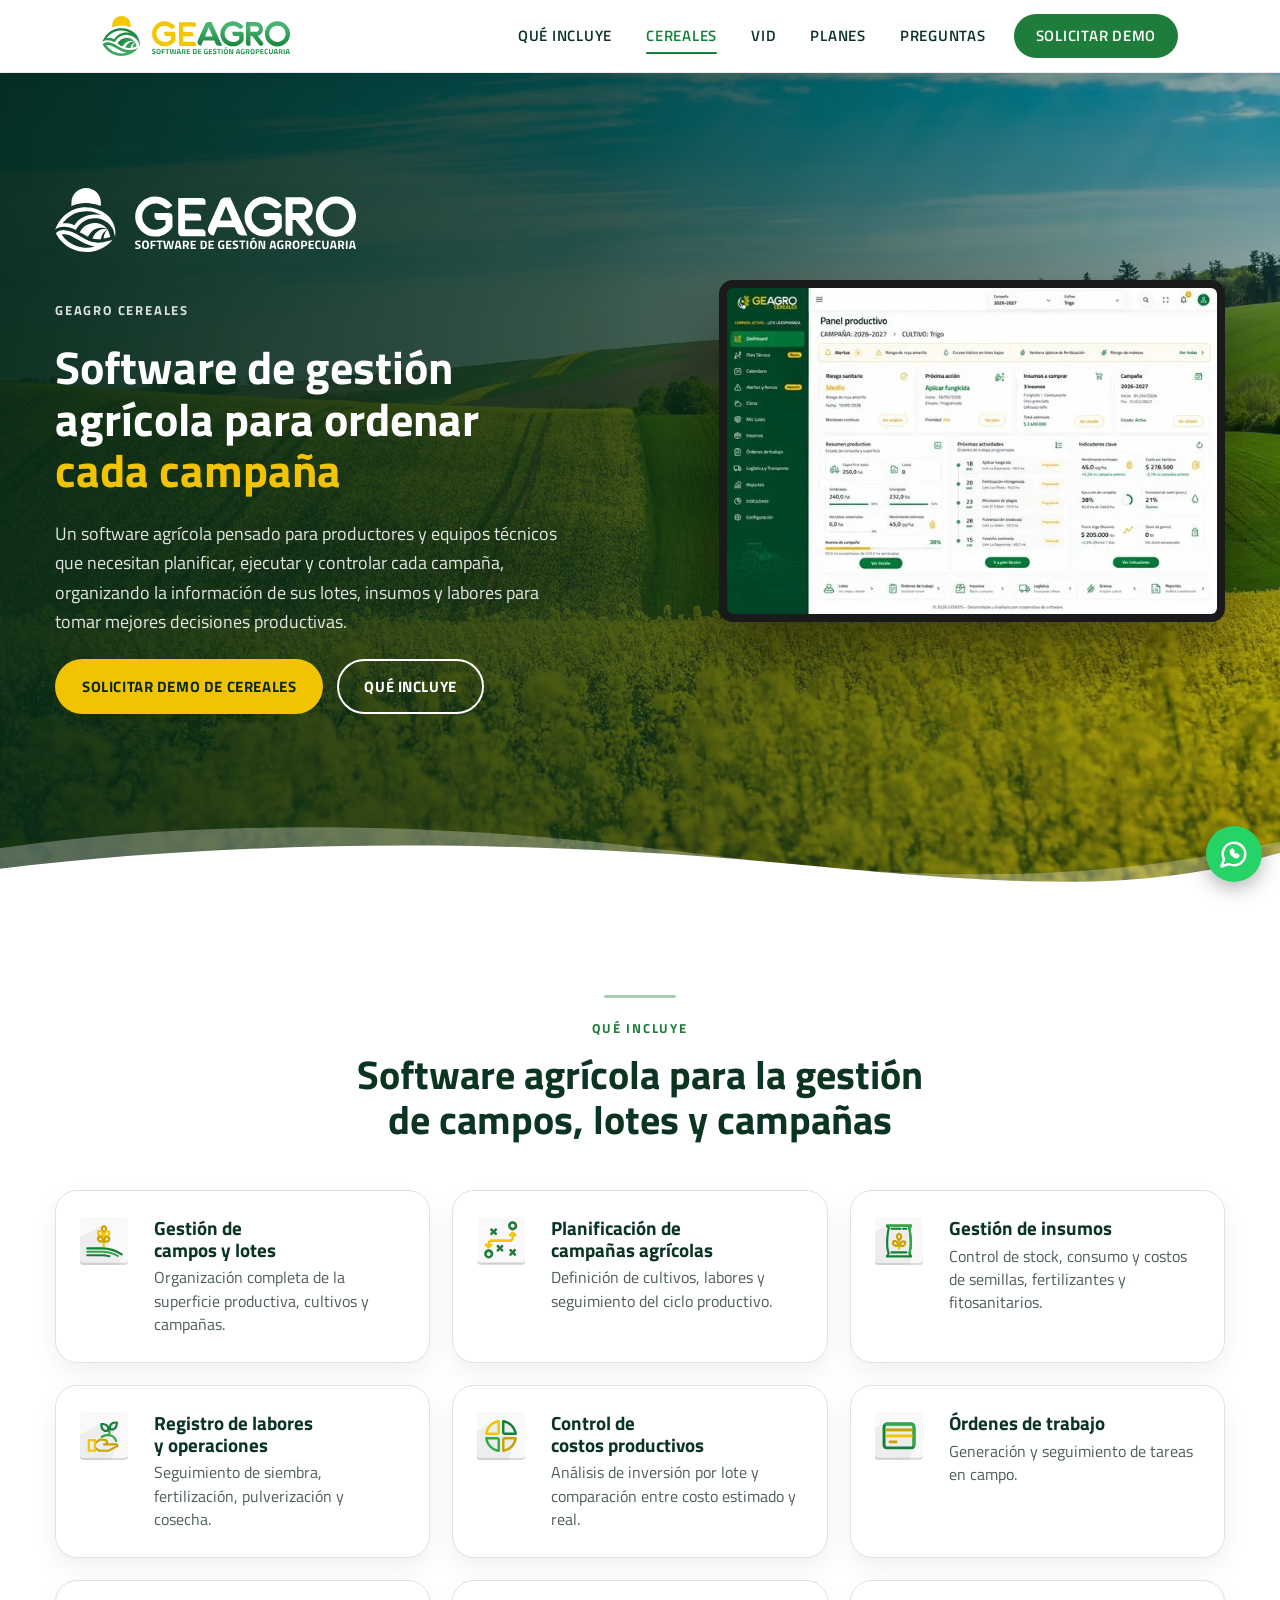
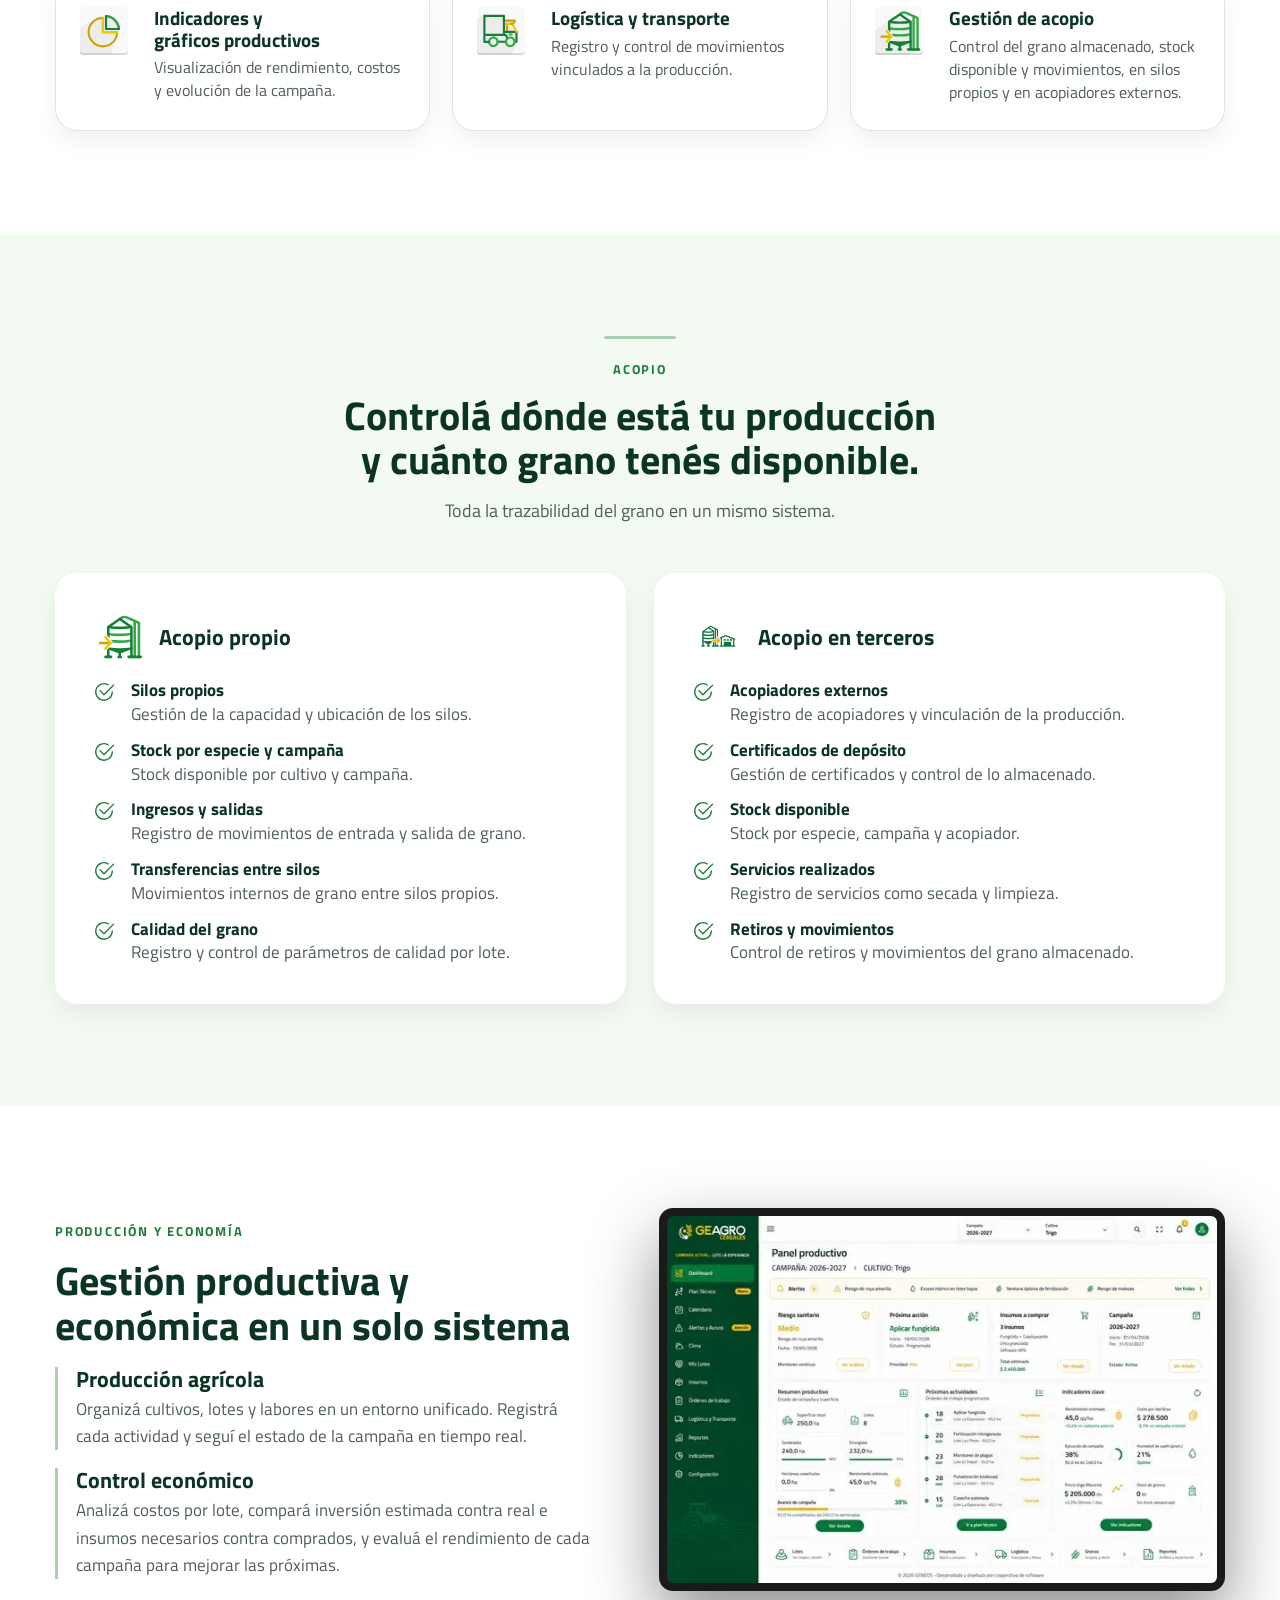
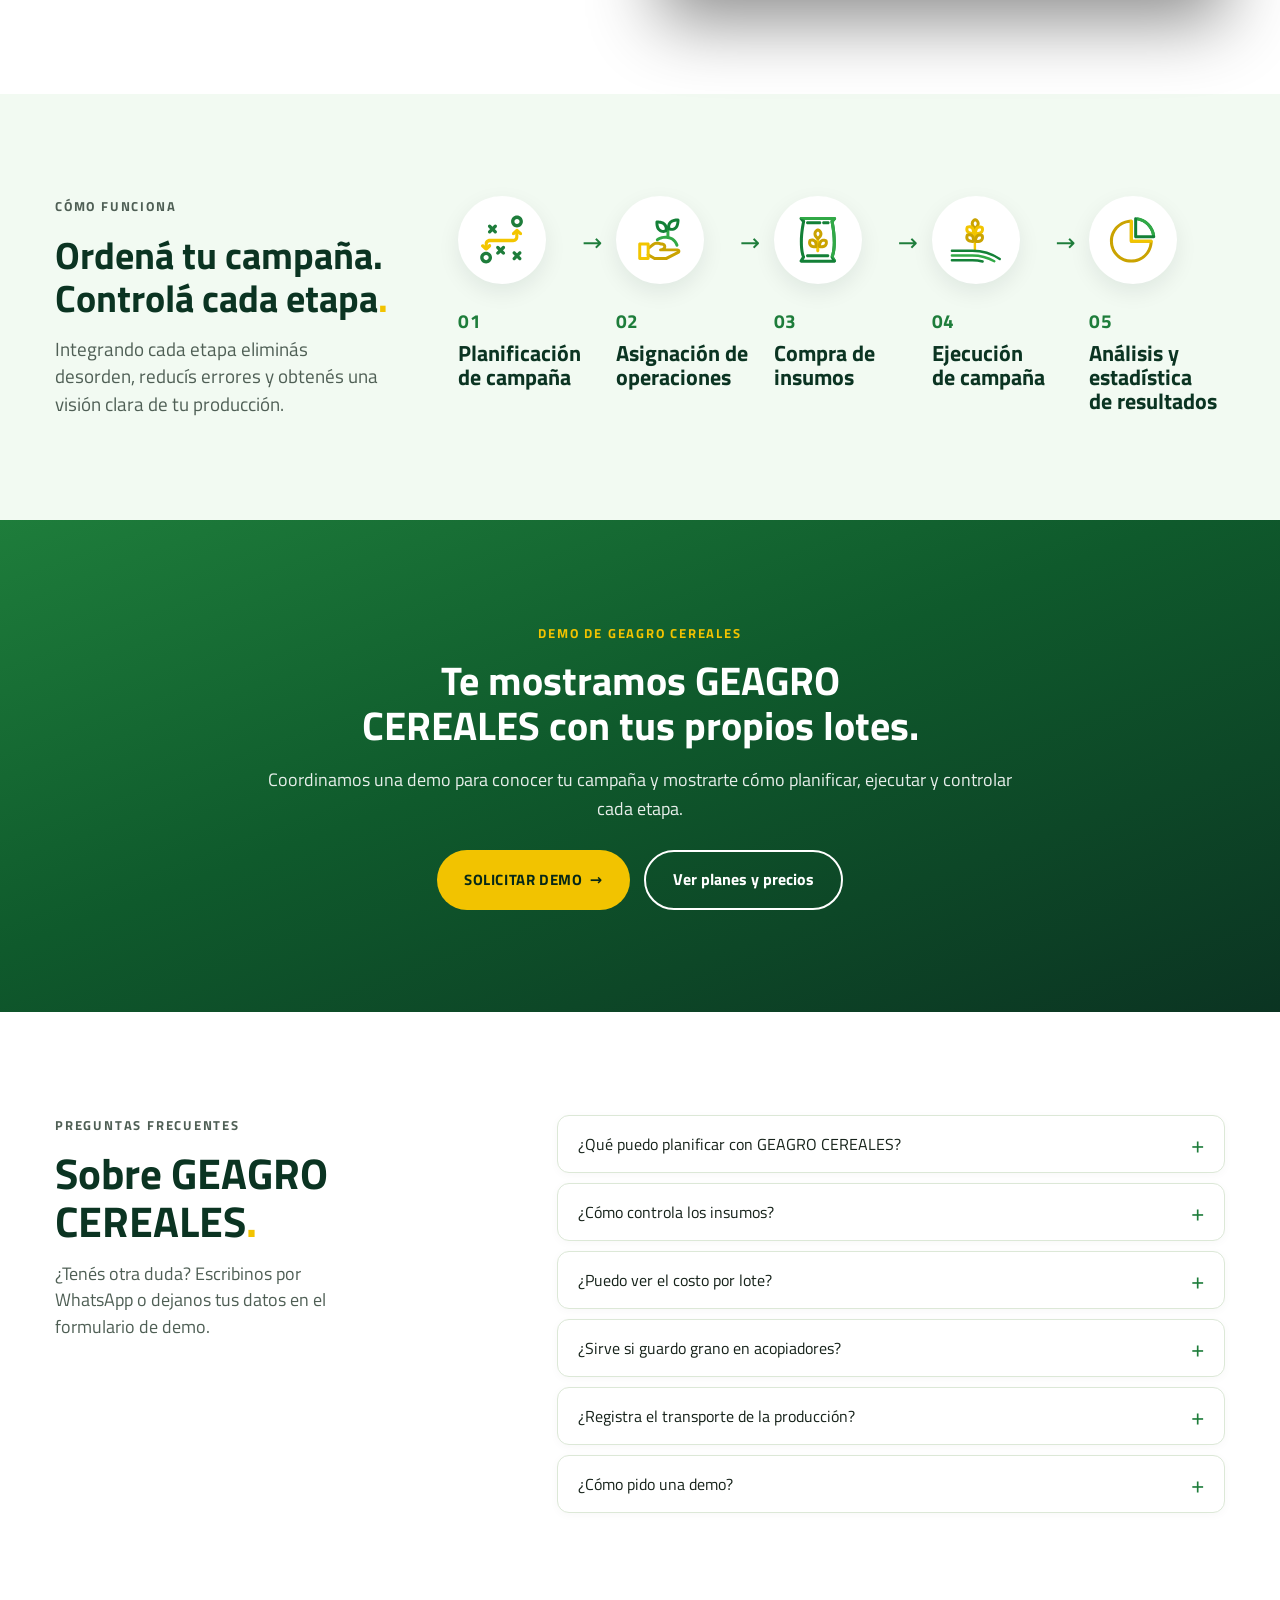
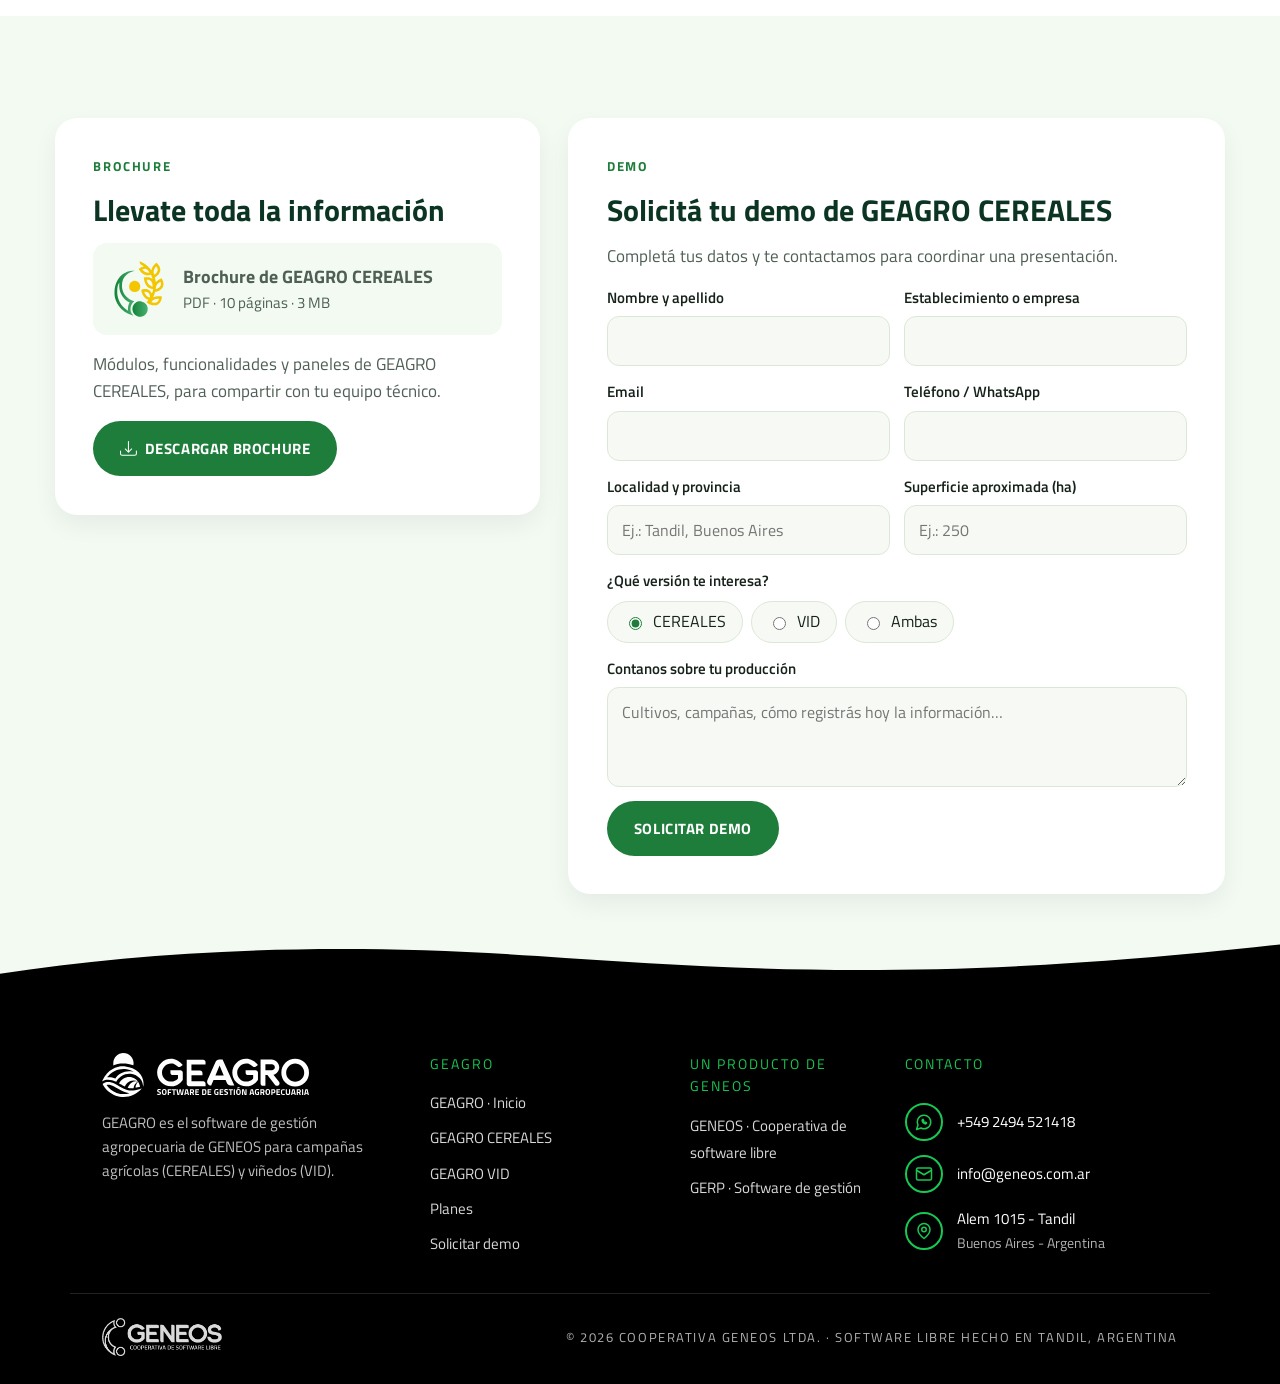
==== cereales/index.html @ 5aa25177 "GEAGRO: páginas /cereales/ y /vid/, URL del sitio publicado, SEO, fuentes locales, AVIF y header bla" ====
<!doctype html>
<html lang="es-AR">
<head>
  <meta charset="utf-8">
  <meta name="viewport" content="width=device-width, initial-scale=1">
  <title>GEAGRO CEREALES | Software de gestión agrícola para cereales</title>
  <meta name="description" content="Software de gestión agrícola para planificar campañas, controlar lotes, labores, insumos y costos, y seguir el acopio de granos. Por la Cooperativa GENEOS.">
  <meta name="robots" content="index, follow, max-image-preview:large">
<link rel="canonical" href="https://geagro.ar/cereales/">  <meta property="og:type" content="website">
  <meta property="og:locale" content="es_AR">
  <meta property="og:site_name" content="GEAGRO">
  <meta property="og:title" content="GEAGRO CEREALES | Software de gestión agrícola para cereales">
  <meta property="og:description" content="Software de gestión agrícola para planificar campañas, controlar lotes, labores, insumos y costos, y seguir el acopio de granos. Por la Cooperativa GENEOS.">
<meta property="og:url" content="https://geagro.ar/cereales/">  <meta property="og:image" content="https://geagro.ar/assets/images/cereales/og-cereales.jpg">
  <meta property="og:image:width" content="1200">
  <meta property="og:image:height" content="630">
<meta property="og:image:alt" content="GEAGRO CEREALES, software de gestión agrícola para campañas, lotes y acopio">  <meta name="twitter:card" content="summary_large_image">
  <meta name="twitter:title" content="GEAGRO CEREALES | Software de gestión agrícola para cereales">
  <meta name="twitter:description" content="Software de gestión agrícola para planificar campañas, controlar lotes, labores, insumos y costos, y seguir el acopio de granos. Por la Cooperativa GENEOS.">
  <meta name="twitter:image" content="https://geagro.ar/assets/images/cereales/og-cereales.jpg">
<meta name="twitter:image:alt" content="GEAGRO CEREALES, software de gestión agrícola para campañas, lotes y acopio">  <meta name="theme-color" content="#ffffff">
  <link rel="icon" href="../favicon.ico" sizes="48x48">
  <link rel="icon" type="image/svg+xml" href="../assets/GEAGRO.svg">
  <link rel="icon" type="image/png" sizes="32x32" href="../assets/icons/favicon/favicon-32x32.png">
  <link rel="apple-touch-icon" sizes="180x180" href="../assets/icons/favicon/apple-touch-icon.png">
  <link rel="manifest" href="../assets/icons/favicon/site.webmanifest">
  <link rel="preload" href="../assets/fonts/titillium-web-latin-400-normal.woff2" as="font" type="font/woff2" crossorigin>
  <link rel="preload" href="../assets/fonts/titillium-web-latin-700-normal.woff2" as="font" type="font/woff2" crossorigin>
  <style>
    @font-face { font-family: "Titillium Web"; font-style: normal; font-weight: 400; font-display: swap; src: url("../assets/fonts/titillium-web-latin-400-normal.woff2") format("woff2"); }
    @font-face { font-family: "Titillium Web"; font-style: normal; font-weight: 600; font-display: swap; src: url("../assets/fonts/titillium-web-latin-600-normal.woff2") format("woff2"); }
    @font-face { font-family: "Titillium Web"; font-style: normal; font-weight: 700; font-display: swap; src: url("../assets/fonts/titillium-web-latin-700-normal.woff2") format("woff2"); }
  </style>
<link rel="preload" as="image" type="image/avif" href="../assets/images/cereales/campo-bg-1600.avif" media="(min-width: 901px)" fetchpriority="high">
<link rel="preload" as="image" type="image/avif" href="../assets/images/cereales/campo-bg-900.avif" media="(max-width: 900px)" fetchpriority="high">
  <link rel="stylesheet" href="../assets/css/styles.css">
  <link rel="stylesheet" href="../assets/css/site.css">
<link rel="stylesheet" href="../assets/css/product.css">  <script type="application/ld+json">{
 "@context": "https://schema.org",
 "@graph": [
  {
   "@type": "Organization",
   "@id": "https://geagro.ar/#organizacion",
   "name": "GENEOS",
   "legalName": "Cooperativa de Trabajo GENEOS Ltda.",
   "url": "https://geneos.coop.ar/",
   "email": "info@geneos.com.ar",
   "telephone": "+54 9 249 452-1418",
   "address": {
    "@type": "PostalAddress",
    "streetAddress": "Alem 1015",
    "addressLocality": "Tandil",
    "addressRegion": "Buenos Aires",
    "postalCode": "B7000",
    "addressCountry": "AR"
   }
  },
  {
   "@type": "WebSite",
   "@id": "https://geagro.ar/#web",
   "url": "https://geagro.ar/",
   "name": "GEAGRO",
   "inLanguage": "es-AR",
   "publisher": {
    "@id": "https://geagro.ar/#organizacion"
   }
  },
  {
   "@type": "WebPage",
   "@id": "https://geagro.ar/cereales/#pagina",
   "url": "https://geagro.ar/cereales/",
   "name": "GEAGRO CEREALES | Software de gestión agrícola para cereales",
   "description": "Software de gestión agrícola para planificar campañas, controlar lotes, labores, insumos y costos, y seguir el acopio de granos. Por la Cooperativa GENEOS.",
   "inLanguage": "es-AR",
   "publisher": {
    "@id": "https://geagro.ar/#organizacion"
   },
   "primaryImageOfPage": "https://geagro.ar/assets/images/cereales/og-cereales.jpg",
   "isPartOf": {
    "@id": "https://geagro.ar/#web"
   }
  }
 ]
}</script>
<script type="application/ld+json">{
 "@context": "https://schema.org",
 "@type": "FAQPage",
 "mainEntity": [
  {
   "@type": "Question",
   "name": "¿Qué puedo planificar con GEAGRO CEREALES?",
   "acceptedAnswer": {
    "@type": "Answer",
    "text": "Cultivos, labores e insumos de cada campaña, por lote. A partir de esa planificación generás órdenes de trabajo y seguís el ciclo productivo hasta la cosecha."
   }
  },
  {
   "@type": "Question",
   "name": "¿Cómo controla los insumos?",
   "acceptedAnswer": {
    "@type": "Answer",
    "text": "Llevás el stock, el consumo y el costo de semillas, fertilizantes y fitosanitarios, y comparás los insumos necesarios con los comprados."
   }
  },
  {
   "@type": "Question",
   "name": "¿Puedo ver el costo por lote?",
   "acceptedAnswer": {
    "@type": "Answer",
    "text": "Sí. Analizás la inversión por lote y comparás el costo estimado con el real, junto con el rendimiento de la campaña."
   }
  },
  {
   "@type": "Question",
   "name": "¿Sirve si guardo grano en acopiadores?",
   "acceptedAnswer": {
    "@type": "Answer",
    "text": "Sí. Además de tus silos propios, registrás acopiadores externos, certificados de depósito, servicios realizados, stock disponible y retiros."
   }
  },
  {
   "@type": "Question",
   "name": "¿Registra el transporte de la producción?",
   "acceptedAnswer": {
    "@type": "Answer",
    "text": "Sí, el módulo de logística y transporte registra y controla los movimientos vinculados a la producción."
   }
  },
  {
   "@type": "Question",
   "name": "¿Cómo pido una demo?",
   "acceptedAnswer": {
    "@type": "Answer",
    "text": "Completá el formulario de esta página o escribinos por WhatsApp. Te contactamos para conocer tu producción y coordinar la presentación. Los planes y precios están en la página principal de GEAGRO."
   }
  }
 ]
}</script>
<script type="application/ld+json">{
 "@context": "https://schema.org",
 "@type": "SoftwareApplication",
 "@id": "https://geagro.ar/cereales/#software",
 "name": "GEAGRO CEREALES",
 "applicationCategory": "BusinessApplication",
 "applicationSubCategory": "Software de gestión agrícola",
 "operatingSystem": "Web",
 "url": "https://geagro.ar/cereales/",
 "description": "Software de gestión agrícola para planificar campañas, controlar lotes, labores, insumos y costos, y seguir el acopio de granos. Por la Cooperativa GENEOS.",
 "inLanguage": "es-AR",
 "image": "https://geagro.ar/assets/images/cereales/og-cereales.jpg",
 "publisher": {
  "@id": "https://geagro.ar/#organizacion"
 },
 "isPartOf": {
  "@id": "https://geagro.ar/#web"
 },
 "featureList": [
  "Gestión de campos y lotes",
  "Planificación de campañas agrícolas",
  "Gestión de insumos",
  "Registro de labores y operaciones",
  "Control de costos productivos",
  "Órdenes de trabajo",
  "Indicadores y gráficos productivos",
  "Logística y transporte",
  "Gestión de acopio"
 ]
}</script>
<script type="application/ld+json">{
 "@context": "https://schema.org",
 "@type": "BreadcrumbList",
 "itemListElement": [
  {
   "@type": "ListItem",
   "position": 1,
   "name": "GEAGRO",
   "item": "https://geagro.ar/"
  },
  {
   "@type": "ListItem",
   "position": 2,
   "name": "GEAGRO CEREALES",
   "item": "https://geagro.ar/cereales/"
  }
 ]
}</script>
</head>
<body class="standalone pp-theme-geagro page-geagro page-cereales page-product">
  <a class="skip-link" href="#contenido">Saltar al contenido</a>
  <header class="site-header">
    <div class="container header-inner">
      <a class="brand" href="../"><img src="../assets/img/geagro/logo-geagro.svg" alt="GEAGRO, ir al inicio" width="414" height="88"></a>
      <button class="nav-toggle" aria-expanded="false" aria-controls="menu" aria-label="Abrir menú"><svg class="icon" aria-hidden="true" focusable="false" viewBox="0 0 24 24" fill="none" stroke="currentColor" stroke-width="2" stroke-linecap="round" stroke-linejoin="round"><path d="M3 6h18M3 12h18M3 18h18"/></svg>
</button>
      <nav class="site-nav" id="menu" aria-label="Navegación principal">
        <ul>
<li><a href="#incluye">Qué incluye</a></li><li><a href="../cereales/" aria-current="page">Cereales</a></li><li><a href="../vid/">Vid</a></li><li><a href="../#planes">Planes</a></li><li><a href="#faq">Preguntas</a></li>          <li class="nav-cta"><a href="#demo">Solicitar demo</a></li>
        </ul>
      </nav>
    </div>
  </header>
  <main id="contenido">
<div class="pp pp-theme-geagro">

<section class="pp-hero pp-wave" style="--pp-hero-img: image-set(url('../images/cereales/campo-bg-1600.avif') type('image/avif'), url('../images/cereales/campo-bg-1600.webp') type('image/webp')); --pp-hero-img-sm: image-set(url('../images/cereales/campo-bg-900.avif') type('image/avif'), url('../images/cereales/campo-bg-900.webp') type('image/webp'));   --pp-wave-next: #fff;">
  <div class="pp-container pp-hero-grid">
    <div class="pp-hero-copy">
<img class="pp-hero-logo" src="../assets/img/geagro/logo-geagro-white.svg" alt="GEAGRO, software de gestión agropecuaria" width="300" height="64"><p class="pp-eyebrow pp-hero-eyebrow">GEAGRO CEREALES</p>      <h1><span>Software de gestión</span> <span>agrícola para ordenar</span> <span class="pp-hl">cada campaña</span></h1>
<p class="pp-hero-lead">Un software agrícola pensado para productores y equipos técnicos que necesitan planificar, ejecutar y controlar cada campaña, organizando la información de sus lotes, insumos y labores para tomar mejores decisiones productivas.</p>      <div class="pp-hero-actions"><a class="pp-btn pp-btn-accent " href="#demo" data-version="campo">Solicitar demo de CEREALES</a><a class="pp-btn pp-btn-outline-light " href="#incluye">Qué incluye</a></div>
    </div>
    <div class="pp-hero-media">
      <div class="pp-monitor"><picture><source srcset="../assets/images/cereales/panel-campo.webp" type="image/webp"><img src="../assets/images/cereales/panel-campo.jpg" alt="Panel productivo de GEAGRO CEREALES con riesgo sanitario, próxima acción, insumos a comprar e indicadores de la campaña" width="615" height="410" fetchpriority="high"></picture></div>
    </div>
  </div>
</section>

<section class="pp-section pp-white" id="incluye">
  <div class="pp-container">
    <header class="pp-head">
<p class="pp-eyebrow">Qué incluye</p>      <h2>Software agrícola para la gestión de campos, lotes y campañas</h2>
    </header>
    <ul class="pp-modules-grid">
      <li>
        <div class="pp-module">
          <span class="pp-module-ico"><img src="../assets/icons/cereales/campo-campo.svg" alt="" loading="lazy" decoding="async"></span>
          <h3>Gestión de campos y lotes</h3>
          <p>Organización completa de la superficie productiva, cultivos y campañas.</p>
        </div>
      </li>
      <li>
        <div class="pp-module">
          <span class="pp-module-ico"><img src="../assets/icons/cereales/campo-plan-tecnico.svg" alt="" loading="lazy" decoding="async"></span>
          <h3>Planificación de campañas agrícolas</h3>
          <p>Definición de cultivos, labores y seguimiento del ciclo productivo.</p>
        </div>
      </li>
      <li>
        <div class="pp-module">
          <span class="pp-module-ico"><img src="../assets/icons/cereales/campo-insumos.svg" alt="" loading="lazy" decoding="async"></span>
          <h3>Gestión de insumos</h3>
          <p>Control de stock, consumo y costos de semillas, fertilizantes y fitosanitarios.</p>
        </div>
      </li>
      <li>
        <div class="pp-module">
          <span class="pp-module-ico"><img src="../assets/icons/cereales/campo-operaciones.svg" alt="" loading="lazy" decoding="async"></span>
          <h3>Registro de labores y operaciones</h3>
          <p>Seguimiento de siembra, fertilización, pulverización y cosecha.</p>
        </div>
      </li>
      <li>
        <div class="pp-module">
          <span class="pp-module-ico"><img src="../assets/icons/cereales/campo-control.svg" alt="" loading="lazy" decoding="async"></span>
          <h3>Control de costos productivos</h3>
          <p>Análisis de inversión por lote y comparación entre costo estimado y real.</p>
        </div>
      </li>
      <li>
        <div class="pp-module">
          <span class="pp-module-ico"><img src="../assets/icons/cereales/campo-compras.svg" alt="" loading="lazy" decoding="async"></span>
          <h3>Órdenes de trabajo</h3>
          <p>Generación y seguimiento de tareas en campo.</p>
        </div>
      </li>
      <li>
        <div class="pp-module">
          <span class="pp-module-ico"><img src="../assets/icons/cereales/campo-graficos.svg" alt="" loading="lazy" decoding="async"></span>
          <h3>Indicadores y gráficos productivos</h3>
          <p>Visualización de rendimiento, costos y evolución de la campaña.</p>
        </div>
      </li>
      <li>
        <div class="pp-module">
          <span class="pp-module-ico"><img src="../assets/icons/cereales/campo-transporte.svg" alt="" loading="lazy" decoding="async"></span>
          <h3>Logística y transporte</h3>
          <p>Registro y control de movimientos vinculados a la producción.</p>
        </div>
      </li>
      <li>
        <div class="pp-module">
          <span class="pp-module-ico"><img src="../assets/icons/cereales/campo-acopio.svg" alt="" loading="lazy" decoding="async"></span>
          <h3>Gestión de acopio</h3>
          <p>Control del grano almacenado, stock disponible y movimientos, en silos propios y en acopiadores externos.</p>
        </div>
      </li>
    </ul>
  </div>
</section>

<section class="pp-section pp-soft" id="acopio">
  <div class="pp-container">
    <header class="pp-head">
      <p class="pp-eyebrow">Acopio</p>
      <h2>Controlá dónde está tu producción y cuánto grano tenés disponible.</h2>
<p>Toda la trazabilidad del grano en un mismo sistema.</p>    </header>
    <div class="pp-cols-grid">
      <div class="pp-card">
        <h3><img src="../assets/icons/proceso/campo-acopio-propio.svg" alt="" width="52" height="52" loading="lazy" decoding="async">Acopio propio</h3>
        <ul class="pp-checks">
<li><svg class="icon bi" aria-hidden="true" focusable="false" xmlns="http://www.w3.org/2000/svg" fill="currentColor" viewBox="0 0 16 16">
  <path d="M2.5 8a5.5 5.5 0 0 1 8.25-4.764.5.5 0 0 0 .5-.866A6.5 6.5 0 1 0 14.5 8a.5.5 0 0 0-1 0 5.5 5.5 0 1 1-11 0"/>
  <path d="M15.354 3.354a.5.5 0 0 0-.708-.708L8 9.293 5.354 6.646a.5.5 0 1 0-.708.708l3 3a.5.5 0 0 0 .708 0z"/>
</svg>
<b>Silos propios</b><span>Gestión de la capacidad y ubicación de los silos.</span></li><li><svg class="icon bi" aria-hidden="true" focusable="false" xmlns="http://www.w3.org/2000/svg" fill="currentColor" viewBox="0 0 16 16">
  <path d="M2.5 8a5.5 5.5 0 0 1 8.25-4.764.5.5 0 0 0 .5-.866A6.5 6.5 0 1 0 14.5 8a.5.5 0 0 0-1 0 5.5 5.5 0 1 1-11 0"/>
  <path d="M15.354 3.354a.5.5 0 0 0-.708-.708L8 9.293 5.354 6.646a.5.5 0 1 0-.708.708l3 3a.5.5 0 0 0 .708 0z"/>
</svg>
<b>Stock por especie y campaña</b><span>Stock disponible por cultivo y campaña.</span></li><li><svg class="icon bi" aria-hidden="true" focusable="false" xmlns="http://www.w3.org/2000/svg" fill="currentColor" viewBox="0 0 16 16">
  <path d="M2.5 8a5.5 5.5 0 0 1 8.25-4.764.5.5 0 0 0 .5-.866A6.5 6.5 0 1 0 14.5 8a.5.5 0 0 0-1 0 5.5 5.5 0 1 1-11 0"/>
  <path d="M15.354 3.354a.5.5 0 0 0-.708-.708L8 9.293 5.354 6.646a.5.5 0 1 0-.708.708l3 3a.5.5 0 0 0 .708 0z"/>
</svg>
<b>Ingresos y salidas</b><span>Registro de movimientos de entrada y salida de grano.</span></li><li><svg class="icon bi" aria-hidden="true" focusable="false" xmlns="http://www.w3.org/2000/svg" fill="currentColor" viewBox="0 0 16 16">
  <path d="M2.5 8a5.5 5.5 0 0 1 8.25-4.764.5.5 0 0 0 .5-.866A6.5 6.5 0 1 0 14.5 8a.5.5 0 0 0-1 0 5.5 5.5 0 1 1-11 0"/>
  <path d="M15.354 3.354a.5.5 0 0 0-.708-.708L8 9.293 5.354 6.646a.5.5 0 1 0-.708.708l3 3a.5.5 0 0 0 .708 0z"/>
</svg>
<b>Transferencias entre silos</b><span>Movimientos internos de grano entre silos propios.</span></li><li><svg class="icon bi" aria-hidden="true" focusable="false" xmlns="http://www.w3.org/2000/svg" fill="currentColor" viewBox="0 0 16 16">
  <path d="M2.5 8a5.5 5.5 0 0 1 8.25-4.764.5.5 0 0 0 .5-.866A6.5 6.5 0 1 0 14.5 8a.5.5 0 0 0-1 0 5.5 5.5 0 1 1-11 0"/>
  <path d="M15.354 3.354a.5.5 0 0 0-.708-.708L8 9.293 5.354 6.646a.5.5 0 1 0-.708.708l3 3a.5.5 0 0 0 .708 0z"/>
</svg>
<b>Calidad del grano</b><span>Registro y control de parámetros de calidad por lote.</span></li>        </ul>
      </div>
      <div class="pp-card">
        <h3><img src="../assets/icons/proceso/campo-acopio-terceros.svg" alt="" width="52" height="52" loading="lazy" decoding="async">Acopio en terceros</h3>
        <ul class="pp-checks">
<li><svg class="icon bi" aria-hidden="true" focusable="false" xmlns="http://www.w3.org/2000/svg" fill="currentColor" viewBox="0 0 16 16">
  <path d="M2.5 8a5.5 5.5 0 0 1 8.25-4.764.5.5 0 0 0 .5-.866A6.5 6.5 0 1 0 14.5 8a.5.5 0 0 0-1 0 5.5 5.5 0 1 1-11 0"/>
  <path d="M15.354 3.354a.5.5 0 0 0-.708-.708L8 9.293 5.354 6.646a.5.5 0 1 0-.708.708l3 3a.5.5 0 0 0 .708 0z"/>
</svg>
<b>Acopiadores externos</b><span>Registro de acopiadores y vinculación de la producción.</span></li><li><svg class="icon bi" aria-hidden="true" focusable="false" xmlns="http://www.w3.org/2000/svg" fill="currentColor" viewBox="0 0 16 16">
  <path d="M2.5 8a5.5 5.5 0 0 1 8.25-4.764.5.5 0 0 0 .5-.866A6.5 6.5 0 1 0 14.5 8a.5.5 0 0 0-1 0 5.5 5.5 0 1 1-11 0"/>
  <path d="M15.354 3.354a.5.5 0 0 0-.708-.708L8 9.293 5.354 6.646a.5.5 0 1 0-.708.708l3 3a.5.5 0 0 0 .708 0z"/>
</svg>
<b>Certificados de depósito</b><span>Gestión de certificados y control de lo almacenado.</span></li><li><svg class="icon bi" aria-hidden="true" focusable="false" xmlns="http://www.w3.org/2000/svg" fill="currentColor" viewBox="0 0 16 16">
  <path d="M2.5 8a5.5 5.5 0 0 1 8.25-4.764.5.5 0 0 0 .5-.866A6.5 6.5 0 1 0 14.5 8a.5.5 0 0 0-1 0 5.5 5.5 0 1 1-11 0"/>
  <path d="M15.354 3.354a.5.5 0 0 0-.708-.708L8 9.293 5.354 6.646a.5.5 0 1 0-.708.708l3 3a.5.5 0 0 0 .708 0z"/>
</svg>
<b>Stock disponible</b><span>Stock por especie, campaña y acopiador.</span></li><li><svg class="icon bi" aria-hidden="true" focusable="false" xmlns="http://www.w3.org/2000/svg" fill="currentColor" viewBox="0 0 16 16">
  <path d="M2.5 8a5.5 5.5 0 0 1 8.25-4.764.5.5 0 0 0 .5-.866A6.5 6.5 0 1 0 14.5 8a.5.5 0 0 0-1 0 5.5 5.5 0 1 1-11 0"/>
  <path d="M15.354 3.354a.5.5 0 0 0-.708-.708L8 9.293 5.354 6.646a.5.5 0 1 0-.708.708l3 3a.5.5 0 0 0 .708 0z"/>
</svg>
<b>Servicios realizados</b><span>Registro de servicios como secada y limpieza.</span></li><li><svg class="icon bi" aria-hidden="true" focusable="false" xmlns="http://www.w3.org/2000/svg" fill="currentColor" viewBox="0 0 16 16">
  <path d="M2.5 8a5.5 5.5 0 0 1 8.25-4.764.5.5 0 0 0 .5-.866A6.5 6.5 0 1 0 14.5 8a.5.5 0 0 0-1 0 5.5 5.5 0 1 1-11 0"/>
  <path d="M15.354 3.354a.5.5 0 0 0-.708-.708L8 9.293 5.354 6.646a.5.5 0 1 0-.708.708l3 3a.5.5 0 0 0 .708 0z"/>
</svg>
<b>Retiros y movimientos</b><span>Control de retiros y movimientos del grano almacenado.</span></li>        </ul>
      </div>
    </div>
  </div>
</section>

<section class="pp-section pp-split pp-white" id="produccion">
  <div class="pp-container pp-split-grid">
    <div class="pp-split-copy">
      <p class="pp-eyebrow">Producción y economía</p>
      <h2>Gestión productiva y económica en un solo sistema</h2>
      <ul class="pp-split-items">
<li><h3>Producción agrícola</h3><p>Organizá cultivos, lotes y labores en un entorno unificado. Registrá cada actividad y seguí el estado de la campaña en tiempo real.</p></li><li><h3>Control económico</h3><p>Analizá costos por lote, compará inversión estimada contra real e insumos necesarios contra comprados, y evaluá el rendimiento de cada campaña para mejorar las próximas.</p></li>      </ul>
    </div>
    <div class="pp-monitor"><picture><source srcset="../assets/images/cereales/panel-campo.webp" type="image/webp"><img src="../assets/images/cereales/panel-campo.jpg" alt="Indicadores de rendimiento, costos y ejecución de campaña en GEAGRO CEREALES" width="615" height="410" loading="lazy" decoding="async"></picture></div>
  </div>
</section>

<section class="pp-section pp-steps" id="como-funciona" style="--pp-steps-pb: clamp(64px, 8vw, 104px); --pp-steps-pb-sm: 64px; --pp-soft-2: #f2faf2;">
  <div class="pp-container pp-steps-grid">
    <div class="pp-steps-head">
      <p class="pp-eyebrow pp-eyebrow-2">Cómo funciona</p>
      <h2>Ordená tu campaña. Controlá cada etapa<span class="pp-dot">.</span></h2>
      <p class="pp-steps-lead">Integrando cada etapa eliminás desorden, reducís errores y obtenés una visión clara de tu producción.</p>
    </div>
    <ol class="pp-steps-list pp-steps-5">
      <li>
        <span class="pp-steps-ico"><img src="../assets/icons/proceso/campo-paso-planifica.svg" alt="" loading="lazy" decoding="async"></span>
        <span class="pp-steps-num">01</span>
        <h3>Planificación de campaña</h3>
      </li>
      <li>
        <span class="pp-steps-ico"><img src="../assets/icons/proceso/campo-paso-asigna.svg" alt="" loading="lazy" decoding="async"></span>
        <span class="pp-steps-num">02</span>
        <h3>Asignación de operaciones</h3>
      </li>
      <li>
        <span class="pp-steps-ico"><img src="../assets/icons/proceso/campo-paso-compra.svg" alt="" loading="lazy" decoding="async"></span>
        <span class="pp-steps-num">03</span>
        <h3>Compra de insumos</h3>
      </li>
      <li>
        <span class="pp-steps-ico"><img src="../assets/icons/proceso/campo-paso-ejecucion.svg" alt="" loading="lazy" decoding="async"></span>
        <span class="pp-steps-num">04</span>
        <h3>Ejecución de campaña</h3>
      </li>
      <li>
        <span class="pp-steps-ico"><img src="../assets/icons/proceso/campo-paso-analisis.svg" alt="" loading="lazy" decoding="async"></span>
        <span class="pp-steps-num">05</span>
        <h3>Análisis y estadística de resultados</h3>
      </li>
    </ol>
  </div>
</section>

<section class="pp-band">
  <div class="pp-container">
    <p class="pp-eyebrow pp-eyebrow-light">Demo de GEAGRO CEREALES</p>
    <h2>Te mostramos GEAGRO CEREALES con tus propios lotes.</h2>
    <p>Coordinamos una demo para conocer tu campaña y mostrarte cómo planificar, ejecutar y controlar cada etapa.</p>
    <div class="pp-cta-actions"><a class="pp-btn pp-btn-accent " href="#demo" data-version="campo">Solicitar demo <span aria-hidden="true">→</span></a><a class="pp-btn-ghost-light " href="../#planes">Ver planes y precios</a></div>
  </div>
</section>

<section class="pp-section pp-faq-section" id="faq">
  <div class="pp-container pp-faq">
    <div class="pp-faq-head">
      <p class="pp-eyebrow pp-eyebrow-2">Preguntas frecuentes</p>
      <h2>Sobre GEAGRO CEREALES<span class="pp-dot">.</span></h2>
<p>¿Tenés otra duda? Escribinos por WhatsApp o dejanos tus datos en el formulario de demo.</p>    </div>
    <div class="pp-faq-list">
      <details name="faq">
        <summary>¿Qué puedo planificar con GEAGRO CEREALES?</summary>
        <div class="pp-faq-answer"><p>Cultivos, labores e insumos de cada campaña, por lote. A partir de esa planificación generás órdenes de trabajo y seguís el ciclo productivo hasta la cosecha.</p></div>
      </details>
      <details name="faq">
        <summary>¿Cómo controla los insumos?</summary>
        <div class="pp-faq-answer"><p>Llevás el stock, el consumo y el costo de semillas, fertilizantes y fitosanitarios, y comparás los insumos necesarios con los comprados.</p></div>
      </details>
      <details name="faq">
        <summary>¿Puedo ver el costo por lote?</summary>
        <div class="pp-faq-answer"><p>Sí. Analizás la inversión por lote y comparás el costo estimado con el real, junto con el rendimiento de la campaña.</p></div>
      </details>
      <details name="faq">
        <summary>¿Sirve si guardo grano en acopiadores?</summary>
        <div class="pp-faq-answer"><p>Sí. Además de tus silos propios, registrás acopiadores externos, certificados de depósito, servicios realizados, stock disponible y retiros.</p></div>
      </details>
      <details name="faq">
        <summary>¿Registra el transporte de la producción?</summary>
        <div class="pp-faq-answer"><p>Sí, el módulo de logística y transporte registra y controla los movimientos vinculados a la producción.</p></div>
      </details>
      <details name="faq">
        <summary>¿Cómo pido una demo?</summary>
        <div class="pp-faq-answer"><p>Completá el formulario de esta página o escribinos por WhatsApp. Te contactamos para conocer tu producción y coordinar la presentación. Los planes y precios están en la <a href="../#planes">página principal de GEAGRO</a>.</p></div>
      </details>
    </div>
  </div>
</section>

<section class="pp-section pp-soft">
  <div class="pp-container pp-convert">
    <div class="pp-convert-side">
      <div class="pp-card" id="brochure">
        <p class="pp-eyebrow">Brochure</p>
        <h2>Llevate toda la información</h2>
        <div class="pp-brochure-file">
          <img src="../assets/icons/brand/isologo-campo.svg" alt="" loading="lazy" decoding="async" width="56" height="56">
          <span><b>Brochure de GEAGRO CEREALES</b>PDF · 10 páginas · 3 MB</span>
        </div>
        <p>Módulos, funcionalidades y paneles de GEAGRO CEREALES, para compartir con tu equipo técnico.</p>
        <a class="pp-btn pp-btn-primary " href="../assets/docs/Brochure-GEAGRO-CEREALES.pdf" download="Brochure-GEAGRO-CEREALES.pdf"><svg class="icon bi" aria-hidden="true" focusable="false" xmlns="http://www.w3.org/2000/svg" fill="currentColor" viewBox="0 0 16 16">
  <path d="M.5 9.9a.5.5 0 0 1 .5.5v2.5a1 1 0 0 0 1 1h12a1 1 0 0 0 1-1v-2.5a.5.5 0 0 1 1 0v2.5a2 2 0 0 1-2 2H2a2 2 0 0 1-2-2v-2.5a.5.5 0 0 1 .5-.5"/>
  <path d="M7.646 11.854a.5.5 0 0 0 .708 0l3-3a.5.5 0 0 0-.708-.708L8.5 10.293V1.5a.5.5 0 0 0-1 0v8.793L5.354 8.146a.5.5 0 1 0-.708.708z"/>
</svg>
 Descargar brochure</a>
      </div>
    </div>

    <div class="pp-card" id="demo">
      <p class="pp-eyebrow">Demo</p>
      <h2>Solicitá tu demo de GEAGRO CEREALES</h2>
      <p>Completá tus datos y te contactamos para coordinar una presentación.</p>
      <form class="pp-form" action="#" novalidate data-product="GEAGRO">
        <div class="pp-row"><label for="f-nombre">Nombre y apellido<input id="f-nombre" name="nombre" required autocomplete="name" data-wa="Nombre"></label><label for="f-empresa">Establecimiento o empresa<input id="f-empresa" name="empresa" autocomplete="organization" data-wa="Establecimiento"></label></div>
        <div class="pp-row"><label for="f-email">Email<input id="f-email" name="email" type="email" required autocomplete="email" data-wa="Email"></label><label for="f-telefono">Teléfono / WhatsApp<input id="f-telefono" name="telefono" type="tel" autocomplete="tel" data-wa="Teléfono"></label></div>
        <div class="pp-row"><label for="f-localidad">Localidad y provincia<input id="f-localidad" name="localidad" placeholder="Ej.: Tandil, Buenos Aires" data-wa="Localidad"></label><label for="f-superficie">Superficie aproximada (ha)<input id="f-superficie" name="superficie" placeholder="Ej.: 250" inputmode="decimal" data-wa="Superficie" data-suffix="ha"></label></div>
        <fieldset class="pp-radios">
          <legend>¿Qué versión te interesa?</legend>
          <label for="v-campo"><input type="radio" id="v-campo" name="version" value="CEREALES" checked> CEREALES</label>
          <label for="v-vid"><input type="radio" id="v-vid" name="version" value="VID"> VID</label>
          <label for="v-ambas"><input type="radio" id="v-ambas" name="version" value="Ambas"> Ambas</label>
        </fieldset>
        <label for="f-msg">Contanos sobre tu producción<textarea id="f-msg" name="mensaje" placeholder="Cultivos, campañas, cómo registrás hoy la información…" data-wa="Mensaje"></textarea></label>
        <div class="pp-form-actions">
          <button type="submit" class="pp-btn pp-btn-primary">Solicitar demo</button>
          <p class="pp-form-status" role="status"></p>
        </div>
      </form>
    </div>
  </div>
</section>

</div>
<script src="../assets/js/product.js" defer></script>
  </main>
  <footer class="site-footer">
    <div class="container footer-cols">
      <div class="footer-about">
        <img src="../assets/img/geagro/logo-geagro-white.svg" alt="GEAGRO" width="300" height="64" loading="lazy" style="height:44px;width:auto">
        <p>GEAGRO es el software de gestión agropecuaria de GENEOS para campañas agrícolas (CEREALES) y viñedos (VID).</p>
      </div>
      <nav aria-label="GEAGRO">
        <p class="footer-title">GEAGRO</p>
        <ul class="footer-links">
<li><a href="../">GEAGRO · Inicio</a></li><li><a href="../cereales/">GEAGRO CEREALES</a></li><li><a href="../vid/">GEAGRO VID</a></li><li><a href="../#planes">Planes</a></li>          <li><a href="#demo">Solicitar demo</a></li>
        </ul>
      </nav>
      <nav aria-label="GENEOS">
        <p class="footer-title">Un producto de GENEOS</p>
        <ul class="footer-links">
          <li><a href="https://geneos.coop.ar/">GENEOS · Cooperativa de software libre</a></li>
<li><a href="https://gerp.ar/">GERP · Software de gestión</a></li>        </ul>
      </nav>
      <address class="footer-contact">
        <p class="footer-title">Contacto</p>
        <a class="footer-item" href="https://wa.me/5492494521418" target="_blank" rel="noopener"><span class="footer-icon"><svg class="icon" aria-hidden="true" focusable="false" viewBox="0 0 24 24" fill="none" stroke="currentColor" stroke-width="2" stroke-linecap="round" stroke-linejoin="round"><path d="M7.9 20A9 9 0 1 0 4 16.1L2 22z"/><path d="M9.5 9.5c0 2.8 2.2 5 5 5l1-1.2-1.6-1-1 .7a3.6 3.6 0 0 1-1.9-1.9l.7-1-1-1.6z"/></svg>
</span><span>+549 2494 521418</span></a>
        <a class="footer-item" href="mailto:info@geneos.com.ar"><span class="footer-icon"><svg class="icon" aria-hidden="true" focusable="false" viewBox="0 0 24 24" fill="none" stroke="currentColor" stroke-width="2" stroke-linecap="round" stroke-linejoin="round"><rect x="2" y="4" width="20" height="16" rx="2"/><path d="m22 7-10 6L2 7"/></svg>
</span><span>info@geneos.com.ar</span></a>
        <a class="footer-item" href="https://maps.app.goo.gl/SG3oBGYpz7ttdvbB8" target="_blank" rel="noopener"><span class="footer-icon"><svg class="icon" aria-hidden="true" focusable="false" viewBox="0 0 24 24" fill="none" stroke="currentColor" stroke-width="2" stroke-linecap="round" stroke-linejoin="round"><path d="M20 10c0 6-8 12-8 12s-8-6-8-12a8 8 0 0 1 16 0Z"/><circle cx="12" cy="10" r="3"/></svg>
</span><span>Alem 1015 - Tandil<br><small>Buenos Aires - Argentina</small></span></a>
      </address>
    </div>
    <div class="container footer-bottom">
      <a class="footer-geneos" href="https://geneos.coop.ar/"><img src="../assets/img/2023/10/Logo-Geneos-white.webp" alt="GENEOS" width="140" height="45" loading="lazy"></a>
      <p class="credit">© 2026 Cooperativa GENEOS Ltda. · Software libre hecho en Tandil, Argentina</p>
    </div>
  </footer>
  <a class="wa-float" href="https://wa.me/5492494521418" target="_blank" rel="noopener" aria-label="Escribinos por WhatsApp"><svg class="icon" aria-hidden="true" focusable="false" viewBox="0 0 24 24" fill="none" stroke="currentColor" stroke-width="2" stroke-linecap="round" stroke-linejoin="round"><path d="M7.9 20A9 9 0 1 0 4 16.1L2 22z"/><path d="M9.5 9.5c0 2.8 2.2 5 5 5l1-1.2-1.6-1-1 .7a3.6 3.6 0 0 1-1.9-1.9l.7-1-1-1.6z"/></svg>
</a>
  <script src="../assets/js/main.js" defer></script>
  <script src="../assets/js/site.js" defer></script>
</body>
</html>
---- assets/css/styles.css ----
/* =========================================================
   GENEOS · Cooperativa de Software Libre
   Hoja de estilos única del sitio estático.
   ========================================================= */

:root {
  --green: #178943;
  --green-accent: #269651;
  --green-bright: #17c854;
  --green-dark: #0b6b33;
  --green-deep: #065223;
  --blue: #294b9b;
  --blue-dark: #081636;
  --purple: #902e76;
  --purple-dark: #340126;
  --orange: #e36f31;
  --orange-dark: #be4302;
  --yellow: #d09407;
  --yellow-light: #f1b936;
  --gray: #e4e4e4;
  --gray-light: #f7f7f7;
  --text: #2c2c2c;
  --black: #000;
  --white: #fff;

  --font: "Titillium Web", system-ui, -apple-system, "Segoe UI", sans-serif;
  --container: 1140px;
  --gutter: clamp(16px, 4vw, 32px);
  --radius: 14px;
  --header-h: 76px;
}

/* ---------- Reset / base ---------- */
*, *::before, *::after { box-sizing: border-box; }
html { scroll-behavior: smooth; scroll-padding-top: calc(var(--header-h) + 8px); -webkit-text-size-adjust: 100%; }
body { margin: 0; font-family: var(--font); font-size: 17px; line-height: 1.6; color: var(--text); background: var(--white); }
img, svg { max-width: 100%; height: auto; display: block; }
a { color: inherit; }
h1, h2, h3, h4 { line-height: 1.2; margin: 0 0 .5em; font-weight: 700; }
p { margin: 0 0 1em; }
ul { margin: 0; padding: 0; }
button { font: inherit; cursor: pointer; }
:focus-visible { outline: 3px solid var(--green-bright); outline-offset: 3px; }
.icon { width: 1em; height: 1em; fill: currentColor; }
.center { text-align: center; }
.hp { position: absolute; left: -9999px; }
.skip-link { position: absolute; left: -9999px; top: 8px; z-index: 100; background: var(--white); color: var(--black); padding: 8px 16px; border-radius: 8px; }
.skip-link:focus { left: 8px; }

.container { width: 100%; max-width: var(--container); margin: 0 auto; padding: 0 var(--gutter); }
.container.narrow { max-width: 820px; }
.section { padding: clamp(56px, 8vw, 96px) 0; position: relative; }

/* ---------- Temas de sección ---------- */
.theme-white { background: var(--white); color: var(--black); }
.theme-black { background: var(--black); color: var(--white); }
.theme-gray { background: var(--gray); color: var(--black); }
.theme-gray-light { background: var(--gray-light); color: var(--black); }
.theme-green-black { background: linear-gradient(180deg, var(--green-dark) 0%, #000 100%); color: var(--white); }
.theme-green-deep { background: linear-gradient(180deg, var(--green) 0%, #000100 100%); color: var(--white); }
.theme-green { background: linear-gradient(180deg, var(--green) 0%, var(--green-deep) 100%); color: var(--white); }
.theme-purple { background: linear-gradient(180deg, var(--purple) 0%, var(--purple-dark) 100%); color: var(--white); }
.theme-blue { background: linear-gradient(180deg, var(--blue) 0%, var(--blue-dark) 100%); color: var(--white); }
.theme-orange { background: linear-gradient(180deg, var(--orange) 0%, var(--orange-dark) 100%); color: var(--white); }
.theme-yellow { background: linear-gradient(180deg, var(--yellow) 0%, var(--yellow-light) 100%); color: var(--white); }
.theme-black-green { background: linear-gradient(180deg, #000 25%, var(--green) 100%); color: var(--white); }
.theme-blue-up { background: linear-gradient(0deg, var(--blue) 0%, #050c1b 100%); color: var(--white); }

/* ---------- Tipografía de secciones ---------- */
.section-head { text-align: center; margin-bottom: clamp(28px, 4vw, 48px); }
.section-title { font-size: clamp(28px, 3.6vw, 40px); text-transform: none; }
.section-title a { text-decoration: none; }
.lead { font-size: clamp(17px, 1.6vw, 20px); max-width: 720px; margin-left: auto; margin-right: auto; opacity: .92; }
.eyebrow { display: flex; align-items: center; gap: 16px; justify-content: center; font-size: 15px; letter-spacing: .18em; font-weight: 600; text-transform: uppercase; margin: 0 0 8px; }
.eyebrow::before, .eyebrow::after { content: ""; height: 2px; width: clamp(32px, 8vw, 90px); background: currentColor; opacity: .55; }
.split-text .eyebrow { justify-content: flex-start; }
.split-text .eyebrow::before { display: none; }

/* ---------- Botones ---------- */
.btn { display: inline-flex; align-items: center; justify-content: center; gap: 8px; padding: 12px 30px; border-radius: 999px; font-weight: 700; font-size: 16px; letter-spacing: .04em; text-decoration: none; border: 2px solid currentColor; background: transparent; color: inherit; transition: background .2s, color .2s, transform .2s; }
.btn:hover { transform: translateY(-1px); }
.btn-outline:hover { background: var(--white); color: var(--black); border-color: var(--white); }
.theme-white .btn-outline:hover, .theme-gray .btn-outline:hover, .theme-gray-light .btn-outline:hover { background: var(--black); color: var(--white); border-color: var(--black); }
.btn-solid { background: var(--green-accent); border-color: var(--green-accent); color: var(--white); }
.btn-solid:hover { background: var(--green-bright); border-color: var(--green-bright); }
.btn-white { background: var(--white); color: var(--black); border-color: var(--white); }
.btn-white:hover { background: transparent; color: var(--white); }
.btn-row { display: flex; flex-wrap: wrap; gap: 14px; }
.center .btn-row, .btn-row.center { justify-content: center; }

/* ---------- Header ---------- */
.site-header { position: sticky; top: 0; z-index: 50; background: #000; color: var(--white); }
.header-inner { display: flex; align-items: center; justify-content: space-between; min-height: var(--header-h); }
.brand img { width: 140px; height: auto; }
.site-nav > ul { display: flex; gap: 6px; list-style: none; align-items: center; }
.site-nav li { position: relative; list-style: none; }
.site-nav a { display: block; padding: 10px 14px; text-decoration: none; font-weight: 600; font-size: 15px; letter-spacing: .05em; text-transform: uppercase; transition: color .2s; }
.site-nav a:hover, .site-nav .is-active > a { color: var(--green-bright); }
.site-nav .has-sub { display: flex; align-items: center; }
.site-nav .has-sub > a { padding-right: 4px; }
.sub-toggle { background: none; border: 0; color: inherit; padding: 6px; display: inline-flex; }
.sub-toggle .icon { width: 16px; height: 16px; transition: transform .2s; }
.site-nav .sub { position: absolute; top: 100%; left: 0; min-width: 270px; background: #0d0d0d; border-top: 3px solid var(--green-bright); padding: 8px 0; list-style: none; opacity: 0; visibility: hidden; transform: translateY(6px); transition: .2s; box-shadow: 0 12px 30px rgba(0,0,0,.35); }
.site-nav .sub a { text-transform: none; letter-spacing: 0; font-weight: 400; font-size: 16px; padding: 9px 20px; }
.site-nav .has-sub:hover > .sub, .site-nav .has-sub:focus-within > .sub, .site-nav .has-sub.open > .sub { opacity: 1; visibility: visible; transform: none; }
.nav-toggle { display: none; background: none; border: 0; color: var(--white); padding: 8px; }
.nav-toggle .icon { width: 30px; height: 30px; }

@media (max-width: 920px) {
  .nav-toggle { display: inline-flex; }
  .site-nav { position: fixed; inset: var(--header-h) 0 0 0; background: #000; overflow-y: auto; padding: 12px var(--gutter) 40px; transform: translateX(100%); transition: transform .25s ease; }
  .site-nav.open { transform: none; }
  .site-nav > ul { flex-direction: column; align-items: stretch; gap: 0; }
  .site-nav > ul > li { border-bottom: 1px solid #222; flex-wrap: wrap; }
  .site-nav a { padding: 16px 4px; font-size: 18px; flex: 1; }
  .site-nav .sub { position: static; opacity: 1; visibility: visible; transform: none; display: none; width: 100%; box-shadow: none; border-top: 0; background: transparent; padding: 0 0 10px 12px; }
  .site-nav .has-sub.open > .sub { display: block; }
  .site-nav .has-sub.open .sub-toggle .icon { transform: rotate(180deg); }
  .sub-toggle { padding: 14px; }
  .sub-toggle .icon { width: 22px; height: 22px; }
  body.nav-open { overflow: hidden; }
}

/* ---------- Footer ---------- */
.site-footer { background: #000; color: var(--white); padding: 56px 0 28px; }
.footer-grid { display: grid; grid-template-columns: repeat(3, 1fr); gap: 24px; padding-bottom: 32px; border-bottom: 1px solid #222; }
.footer-item { display: flex; align-items: center; gap: 14px; text-decoration: none; font-size: 17px; }
.footer-item:hover { color: var(--green-bright); }
.footer-item small { opacity: .7; font-size: 14px; }
.footer-icon { flex: none; width: 46px; height: 46px; border-radius: 50%; border: 2px solid var(--green-bright); display: grid; place-items: center; color: var(--green-bright); }
.footer-icon .icon { width: 22px; height: 22px; fill: none; }
.footer-bottom { display: flex; flex-wrap: wrap; align-items: center; justify-content: space-between; gap: 16px; padding-top: 24px; }
.social { display: flex; gap: 10px; list-style: none; }
.social a { width: 40px; height: 40px; display: grid; place-items: center; border-radius: 50%; background: #1a1a1a; transition: background .2s; }
.social a:hover { background: var(--green-accent); }
.social .icon { width: 18px; height: 18px; fill: none; }
.credit { margin: 0; font-size: 13px; letter-spacing: .12em; text-transform: uppercase; opacity: .7; }
@media (max-width: 760px) { .footer-grid { grid-template-columns: 1fr; } .footer-bottom { flex-direction: column; } }

.wa-float { position: fixed; right: 18px; bottom: 18px; z-index: 40; width: 56px; height: 56px; border-radius: 50%; background: #25d366; color: #fff; display: grid; place-items: center; box-shadow: 0 6px 20px rgba(0,0,0,.3); transition: transform .2s; }
.wa-float:hover { transform: scale(1.06); }
.wa-float .icon { width: 30px; height: 30px; fill: none; }

/* ---------- Home hero ---------- */
.home-hero { position: relative; color: var(--white); text-align: center; padding: clamp(48px, 8vw, 96px) 0 clamp(90px, 10vw, 140px); background: var(--green) url("../img/2024/11/Wallpaper-GENEOS.webp") center / cover no-repeat; overflow: hidden; }
.home-hero::before { content: ""; position: absolute; inset: 0; background: linear-gradient(180deg, #000 19%, rgba(0,0,0,0) 100%); }
.home-hero .container { position: relative; }
.hero-kicker { font-size: 15px; letter-spacing: .2em; text-transform: uppercase; opacity: .85; margin-bottom: 10px; }
.home-hero h1 { font-size: clamp(30px, 5vw, 54px); margin-bottom: 10px; }
.hero-sub { font-size: clamp(17px, 2vw, 24px); letter-spacing: .04em; margin-bottom: clamp(36px, 5vw, 60px); }
.wave { position: absolute; left: 0; bottom: -1px; width: 100%; height: clamp(40px, 6vw, 70px); fill: var(--green-dark); }

.service-cards { display: grid; grid-template-columns: repeat(5, 1fr); gap: 20px; list-style: none; }
.service-cards a { display: flex; flex-direction: column; align-items: center; gap: 10px; text-decoration: none; padding: 8px; border-radius: var(--radius); transition: transform .2s; }
.service-cards a:hover { transform: translateY(-4px); }
.ring { width: 96px; height: 96px; border-radius: 50%; border: 2px solid currentColor; display: grid; place-items: center; transition: background .2s, border-color .2s; }
/* Color de cada segmento al pasar el mouse (como en el sitio original) */
.service-cards li { --seg: var(--green-bright); }
.service-cards .seg-gestion { --seg: #d93daf; }
.service-cards .seg-staff { --seg: #f1b936; }
.service-cards .seg-apps { --seg: #1071ff; }
.service-cards .seg-elearning { --seg: #e36f31; }
.service-cards .seg-diseno { --seg: #17c854; }
.service-cards a .ring, .service-cards a strong, .service-cards a small { transition: color .2s, border-color .2s, background .2s; }
.service-cards a:hover .ring, .service-cards a:focus-visible .ring { border-color: var(--seg); color: var(--seg); background: color-mix(in srgb, var(--seg) 14%, transparent); }
.service-cards a:hover strong, .service-cards a:focus-visible strong { color: var(--seg); }
.service-cards a:hover small, .service-cards a:focus-visible small { color: var(--seg); opacity: 1; }
.ring .icon { width: 56px; height: 56px; }
.service-cards strong { font-size: 20px; line-height: 1.2; }
.service-cards small { font-size: 14px; letter-spacing: .1em; opacity: .75; }
@media (max-width: 900px) { .service-cards { grid-template-columns: repeat(2, 1fr); row-gap: 28px; } .service-cards li:first-child { grid-column: 1 / -1; } }

/* ---------- Split layout ---------- */
.split { display: grid; grid-template-columns: 1fr 1fr; gap: clamp(32px, 5vw, 72px); align-items: center; }
.split-text .section-title { margin-bottom: 18px; }
@media (max-width: 860px) { .split { grid-template-columns: 1fr; } }

/* ---------- Carrusel de fotos ---------- */
.carousel { position: relative; border-radius: var(--radius); overflow: hidden; }
.carousel-track { display: flex; overflow-x: auto; scroll-snap-type: x mandatory; scrollbar-width: none; scroll-behavior: smooth; }
.carousel-track::-webkit-scrollbar { display: none; }
.carousel-slide { flex: 0 0 100%; margin: 0; scroll-snap-align: start; aspect-ratio: 4 / 3; }
.carousel-slide img { width: 100%; height: 100%; object-fit: cover; }
.carousel-btn { position: absolute; top: 50%; transform: translateY(-50%); width: 42px; height: 42px; border-radius: 50%; border: 0; background: rgba(0,0,0,.5); color: #fff; display: grid; place-items: center; }
.carousel-btn .icon { width: 22px; height: 22px; fill: none; }
.carousel-btn.prev { left: 12px; } .carousel-btn.prev .icon { transform: rotate(90deg); }
.carousel-btn.next { right: 12px; } .carousel-btn.next .icon { transform: rotate(-90deg); }

/* ---------- Cooperativas ---------- */
.coop-world { position: relative; text-align: center; }
.coop-world img { margin: 0 auto; width: min(340px, 80%); }
.coop-claim { font-size: clamp(22px, 2.6vw, 30px); line-height: 1.25; margin-top: 18px; }
.facttic { width: min(420px, 100%); margin-bottom: 20px; }
.coop-text a { color: inherit; }

/* ---------- Tecnologías ---------- */
.tech-grid { display: grid; grid-template-columns: repeat(6, 1fr); gap: 18px; list-style: none; }
.tech-grid a { position: relative; display: block; aspect-ratio: 1; border-radius: var(--radius); overflow: hidden; text-decoration: none; background: rgba(255,255,255,.06); }
.tech-grid img { width: 100%; height: 100%; object-fit: contain; padding: 14%; transition: opacity .25s; }
.tech-caption { position: absolute; inset: 0; display: flex; flex-direction: column; justify-content: center; padding: 12px; font-size: 14px; line-height: 1.35; text-align: center; background: rgba(0,0,0,.78); opacity: 0; transition: opacity .25s; }
.tech-caption b { font-size: 17px; margin-bottom: 4px; }
.tech-grid a:hover .tech-caption, .tech-grid a:focus .tech-caption { opacity: 1; }
@media (max-width: 900px) { .tech-grid { grid-template-columns: repeat(3, 1fr); } }
@media (max-width: 480px) { .tech-grid { grid-template-columns: repeat(2, 1fr); } }

/* ---------- Marquesina de logos ---------- */
.marquee { overflow: hidden; padding: 10px 0; -webkit-mask-image: linear-gradient(90deg, transparent, #000 8%, #000 92%, transparent); mask-image: linear-gradient(90deg, transparent, #000 8%, #000 92%, transparent); }
.marquee-track { display: flex; gap: 28px; width: max-content; list-style: none; animation: marquee var(--marquee-duration, 60s) linear infinite; }
.marquee + .marquee .marquee-track { animation-direction: reverse; }
.marquee:hover .marquee-track { animation-play-state: paused; }
.marquee li { flex: none; width: 200px; }
.marquee img { width: 100%; height: auto; aspect-ratio: 16 / 9; object-fit: contain; }
@keyframes marquee { to { transform: translateX(calc(-50% - 14px)); } }
@media (prefers-reduced-motion: reduce) { .marquee-track { animation: none; flex-wrap: wrap; width: auto; justify-content: center; } }

/* ---------- ¿Por qué software libre? ---------- */
.why-box { background: rgba(0,0,0,.25); border-radius: var(--radius); padding: 28px clamp(20px, 4vw, 40px); margin: 28px auto 32px; text-align: left; display: grid; grid-template-columns: 1fr 1.3fr; gap: 24px; align-items: center; }
.why-box h3 { font-size: 24px; margin: 0; }
@media (max-width: 700px) { .why-box { grid-template-columns: 1fr; } }

.check-list { list-style: none; display: grid; gap: 10px; }
.check-list li { display: flex; gap: 12px; align-items: flex-start; }
.check-list .icon { flex: none; width: 22px; height: 22px; fill: none; color: var(--green-bright); margin-top: 3px; }
.check-list a { text-decoration: none; }
.check-list a:hover { text-decoration: underline; }

/* ---------- Formularios ---------- */
.contact-form { display: grid; grid-template-columns: 1fr 1fr; gap: 16px; }
.field { display: flex; flex-direction: column; gap: 6px; }
.field-wide { grid-column: 1 / -1; }
.field label { font-size: 14px; letter-spacing: .04em; opacity: .85; }
.contact-form input, .contact-form textarea, .contact-form select { font: inherit; padding: 12px 16px; border-radius: 10px; border: 1px solid rgba(255,255,255,.45); background: rgba(255,255,255,.08); color: inherit; width: 100%; }
.contact-form select option { color: #000; }
.contact-form input::placeholder, .contact-form textarea::placeholder { color: inherit; opacity: .6; }
.contact-form input:focus, .contact-form textarea:focus, .contact-form select:focus { outline: 2px solid var(--green-bright); border-color: transparent; }
.theme-white .contact-form input, .theme-white .contact-form textarea, .theme-white .contact-form select { border-color: #bbb; background: #fff; }
.form-actions { text-align: center; }
.form-status { text-align: center; font-weight: 600; }
@media (max-width: 600px) { .contact-form { grid-template-columns: 1fr; } }

/* ---------- Hero de páginas de servicio ---------- */
.service-hero { position: relative; padding: clamp(56px, 8vw, 110px) 0 clamp(70px, 9vw, 120px); color: var(--white); overflow: hidden; }
.service-hero-inner { display: grid; grid-template-columns: auto 1fr; gap: clamp(24px, 5vw, 64px); align-items: center; }
.service-hero-icon { width: clamp(120px, 18vw, 220px); }
.service-hero-icon .icon { width: 100%; height: auto; }
.service-hero h1 { font-size: clamp(30px, 4.4vw, 52px); text-transform: uppercase; margin-bottom: 12px; }
.service-hero p { font-size: clamp(20px, 2.6vw, 32px); line-height: 1.3; margin: 0; font-weight: 300; }
.service-hero p strong, .service-hero p b { font-weight: 700; }
.service-hero .btn-row { margin-top: 28px; }
.scroll-down { position: absolute; left: 50%; bottom: 18px; transform: translateX(-50%); color: inherit; animation: bob 2s ease-in-out infinite; }
.scroll-down .icon { width: 38px; height: 38px; fill: none; }
@keyframes bob { 50% { transform: translate(-50%, 6px); } }
@media (max-width: 700px) {
  .service-hero-inner { grid-template-columns: 1fr; text-align: center; justify-items: center; }
  .service-hero .btn-row { justify-content: center; }
}

/* ---------- Tarjetas de características ---------- */
.feature-row { display: grid; grid-template-columns: repeat(3, 1fr); gap: clamp(20px, 3vw, 40px); margin-bottom: 36px; }
.feature { text-align: center; display: flex; flex-direction: column; align-items: center; }
.feature h3 { font-size: 24px; margin: 12px 0 8px; }
.feature h3 a { text-decoration: none; }
.feature p { opacity: .9; }
.feature-icon { width: 84px; height: 84px; display: grid; place-items: center; }
.feature-icon .icon { width: 100%; height: 100%; }
.feature-icon.ring-icon { border-radius: 50%; border: 2px solid currentColor; padding: 16px; }
.feature-img { width: 220px; margin-top: 8px; }
.feature-row.cols-5 { grid-template-columns: repeat(5, 1fr); }
@media (max-width: 860px) { .feature-row, .feature-row.cols-5 { grid-template-columns: repeat(2, 1fr); } }
@media (max-width: 520px) { .feature-row, .feature-row.cols-5 { grid-template-columns: 1fr; } }

.card { background: var(--white); color: var(--text); border-radius: var(--radius); padding: 28px; box-shadow: 0 8px 28px rgba(0,0,0,.08); display: flex; flex-direction: column; align-items: center; text-align: center; gap: 10px; }
.card h3 { font-size: 22px; margin: 6px 0 0; color: var(--black); }
.card p { margin: 0; }
.card img.card-img { width: 140px; height: 140px; object-fit: contain; }
.card .btn { margin-top: auto; }

/* ---------- Tablas de precios ---------- */
.note { font-size: 14px; opacity: .75; text-align: center; margin-top: 24px; }

/* ---------- Acordeón (details) ---------- */
.accordion { display: grid; gap: 10px; }
.accordion details { border-radius: 10px; background: rgba(0,0,0,.04); border: 1px solid rgba(0,0,0,.08); }
.theme-black .accordion details, .theme-blue .accordion details { background: rgba(255,255,255,.06); border-color: rgba(255,255,255,.12); }
.accordion summary { cursor: pointer; list-style: none; padding: 14px 48px 14px 18px; font-weight: 700; position: relative; }
.accordion summary::-webkit-details-marker { display: none; }
.accordion summary::after { content: "+"; position: absolute; right: 18px; top: 50%; transform: translateY(-50%); font-size: 24px; font-weight: 400; transition: transform .2s; }
.accordion details[open] summary::after { transform: translateY(-50%) rotate(45deg); }
.accordion details p { padding: 0 18px 16px; margin: 0; }

/* ---------- Flip boxes ---------- */
.flip-grid { display: grid; grid-template-columns: repeat(3, 1fr); gap: 24px; }
.flip { perspective: 1200px; min-height: 340px; }
.flip-inner { position: relative; width: 100%; height: 100%; min-height: inherit; transition: transform .6s; transform-style: preserve-3d; }
.flip:hover .flip-inner, .flip:focus-within .flip-inner, .flip.flipped .flip-inner { transform: rotateY(180deg); }
.flip-face { position: absolute; inset: 0; backface-visibility: hidden; -webkit-backface-visibility: hidden; border-radius: var(--radius); display: flex; flex-direction: column; align-items: center; justify-content: center; gap: 12px; padding: 28px; text-align: center; }
.flip-front { background: var(--black); color: var(--white); }
.flip-front .icon { width: 110px; height: 110px; }
.flip-front h3 { font-size: 24px; margin: 0; }
.flip-front small { letter-spacing: .1em; opacity: .7; }
.flip-back { transform: rotateY(180deg); background: var(--green); color: var(--white); }
.flip-grid .flip:nth-child(2) .flip-back { background: var(--purple); }
.flip-grid .flip:nth-child(3) .flip-back { background: var(--blue); }
@media (max-width: 860px) { .flip-grid { grid-template-columns: 1fr; max-width: 460px; margin: 0 auto; } }

/* ---------- Quiénes somos ---------- */
.qs-hero { padding-top: clamp(56px, 7vw, 96px); }
.qs-hero-grid { display: grid; grid-template-columns: 1.2fr 1fr; gap: clamp(32px, 5vw, 64px); align-items: center; }
.qs-h1 { font-size: clamp(32px, 3.7vw, 46px); line-height: 1.08; margin: 0 0 18px; }
.qs-hero .hx-lead { margin-bottom: 28px; }
.qs-hero-photo { width: 100%; aspect-ratio: 3 / 2; object-fit: cover; border-radius: 16px; box-shadow: 0 18px 40px rgba(0,0,0,.35); }
.qs-head { display: flex; align-items: flex-end; justify-content: space-between; gap: 24px 40px; margin-bottom: clamp(28px, 4vw, 40px); }
.qs-head > div { max-width: 640px; }
.qs-sub { margin: 0; opacity: .85; }
.qs-head-note { max-width: 380px; font-size: 16px; }
.icon.bi { fill: currentColor; }

/* Carrusel de socios: scroll nativo con snap (táctil) + flechas */
.qs-team { --per: 4; --gap: 24px; }
.qs-arrows { display: flex; gap: 10px; flex: none; }
.qs-arrow { width: 46px; height: 46px; border-radius: 50%; border: 1.5px solid rgba(255,255,255,.7); background: transparent; color: #fff; display: grid; place-items: center; cursor: pointer; transition: background .2s, color .2s, opacity .2s; }
.qs-arrow:hover:not(:disabled), .qs-arrow:focus-visible { background: #fff; color: var(--black); }
.qs-arrow:disabled { opacity: .3; cursor: default; }
.qs-arrow .icon { width: 18px; height: 18px; }
.qs-track { list-style: none; margin: 0; padding: 4px 2px 8px; display: grid; grid-auto-flow: column; grid-auto-columns: calc((100% - (var(--per) - 1) * var(--gap)) / var(--per)); gap: var(--gap); overflow-x: auto; scroll-snap-type: x mandatory; scroll-behavior: smooth; scrollbar-width: none; overscroll-behavior-x: contain; }
.qs-track::-webkit-scrollbar { display: none; }
.qs-slide { scroll-snap-align: start; }
.qs-card { width: 100%; height: 100%; background: none; border: 0; padding: 0; color: inherit; text-align: center; cursor: pointer; display: flex; flex-direction: column; align-items: center; }
.qs-photo { display: block; position: relative; width: 100%; aspect-ratio: 1; border-radius: 50%; overflow: hidden; margin-bottom: 16px; background: rgba(255,255,255,.08); }
.qs-photo img { position: absolute; inset: 0; width: 100%; height: 100%; object-fit: cover; filter: grayscale(1); transition: opacity .35s; }
.qs-photo img + img { opacity: 0; }
.qs-card:hover .qs-photo img + img, .qs-card:focus-visible .qs-photo img + img { opacity: 1; }
.qs-card:focus-visible { outline: 2px solid var(--green-bright); outline-offset: 6px; border-radius: 12px; }
.qs-card strong { font-size: 19px; line-height: 1.25; }
.qs-role { font-size: 15px; line-height: 1.35; opacity: .85; }
.qs-role-2 { opacity: .65; font-size: 14px; }
.qs-more { margin-top: 12px; display: inline-flex; align-items: center; gap: 6px; font-size: 13px; font-weight: 700; letter-spacing: .08em; text-transform: uppercase; color: var(--green-bright); }
.qs-more .icon { width: 14px; height: 14px; fill: none; transition: transform .2s; }
.qs-card:hover .qs-more .icon { transform: translateX(3px); }
@media (max-width: 1024px) { .qs-team { --per: 3; } }
@media (max-width: 720px) { .qs-team { --per: 2; --gap: 16px; } .qs-head { flex-wrap: wrap; align-items: flex-start; } }
@media (max-width: 400px) { .qs-team { --per: 1; } .qs-track { grid-auto-columns: 78%; } }

/* Fichas (modal nativo <dialog>) */
dialog.member { border: 0; border-radius: 18px; padding: 0; max-width: 620px; width: calc(100% - 32px); background: #0d0d0d; color: var(--white); }
dialog.member::backdrop { background: rgba(0,0,0,.72); }
.member-body { display: grid; grid-template-columns: 180px 1fr; gap: 28px; padding: 36px 32px 24px; }
.member-body img { width: 180px; height: 180px; border-radius: 50%; object-fit: cover; filter: grayscale(1); }
.member-body h3 { font-size: 26px; margin: 0; }
.member-body .roles { margin: 4px 0 0; opacity: .85; }
.member-body .roles-2 { opacity: .6; font-size: 15px; }
.member-body h4 { font-size: 13px; letter-spacing: .14em; text-transform: uppercase; color: var(--green-bright); margin: 18px 0 8px; }
.member-body .tags { display: flex; flex-wrap: wrap; gap: 6px; list-style: none; margin: 0 0 18px; padding: 0; }
.member-body .tags li { font-size: 14px; padding: 2px 10px; border: 1px solid rgba(255,255,255,.3); border-radius: 999px; }
.member-links { display: flex; gap: 10px; }
.member-links a { width: 40px; height: 40px; border-radius: 50%; display: grid; place-items: center; background: #1f1f1f; color: #fff; }
.member-links a:hover, .member-links a:focus-visible { background: var(--green-accent); }
.member-links .icon { width: 17px; height: 17px; }
.member-close { position: absolute; top: 10px; right: 10px; background: none; border: 0; color: #fff; padding: 10px; border-radius: 50%; cursor: pointer; }
.member-close:hover, .member-close:focus-visible { background: rgba(255,255,255,.12); }
.member-close .icon { width: 18px; height: 18px; }
.member-nav { display: flex; justify-content: space-between; gap: 12px; padding: 14px 20px; border-top: 1px solid rgba(255,255,255,.1); }
.member-nav button { background: none; border: 0; color: rgba(255,255,255,.75); font: inherit; font-size: 14px; display: inline-flex; align-items: center; gap: 6px; padding: 6px 8px; border-radius: 8px; cursor: pointer; }
.member-nav button:hover, .member-nav button:focus-visible { color: #fff; background: rgba(255,255,255,.08); }
.member-nav .icon { width: 13px; height: 13px; }
@media (max-width: 560px) { .member-body { grid-template-columns: 1fr; text-align: center; justify-items: center; padding: 40px 22px 20px; } .member-body img { width: 150px; height: 150px; } .member-body .tags, .member-links { justify-content: center; } }

/* Forma de trabajar */
.qs-values .qs-sub { color: #4b5563; opacity: 1; }
.qs-values-grid { list-style: none; margin: 0; padding: 0; display: grid; grid-template-columns: repeat(4, minmax(0, 1fr)); gap: clamp(24px, 3vw, 40px); }
.qs-values-grid h3 { font-size: 20px; margin: 18px 0 8px; }
.qs-values-grid p { margin: 0; color: #374151; font-size: 16px; line-height: 1.6; }
.qs-icon { width: 56px; height: 56px; border-radius: 50%; border: 1.5px solid var(--green); color: var(--green); display: grid; place-items: center; flex: none; }
.qs-icon .icon { width: 24px; height: 24px; }
@media (max-width: 960px) { .qs-values-grid { grid-template-columns: repeat(2, minmax(0, 1fr)); } }
@media (max-width: 560px) { .qs-values-grid { grid-template-columns: 1fr; } }

/* Trayectoria */
.qs-split { display: grid; grid-template-columns: 1.15fr 1fr; gap: clamp(32px, 5vw, 64px); align-items: center; }
.qs-split p:not(.hx-eyebrow) { color: #374151; }
.qs-split a { color: var(--green); font-weight: 600; }
.qs-stats { list-style: none; margin: 0; padding: 0; display: grid; grid-template-columns: repeat(2, minmax(0, 1fr)); gap: 16px; }
.qs-stats li { background: #fff; border-radius: 14px; padding: 22px; display: grid; gap: 4px; justify-items: start; }
.qs-stats .qs-icon { width: 44px; height: 44px; margin-bottom: 8px; }
.qs-stats .qs-icon .icon { width: 20px; height: 20px; }
.qs-stats strong { font-size: clamp(30px, 3.4vw, 40px); line-height: 1; color: var(--black); }
.qs-stats span:last-child { color: #4b5563; font-size: 15px; }
.qs-clients-label { margin: clamp(48px, 6vw, 72px) 0 18px; }
@media (max-width: 1000px) { .qs-split { grid-template-columns: 1fr; } }
@media (max-width: 860px) { .qs-hero-grid { grid-template-columns: 1fr; } .qs-hero-photo { max-width: 560px; } }
@media (max-width: 400px) { .qs-stats { grid-template-columns: 1fr 1fr; gap: 12px; } .qs-stats li { padding: 16px; } }

/* ---------- Encabezado de página simple ---------- */
.page-hero { background: #000; color: #fff; padding: clamp(40px, 6vw, 72px) 0; }
.page-hero .container { display: flex; align-items: center; gap: 24px; }
.page-hero .icon { width: 64px; height: 64px; fill: none; color: var(--green-bright); flex: none; }
.page-hero h1 { margin: 0; font-size: clamp(30px, 4vw, 46px); letter-spacing: .04em; }
.page-hero h1 span { display: block; font-weight: 300; }
.page-hero p { margin: 6px 0 0; font-size: 19px; opacity: .85; }

/* ---------- Recursos gráficos ---------- */
.logos-row { display: grid; grid-template-columns: repeat(3, 1fr); gap: 24px; align-items: center; margin-bottom: 32px; }
.logos-row figure { margin: 0; background: #f2f2f2; border-radius: var(--radius); padding: 28px; display: grid; place-items: center; aspect-ratio: 4 / 3; }
.logos-row figure.dark { background: #000; }
.logos-row img { max-height: 100%; width: auto; }
.brand-banner { min-height: clamp(220px, 40vw, 520px); background: #fff url("../img/2024/12/Manual-de-Marca-GENEOS.svg") center / cover no-repeat; }
.gerp-section { background: #000 url("../img/2025/03/background-hero-gerp.webp") center / cover no-repeat; color: #fff; }
@media (max-width: 700px) { .logos-row { grid-template-columns: 1fr; } }

/* ---------- Mapa ---------- */
.map iframe { display: block; width: 100%; height: 420px; border: 0; filter: grayscale(.2); }

/* ---------- Varias ---------- */
.prose { max-width: 820px; margin: 0 auto; text-align: center; font-size: clamp(17px, 1.6vw, 20px); }
.media-text { display: grid; grid-template-columns: 1fr 1fr; gap: clamp(28px, 5vw, 64px); align-items: center; }
.media-text img { border-radius: var(--radius); }
@media (max-width: 860px) { .media-text { grid-template-columns: 1fr; } }
.success-cases { display: grid; grid-template-columns: 1fr 1fr; gap: 28px; }
.success-cases .card img { width: 220px; height: auto; }
@media (max-width: 760px) { .success-cases { grid-template-columns: 1fr; } }
.stack-gap > * + * { margin-top: 24px; }
.mt-0 { margin-top: 0; }

/* ---------- Ajustes por página ---------- */
.pt-0 { padding-top: 0; }
.services-hero { min-height: calc(100vh - var(--header-h)); display: flex; align-items: center; }
.services-gema { margin-top: 40px; }
.btn-orange { background: var(--orange); border-color: var(--orange); }
.btn-orange:hover { background: var(--orange-dark); border-color: var(--orange-dark); }
.check-list.orange .icon { color: var(--orange); }
.check-list.big li { font-size: 19px; }
.theme-white .check-list .icon, .theme-gray-light .check-list .icon:not(.orange .icon) { color: var(--green); }
.green-icon { color: var(--green); }
.role-icon { color: var(--green); width: 110px; height: 110px; }
.roles h3 { font-size: 20px; }
.tech-features .feature-icon { color: var(--blue); }
.tech-features h3 a:hover { color: var(--blue); }
.quote { margin: 0; }
.quote p { font-size: clamp(20px, 2.4vw, 30px); font-weight: 300; }
.quote cite { display: block; margin-top: 10px; font-style: italic; opacity: .85; }
.contact-list { list-style: none; display: grid; gap: 12px; margin-top: 24px; }
.contact-list a { display: inline-flex; align-items: center; gap: 12px; text-decoration: none; font-size: 18px; }
.contact-list a:hover { color: var(--green-bright); }
.contact-list .icon { width: 24px; height: 24px; fill: none; color: var(--green-bright); }
.contact-split { align-items: start; }
.logos-row figure.glass { background: rgba(255,255,255,.08); }
.btn .icon { width: 18px; height: 18px; fill: none; }
.service-hero .gerp-title + p { font-size: clamp(18px, 1.8vw, 22px); }
.wp-icon { color: var(--green-accent); }
.logos-row { align-items: stretch; }
.circle-icon { color: var(--green-accent); --glyph: #fff; }
.circle-icon.on-green { color: #fff; --glyph: var(--green); }
.theme-black .circle-icon { color: var(--green-accent); }
.page-e-learning .circle-icon { color: var(--orange); }

/* ---------- Migas de pan ---------- */
.breadcrumbs { background: #0d0d0d; color: rgba(255,255,255,.75); font-size: 14px; }
.breadcrumbs ol { list-style: none; display: flex; flex-wrap: wrap; gap: 6px; padding-top: 10px; padding-bottom: 10px; }
.breadcrumbs li + li::before { content: "›"; margin-right: 6px; opacity: .6; }
.breadcrumbs a { text-decoration: none; }
.breadcrumbs a:hover { color: var(--green-bright); }
.breadcrumbs [aria-current] { color: #fff; }

/* ---------- Bloques SEO ---------- */
.accordion summary h3 { display: inline; font-size: inherit; margin: 0; font-weight: 700; }
.accordion .answer { padding: 0 18px 16px; }
.accordion .answer p { padding: 0; margin: 0 0 .6em; }
.accordion .answer a { color: var(--green); }
.theme-black .accordion .answer a, .theme-blue .accordion .answer a { color: var(--green-bright); }
.steps { list-style: none; display: grid; grid-template-columns: repeat(auto-fit, minmax(175px, 1fr)); gap: 20px; }
.steps li { position: relative; padding: 24px; border-radius: var(--radius); background: var(--gray-light); }
.theme-black .steps li, .theme-blue .steps li, .theme-purple .steps li, .theme-green .steps li { background: rgba(255,255,255,.07); }
.step-n { display: grid; place-items: center; width: 40px; height: 40px; border-radius: 50%; background: var(--green-accent); color: #fff; font-weight: 700; margin-bottom: 12px; }
.steps h3 { font-size: 20px; margin-bottom: 6px; }
.steps p { margin: 0; font-size: 16px; opacity: .9; }
.related-grid { list-style: none; display: grid; grid-template-columns: repeat(auto-fit, minmax(170px, 1fr)); gap: 16px; }
.related-grid a { display: flex; flex-direction: column; gap: 8px; height: 100%; padding: 22px; border-radius: var(--radius); border: 1px solid #262626; text-decoration: none; transition: border-color .2s, transform .2s; }
.related-grid a:hover { border-color: var(--green-bright); transform: translateY(-3px); }
.related-icon { width: 54px; height: 54px; }
.related-icon .icon { width: 100%; height: 100%; }
.related-grid strong { font-size: 18px; line-height: 1.2; }
.related-grid span:last-child { font-size: 15px; opacity: .75; }
.text-block { max-width: 820px; margin: 0 auto; }
.text-block h2 { font-size: clamp(24px, 2.8vw, 32px); margin-top: 1.4em; }
.text-block h2:first-child { margin-top: 0; }
.text-block h3 { font-size: 21px; margin-top: 1.2em; }
.text-block ul { padding-left: 1.2em; margin-bottom: 1em; }
.text-block li { margin-bottom: .4em; }
.text-block a { color: var(--green); }
.theme-black .text-block a, .theme-blue .text-block a, .theme-purple .text-block a { color: var(--green-bright); }
.two-col { display: grid; grid-template-columns: 1fr 1fr; gap: clamp(24px, 4vw, 56px); }
@media (max-width: 760px) { .two-col { grid-template-columns: 1fr; } }
.services-list { list-style: none; display: grid; grid-template-columns: repeat(auto-fit, minmax(300px, 1fr)); gap: 24px; }
.services-list li { display: flex; flex-direction: column; gap: 10px; padding: 28px; border-radius: var(--radius); background: var(--gray-light); }
.services-list .related-icon { color: var(--green); }
.services-list h3 { font-size: 22px; margin: 0; }
.services-list h3 a { text-decoration: none; }
.services-list p { margin: 0; }
.services-list .more-link { margin-top: auto; font-weight: 700; color: var(--green); text-decoration: none; }
.services-list .more-link:hover { text-decoration: underline; }

/* ---------- Footer con enlaces ---------- */
.footer-cols { display: grid; grid-template-columns: 1.3fr 1fr .8fr 1.2fr; gap: 32px; padding-bottom: 36px; border-bottom: 1px solid #222; }
.footer-about img { width: 140px; margin-bottom: 14px; }
.footer-about p { font-size: 15px; opacity: .75; }
.footer-title { font-size: 14px; letter-spacing: .14em; text-transform: uppercase; color: var(--green-bright); margin-bottom: 14px; }
.footer-links { list-style: none; display: grid; gap: 8px; }
.footer-links a { text-decoration: none; font-size: 15px; opacity: .85; }
.footer-links a:hover { opacity: 1; color: var(--green-bright); }
.footer-contact { font-style: normal; display: grid; gap: 14px; align-content: start; }
.footer-contact .footer-item { font-size: 15px; }
.footer-contact .footer-icon { width: 38px; height: 38px; }
.footer-contact .footer-icon .icon { width: 18px; height: 18px; }
@media (max-width: 960px) { .footer-cols { grid-template-columns: 1fr 1fr; } }
@media (max-width: 560px) { .footer-cols { grid-template-columns: 1fr; } }
.service-hero h1 small { display: block; font-size: .5em; font-weight: 400; text-transform: none; letter-spacing: .02em; margin-top: 6px; opacity: .9; }
.prose + .feature-row, .prose + .flip-grid { margin-top: 36px; }

/* ---------- GEAGRO ---------- */
.theme-geagro { background: #f4f8ee; color: #1c2a12; }
.theme-geagro-dark { background: linear-gradient(180deg, #148238 0%, #0b3f1b 100%); color: #fff; }
.geagro-hero { position: relative; color: #fff; padding: clamp(72px, 10vw, 140px) 0 clamp(90px, 11vw, 150px); background: #0b3f1b url("../img/geagro/geagro-hero.webp") center / cover no-repeat; }
.geagro-hero::before { content: ""; position: absolute; inset: 0; background: linear-gradient(90deg, rgba(0,0,0,.78) 0%, rgba(0,0,0,.45) 60%, rgba(0,0,0,.15) 100%); }
.geagro-hero .container { position: relative; max-width: var(--container); }
.geagro-logo { width: min(300px, 70%); margin-bottom: 28px; }
.geagro-hero h1 { font-size: clamp(32px, 4.8vw, 56px); font-weight: 300; max-width: 720px; }
.geagro-hero h1 strong { font-weight: 700; color: #f3c600; }
.geagro-hero p { font-size: clamp(18px, 2vw, 22px); max-width: 620px; margin-bottom: 28px; }
.btn-geagro { background: #f3c600; border-color: #f3c600; color: #1c2a12; }
.btn-geagro:hover { background: #ffd83a; border-color: #ffd83a; }
.btn-outline-dark { border-color: #1c2a12; color: #1c2a12; }
.btn-outline-dark:hover { background: #1c2a12; color: #fff; }
.geagro-steps .step-n { background: #148238; width: auto; padding: 0 12px; border-radius: 999px; }
.geagro-versions { display: grid; grid-template-columns: 1fr 1fr; gap: 28px; }
.geagro-card { background: #fff; border-radius: var(--radius); overflow: hidden; box-shadow: 0 10px 30px rgba(20,60,20,.1); display: flex; flex-direction: column; }
.geagro-card-photo { width: 100%; aspect-ratio: 16 / 8; object-fit: cover; }
.geagro-card-body { padding: 26px 28px 30px; display: flex; flex-direction: column; gap: 14px; flex: 1; }
.geagro-card-title { display: flex; align-items: center; gap: 14px; }
.geagro-card-title img { width: 52px; height: 52px; }
.geagro-card-title h3 { margin: 0; font-size: 26px; color: #148238; }
.geagro-card p { margin: 0; }
.geagro-tags { list-style: none; display: flex; flex-wrap: wrap; gap: 8px; }
.geagro-tags li { font-size: 14px; padding: 4px 12px; border-radius: 999px; background: #eaf4e2; color: #14532d; }
.geagro-card .btn-row { margin-top: auto; padding-top: 6px; }
.geagro-pricing { max-width: 760px; margin: 0 auto; }
.related-icon img { width: 100%; height: 100%; }
@media (max-width: 860px) { .geagro-versions { grid-template-columns: 1fr; } }
ol.steps { padding: 0; margin: 0; }
.geagro-steps .step-n { width: fit-content; min-width: 48px; }
.media-text .text-block .eyebrow { justify-content: flex-start; }
.media-text .text-block .eyebrow::before { display: none; }
.geagro-card .btn { padding: 11px 22px; font-size: 15px; }

/* ---------- Barra superior de productos ---------- */
.topbar { position: relative; background: #000; }
/* Separador con el menú: dos líneas finas en degradé azul ↔ verde de GENEOS */
.topbar::after { content: ""; position: absolute; left: 0; right: 0; bottom: 0; height: 3px; pointer-events: none;
  background: linear-gradient(90deg, var(--blue), var(--green)) top / 100% 1px no-repeat,
              linear-gradient(90deg, var(--green), var(--blue)) bottom / 100% 1px no-repeat; }
.topbar-inner { display: flex; align-items: center; justify-content: flex-end; min-height: 34px; }
.topbar-products { list-style: none; display: flex; align-items: center; gap: 22px; }
.topbar-products a { display: block; padding: 6px 0; opacity: .75; transition: opacity .2s, transform .2s; }
.topbar-products a:hover, .topbar-products a:focus-visible { opacity: 1; transform: translateY(-1px); }
.topbar-products img { height: 20px; width: auto; filter: brightness(0) invert(1); }
@media (max-width: 760px) { .topbar-inner { justify-content: center; } .topbar-products { gap: 18px; } .topbar-products img { height: 18px; } }

/* ---------- Ondas entre secciones ----------
   Cada sección (salvo la primera) dibuja una onda arriba, del color con el que empieza,
   que se superpone al final de la sección anterior. --top = color de arranque de la sección. */
main > section, .site-footer { position: relative; --top: transparent; }
.theme-white { --top: #fff; }
.theme-black, .page-hero, .gerp-section, .site-footer, .theme-black-green { --top: #000; }
.theme-gray { --top: var(--gray); }
.theme-gray-light { --top: var(--gray-light); }
.theme-green-black { --top: var(--green-dark); }
.theme-green-deep, .theme-green, .dev-banner { --top: var(--green); }
.theme-purple { --top: var(--purple); }
.theme-blue { --top: var(--blue); }
.theme-orange { --top: var(--orange); }
.theme-yellow { --top: var(--yellow); }
.theme-blue-up { --top: #050c1b; }
.theme-geagro { --top: #f4f8ee; }
.theme-geagro-dark { --top: #148238; }
main > section + section::before, main > section + .map::before, .site-footer::before {
  content: ""; position: absolute; left: 0; right: 0; bottom: 100%; z-index: 2;
  height: clamp(28px, 4.5vw, 64px); background: var(--top); pointer-events: none;
  -webkit-mask: url("data:image/svg+xml,%3Csvg xmlns='http://www.w3.org/2000/svg' viewBox='0 0 1000 100' preserveAspectRatio='none'%3E%3Cpath d='M0 100V60c120-40 260-55 420-30s320 45 580-20v90z'/%3E%3C/svg%3E") center bottom / 100% 100% no-repeat;
          mask: url("data:image/svg+xml,%3Csvg xmlns='http://www.w3.org/2000/svg' viewBox='0 0 1000 100' preserveAspectRatio='none'%3E%3Cpath d='M0 100V60c120-40 260-55 420-30s320 45 580-20v90z'/%3E%3C/svg%3E") center bottom / 100% 100% no-repeat;
}
main > section:nth-of-type(even)::before { transform: scaleX(-1); }
.map { --top: transparent; }
/* La portada ya trae su propia onda */
.home-hero + section::before { display: none; }

/* GEAGRO dentro de GENEOS: logo de GEAGRO en el hero */

.site-nav .sub { min-width: 300px; }
.site-nav .sub a { white-space: nowrap; }
@media (max-width: 920px) { .site-nav .sub a { white-space: normal; } }

/* =========================================================
   INICIO · rediseño (prefijo hx-)
   ========================================================= */
.hx-eyebrow { font-size: 13px; font-weight: 700; letter-spacing: .2em; text-transform: uppercase; margin: 0 0 8px; color: var(--green); }
.hx-eyebrow-light { color: var(--green-bright); }
.hx-title { font-size: clamp(28px, 3.4vw, 40px); line-height: 1.15; margin: 0 0 10px; }
.hx-sub { margin: 0; color: #4b5563; }
.hx-lead { font-size: clamp(17px, 1.5vw, 19px); opacity: .92; }
.hx-head { display: flex; align-items: flex-end; justify-content: space-between; gap: 24px; margin-bottom: 36px; }
.hx-head-note { max-width: 380px; font-size: 15px; }
@media (max-width: 760px) { .hx-head { flex-direction: column; align-items: flex-start; } }
.btn .icon { width: 18px; height: 18px; fill: none; }
.btn-ghost { border: 1.5px solid var(--green); color: var(--green); padding: 10px 22px; font-size: 15px; }
.btn-ghost:hover { background: var(--green); color: #fff; }

/* Hero */
.hx-hero { position: relative; overflow: hidden; color: #fff; padding: clamp(64px, 9vw, 120px) 0 clamp(96px, 11vw, 150px); background: #120b1e url("../img/hero/hero-geneos.webp") center / cover no-repeat; }
.hx-hero-video { position: absolute; inset: 0; width: 100%; height: 100%; object-fit: cover; z-index: 0; }
.hx-hero::before { z-index: 1; }
.hx-hero-grid { z-index: 2; }
.hx-hero::before { content: ""; position: absolute; inset: 0; background: linear-gradient(90deg, rgba(8,6,16,.82) 0%, rgba(8,6,16,.5) 55%, rgba(8,6,16,.15) 100%); }
.hx-hero-grid { position: relative; display: grid; grid-template-columns: 1.1fr 1fr; gap: 48px; align-items: end; }
.hx-kicker { font-size: 13px; letter-spacing: .24em; text-transform: uppercase; font-weight: 600; opacity: .85; margin-bottom: 14px; }
.hx-hero h1 { font-size: clamp(36px, 5.2vw, 62px); line-height: 1.05; margin-bottom: 20px; }
.hx-hero h1 .hx-kicker { display: block; font-size: 13px; line-height: 1.6; }
.hx-h1-main { display: block; max-width: 12ch; }
.hx-hero .hx-lead { max-width: 520px; margin-bottom: 30px; }
.hx-benefits { list-style: none; display: grid; grid-template-columns: repeat(4, 1fr); gap: 14px; text-align: center; font-size: 14px; font-weight: 600; line-height: 1.3; }
.hx-benefits li { display: flex; flex-direction: column; align-items: center; gap: 10px; }
.hx-benefit-icon { width: 58px; height: 58px; display: grid; place-items: center; color: #fff; }
.hx-benefit-icon .icon { width: 100%; height: 100%; }
@media (max-width: 900px) { .hx-hero-grid { grid-template-columns: 1fr; } .hx-benefits { grid-template-columns: repeat(2, 1fr); row-gap: 24px; } }

/* Productos */
.hx-product-grid { display: grid; grid-template-columns: repeat(4, 1fr); gap: 20px; }
.hx-product { position: relative; display: flex; flex-direction: column; background: #fff; border-radius: 16px; overflow: hidden; box-shadow: 0 8px 26px rgba(15, 23, 42, .07); border-top: 4px solid var(--acc); transition: transform .2s, box-shadow .2s; }
.hx-product:hover { transform: translateY(-4px); box-shadow: 0 16px 36px rgba(15, 23, 42, .12); }
.hx-product-photo { aspect-ratio: 16 / 10; overflow: hidden; background: #e9edf1; }
.hx-product-photo img { width: 100%; height: 100%; object-fit: cover; }
.hx-badge { width: 60px; height: 60px; margin: -30px 0 0 20px; position: relative; border-radius: 50%; background: #fff; border: 3px solid var(--acc); display: grid; place-items: center; overflow: hidden; box-shadow: 0 6px 16px rgba(0,0,0,.12); }
.hx-badge img { width: 38px; height: 38px; object-fit: contain; }
.hx-badge-icon { color: var(--acc); }
/* Íconos propios de producto (GERP, GEAGRO, GEMA): ya traen su aro de color */
.hx-badge-logo { border: 0; padding: 2px; }
.hx-badge-logo img { width: 100%; height: 100%; }
.hx-badge-icon .icon { width: 32px; height: 32px; }
.hx-badge-icon .icon[fill="none"] { fill: none; }
/* GEMA: se muestra el logo oficial; el contenedor deja ver la llama (no se edita el archivo) */
.hx-badge-gema img { position: absolute; top: 50%; left: 50%; width: auto; height: 34px; max-width: none; object-fit: unset; transform: translate(-15px, -50%); clip-path: inset(0 76% 0 0); }
.hx-about + .coop { padding-top: 0; }
.hx-product h3 { font-size: 22px; margin: 14px 20px 6px; }
.hx-product p { margin: 0 20px 16px; font-size: 15px; color: #4b5563; line-height: 1.5; }
.hx-cta { margin: auto 20px 22px; display: inline-flex; align-items: center; gap: 6px; font-weight: 700; color: var(--acc); text-decoration: none; }
.hx-cta .icon { width: 17px; height: 17px; fill: none; transition: transform .2s; }
.hx-cta:hover .icon { transform: translateX(4px); }
@media (max-width: 1000px) { .hx-product-grid { grid-template-columns: repeat(2, 1fr); } }
@media (max-width: 560px) { .hx-product-grid { grid-template-columns: 1fr; } }

/* Servicios */
.hx-service-grid { list-style: none; margin: 0; padding: 0; display: grid; grid-template-columns: repeat(auto-fit, minmax(190px, 1fr)); gap: 20px; }
.hx-service-grid a { height: 100%; display: flex; flex-direction: column; gap: 8px; padding: 26px 24px; border-radius: 16px; background: #fff; border: 1px solid #e5e7eb; text-decoration: none; transition: border-color .2s, box-shadow .2s, transform .2s; }
.hx-service-grid a:hover { border-color: var(--acc); box-shadow: 0 12px 30px rgba(15,23,42,.08); transform: translateY(-3px); }
.hx-service-icon { width: 54px; height: 54px; color: var(--acc); margin-bottom: 6px; }
.hx-service-icon .icon { width: 100%; height: 100%; }
.hx-service-grid strong { font-size: 18px; color: #111; }
.hx-service-text { font-size: 15px; color: #4b5563; }
.hx-round { margin-top: auto; width: 36px; height: 36px; border-radius: 50%; display: grid; place-items: center; background: var(--acc); color: #fff; }
.hx-round .icon { width: 18px; height: 18px; fill: none; }
@media (max-width: 520px) { .hx-service-grid { grid-template-columns: 1fr; } }

/* Software libre */
/* La onda de la sección siguiente se apoya sobre el borde inferior: compensamos para equilibrar arriba/abajo */
.hx-free { padding-top: clamp(48px, 6vw, 72px); padding-bottom: calc(clamp(48px, 6vw, 72px) + clamp(28px, 4.5vw, 64px)); }
.hx-free-grid { display: grid; grid-template-columns: 1fr 1.1fr; gap: 48px; align-items: center; }
.hx-free .hx-lead { margin-bottom: 26px; }
.hx-free-list { list-style: none; margin: 0; padding: 0; display: grid; grid-template-columns: repeat(3, minmax(0, 1fr)); gap: 40px; text-align: center; }
.hx-free-list li { display: flex; flex-direction: column; align-items: center; }
.hx-free-list strong { font-size: 19px; font-weight: 700; margin: 24px 0 6px; }
.hx-free-list span:last-child { font-size: 15px; line-height: 1.5; color: rgba(255,255,255,.72); }
.hx-ring { width: 84px; height: 84px; flex: none; border-radius: 50%; border: 1.5px solid rgba(255,255,255,.85); display: grid; place-items: center; color: #fff; }
.hx-ring .icon { width: 38px; height: 38px; }
@media (max-width: 860px) { .hx-free-grid { grid-template-columns: 1fr; } }
@media (max-width: 600px) { .hx-free-list { grid-template-columns: 1fr; gap: 44px; } }

/* Nosotros + clientes */
.hx-about-grid { display: grid; grid-template-columns: 1fr 1fr; gap: clamp(28px, 5vw, 64px); align-items: center; margin-bottom: clamp(48px, 7vw, 80px); }
.hx-about-photo { width: 100%; aspect-ratio: 3 / 2; object-fit: cover; border-radius: 16px; box-shadow: 0 12px 30px rgba(0,0,0,.12); }
.hx-about p:not(.hx-eyebrow) { color: #374151; }
.hx-clients-head { margin-bottom: 20px; }
.hx-clients-head .center { text-align: center; }
@media (max-width: 860px) { .hx-about-grid { grid-template-columns: 1fr; } }

/* Contacto */
.hx-contact-grid { display: grid; grid-template-columns: .9fr 1.1fr; gap: 48px; align-items: start; }
@media (max-width: 860px) { .hx-contact-grid { grid-template-columns: 1fr; } }

/* ---------- Recursos de marca ---------- */
.sr-only { position: absolute; width: 1px; height: 1px; padding: 0; margin: -1px; overflow: hidden; clip: rect(0 0 0 0); white-space: nowrap; border: 0; }
.rc-hero { padding: clamp(44px, 6vw, 72px) 0 clamp(56px, 7vw, 88px); }
.rc-hero-grid { display: grid; grid-template-columns: 1.3fr 1fr; gap: clamp(28px, 5vw, 64px); align-items: center; }
.rc-h1 { font-size: clamp(32px, 4vw, 48px); line-height: 1.08; margin: 0 0 14px; }
.rc-hero .hx-lead { margin: 0; max-width: 560px; }
.rc-hero-aside { display: flex; align-items: center; gap: 28px; justify-content: flex-end; }
.rc-hero-icon { color: var(--green-bright); flex: none; }
.rc-hero-icon .icon { width: 76px; height: 76px; }
.rc-checks { list-style: none; margin: 0; padding: 0; display: grid; gap: 10px; }
.rc-checks li { display: flex; align-items: center; gap: 10px; font-size: 16px; }
.rc-checks .icon { width: 18px; height: 18px; color: var(--green-bright); flex: none; }
@media (max-width: 860px) { .rc-hero-grid { grid-template-columns: 1fr; } .rc-hero-aside { justify-content: flex-start; } .rc-hero-icon .icon { width: 56px; height: 56px; } }

.rc-section { padding-top: clamp(44px, 6vw, 72px); padding-bottom: clamp(44px, 6vw, 72px); }
.rc-products { padding-top: 0; }
.rc-head { border-left: 4px solid var(--green); padding-left: 18px; margin-bottom: 24px; }
.rc-head h2 { font-size: clamp(24px, 2.6vw, 30px); margin: 0 0 4px; }
.rc-head p { margin: 0; color: #4b5563; }

/* Botones de descarga (color por producto vía --acc) */
.rc-actions { display: flex; flex-wrap: wrap; gap: 10px; }
.rc-btn { display: inline-flex; align-items: center; justify-content: center; gap: 8px; min-height: 42px; padding: 9px 14px; border-radius: 999px; font-size: 14px; white-space: nowrap; color: var(--acc, var(--green)); font-weight: 700; text-decoration: none; border: 1.5px solid var(--acc); transition: background .2s, color .2s, box-shadow .2s; }
.rc-btn .icon { width: 16px; height: 16px; flex: none; }
.rc-btn-solid { background: var(--acc); color: #fff; }
.rc-btn-solid:hover, .rc-btn-solid:focus-visible { box-shadow: 0 6px 16px color-mix(in srgb, var(--acc) 35%, transparent); filter: brightness(1.06); }
.rc-btn-ghost { background: #fff; color: var(--acc); }
.rc-btn-ghost:hover, .rc-btn-ghost:focus-visible { background: var(--acc); color: #fff; }
.rc-btn-soft { border-color: transparent; background: color-mix(in srgb, var(--acc) 12%, #fff); color: var(--acc); flex: 1; }
.rc-btn-soft:hover, .rc-btn-soft:focus-visible { background: var(--acc); color: #fff; }

/* Identidad GENEOS */
.rc-brand { background: var(--gray-light); border-radius: 16px; padding: clamp(22px, 3.5vw, 40px); }
.rc-brand-main { display: grid; grid-template-columns: 1fr 1.05fr; gap: clamp(20px, 4vw, 48px); align-items: center; }
.rc-brand-main > * { min-width: 0; }
.rc-brand-logo { width: 100%; max-width: 440px; height: auto; margin: 0 auto; }
.rc-brand-main h3 { font-size: 21px; margin: 0 0 6px; }
.rc-brand-main p { color: #4b5563; margin: 0 0 18px; }
.rc-versions-label { margin: 28px 0 16px; text-align: center; font-size: 14px; font-weight: 600; color: #4b5563; display: flex; align-items: center; gap: 14px; }
.rc-versions-label::before, .rc-versions-label::after { content: ""; flex: 1; height: 1px; background: #d9dde3; }
.rc-versions { list-style: none; margin: 0; padding: 0; display: grid; grid-template-columns: repeat(3, minmax(0, 1fr)); gap: 16px; text-align: center; font-size: 14px; color: #4b5563; }
.rc-swatch { display: grid; place-items: center; height: 92px; border-radius: 12px; background: #fff; margin-bottom: 8px; padding: 12px; }
.rc-swatch img { max-height: 64px; width: auto; }
.rc-versions li:last-child .rc-swatch img { max-height: 70px; }
.rc-swatch-dark { background: #000; }
@media (max-width: 760px) { .rc-brand-main { grid-template-columns: 1fr; } .rc-versions { grid-template-columns: 1fr 1fr; } .rc-versions li:last-child { grid-column: 1 / -1; } }

/* Tarjetas de producto */
.rc-grid { display: grid; grid-template-columns: repeat(3, minmax(0, 1fr)); gap: 20px; align-items: stretch; }
.rc-card { --acc: var(--green); --tint: #f3f4f6; background: var(--tint); border-radius: 16px; padding: 24px; display: flex; flex-direction: column; gap: 18px; }
.rc-card-head p { margin: 0; color: #374151; font-size: 15px; line-height: 1.5; }
.rc-card-head a { color: var(--acc); font-weight: 700; white-space: nowrap; }
.rc-card-logo { margin: 0 0 14px; height: 64px; display: flex; align-items: center; }
.rc-card-logo img { max-height: 64px; max-width: 100%; width: auto; height: auto; }
.rc-cover { display: grid; place-items: center; }
.rc-cover a { display: block; width: min(64%, 220px); transition: transform .25s; }
.rc-cover a:hover { transform: translateY(-3px); }
.rc-cover img { width: 100%; height: auto; border-radius: 6px; box-shadow: 0 14px 30px rgba(0,0,0,.16), 0 2px 6px rgba(0,0,0,.08); }
.rc-cover-empty { width: min(64%, 220px); aspect-ratio: 600 / 849; border: 1.5px dashed color-mix(in srgb, var(--acc) 45%, transparent); border-radius: 8px; background: rgba(255,255,255,.6); display: flex; flex-direction: column; align-items: center; justify-content: center; gap: 10px; text-align: center; padding: 16px; font-size: 14px; color: #4b5563; }
.rc-cover-empty p { margin: 0; }
.rc-cover-empty img { width: 64px; height: 64px; }
.rc-cover-empty a { color: var(--acc); font-weight: 700; }
.rc-card > .rc-actions .rc-btn { flex: 1; }
.rc-logos { margin-top: auto; border-top: 1px solid color-mix(in srgb, var(--acc) 18%, transparent); padding-top: 16px; }
.rc-logos h4 { display: flex; align-items: center; gap: 8px; font-size: 15px; margin: 0 0 12px; }
.rc-logos h4 img { width: 28px; height: 28px; }
.rc-extra { display: inline-flex; align-items: center; gap: 6px; margin-top: 12px; font-size: 14px; font-weight: 600; color: var(--acc); }
.rc-extra .icon { width: 15px; height: 15px; }
@media (max-width: 980px) { .rc-grid { grid-template-columns: 1fr; max-width: 520px; margin: 0 auto; } }

/* Condiciones de uso */
.rc-terms { margin-top: clamp(28px, 4vw, 44px); display: flex; gap: 18px; align-items: flex-start; background: #eef2f8; border-radius: 16px; padding: 22px 26px; }
.rc-terms-icon { color: var(--blue); flex: none; }
.rc-terms-icon .icon { width: 34px; height: 34px; }
.rc-terms h2 { font-size: 19px; margin: 2px 0 6px; }
.rc-terms p { margin: 0; color: #374151; font-size: 15px; }
.rc-terms a { color: var(--blue); font-weight: 600; }
---- assets/css/site.css ----
/* Ajustes del sitio comercial independiente: header blanco con el logo a color, footer del producto
   y componentes propios de las páginas de versión (GEAGRO CEREALES / VID). */

/* ---------- Colores del header por producto (identidad existente) ----------
   --hd-link: enlaces · --hd-hover: hover y página actual · --hd-line: subrayado · --hd-btn: botón "Solicitar demo" */
.pp-theme-gerp   { --hd-link: #3b485a; --hd-hover: #99146a; --hd-line: #99146a; --hd-btn: #0b6b33; --hd-btn-hover: #065223; }
.pp-theme-geagro { --hd-link: #0b3422; --hd-hover: #148238; --hd-line: #148238; --hd-btn: #1e7d3b; --hd-btn-hover: #0b3422; }
.pp-theme-gema   { --hd-link: #0e2646; --hd-hover: #1455a0; --hd-line: #ec6c05; --hd-btn: #1455a0; --hd-btn-hover: #0e2646; }

:root { --header-h: 72px; }

/* ---------- Header blanco ---------- */
.standalone .site-header { position: sticky; top: 0; z-index: 50; background: #fff; color: var(--hd-link);
  border-bottom: 1px solid rgba(15, 23, 42, .08); box-shadow: 0 2px 14px rgba(15, 23, 42, .06); }
.standalone .header-inner { min-height: var(--header-h); gap: 20px; }
.standalone .brand { display: flex; align-items: center; flex: none; }
.standalone .brand img { height: 40px; width: auto; }
.standalone .site-nav a { color: var(--hd-link); }
.standalone .site-nav > ul > li:not(.nav-cta) > a { position: relative; }
.standalone .site-nav > ul > li:not(.nav-cta) > a::after { content: ""; position: absolute; left: 14px; right: 14px; bottom: 4px; height: 2px; border-radius: 2px;
  background: var(--hd-line); transform: scaleX(0); transform-origin: left; transition: transform .2s; }
.standalone .site-nav a:hover, .standalone .site-nav a[aria-current="page"] { color: var(--hd-hover); }
.standalone .site-nav > ul > li:not(.nav-cta) > a:hover::after,
.standalone .site-nav > ul > li:not(.nav-cta) > a[aria-current="page"]::after { transform: scaleX(1); }
.standalone .site-nav .nav-cta a { margin-left: 8px; padding: 10px 22px; border-radius: 32px; background: var(--hd-btn); color: #fff; }
.standalone .site-nav .nav-cta a:hover { background: var(--hd-btn-hover); color: #fff; }
.standalone .site-nav a:focus-visible, .standalone .nav-toggle:focus-visible, .standalone .brand:focus-visible { outline: 3px solid var(--hd-line); outline-offset: 2px; border-radius: 6px; }
.standalone .nav-toggle { color: var(--hd-link); }
@media (max-width: 1180px) and (min-width: 921px) {
  .standalone .site-nav > ul { gap: 2px; }
  .standalone .site-nav a { padding-inline: 10px; font-size: 14px; letter-spacing: .03em; }
  .standalone .site-nav > ul > li:not(.nav-cta) > a::after { left: 10px; right: 10px; }
  .standalone .site-nav .nav-cta a { padding-inline: 18px; }
}
@media (max-width: 920px) {
  .standalone .site-nav { background: #fff; border-top: 1px solid rgba(15, 23, 42, .08); }
  .standalone .site-nav > ul > li { border-bottom-color: #e8ebef; }
  .standalone .site-nav > ul > li:not(.nav-cta) > a::after { display: none; }
  .standalone .site-nav a[aria-current="page"] { box-shadow: inset 3px 0 0 var(--hd-line); padding-left: 14px; }
  .standalone .site-nav > ul > li.nav-cta { border-bottom: 0; padding-top: 20px; }
  .standalone .site-nav .nav-cta a { margin: 0; text-align: center; padding: 14px 20px; }
}
@media (max-width: 420px) { .standalone .brand img { height: 34px; } }

/* ---------- Footer ---------- */
.standalone .footer-geneos img { width: 120px; height: auto; opacity: .85; }
.standalone .footer-geneos:hover img { opacity: 1; }

/* ---------- Componentes de las páginas de versión ---------- */
.pp-module-ico img { width: var(--pp-ico-size, 48px); height: var(--pp-ico-size, 48px); }
.pp-steps-ico img { width: 56px; height: 56px; }
.pp-theme-geagro { --pp-band-bg: linear-gradient(160deg, #1e7d3b 0%, #0f5a2c 45%, #0b3422 100%); }

/* Pasos: lista de problemas que resuelve (columna izquierda) */
.pp-solves { display: grid; gap: 12px; margin-top: 6px !important; }
.pp-solves li { display: grid; grid-template-columns: 28px 1fr; gap: 0 12px; align-items: start; line-height: 1.35; }
.pp-solves .icon { width: 24px; height: 24px; color: var(--pp-accent); margin-top: 1px; grid-row: span 2; }
.pp-solves b { color: var(--pp-heading); font-size: 1.02rem; }
.pp-solves span { color: var(--pp-muted); font-size: .97rem; }
.pp-steps-head .pp-solves-title { font-size: .8rem; font-weight: 700; letter-spacing: .14em; text-transform: uppercase; color: var(--pp-accent); margin-top: 10px; }
/* Pasos de 5 columnas y pasos sin texto */
.pp-steps-list.pp-steps-5 { grid-template-columns: repeat(5, minmax(0, 1fr)); gap: 22px; }
.pp-steps-5 li:not(:last-child)::after { left: calc(50% + 40px); }
.pp-steps-5 .pp-steps-ico { width: 88px; height: 88px; }
@media (max-width: 1080px) and (min-width: 721px) { .pp-steps-list.pp-steps-5 { grid-template-columns: repeat(3, minmax(0, 1fr)); row-gap: 36px; } .pp-steps-5 li:nth-child(3)::after { display: none; } }
@media (max-width: 720px) { .pp-steps-list.pp-steps-5 { grid-template-columns: 1fr 1fr; } }
@media (max-width: 420px) { .pp-steps-list.pp-steps-5 { grid-template-columns: 1fr; } .pp-steps-5 .pp-steps-ico { width: 72px; height: 72px; } .pp-steps-ico img { width: 44px; height: 44px; } .pp-steps-list li { align-items: center; } }

/* Texto + captura del sistema */
.pp-split-grid { display: grid; grid-template-columns: 1fr 1.05fr; gap: clamp(32px, 5vw, 64px); align-items: center; }
.pp-split-copy { display: grid; gap: 18px; min-width: 0; }
.pp-split-copy > p:not(.pp-eyebrow) { color: var(--pp-muted); font-size: 1.08rem; }
.pp-split-items { display: grid; gap: 18px; }
.pp-split-items li { padding-left: 18px; border-left: 3px solid var(--pp-line); display: grid; gap: 4px; }
.pp-split-items h3 { font-size: 1.2rem; color: var(--pp-heading); }
.pp-split-items p { color: var(--pp-muted); }
.pp-checks { display: grid; gap: 12px; }
.pp-checks li { display: grid; grid-template-columns: 26px 1fr; gap: 0 12px; line-height: 1.4; }
.pp-checks .icon { width: 22px; height: 22px; color: var(--pp-accent); margin-top: 2px; grid-row: span 2; }
.pp-checks b { color: var(--pp-heading); }
.pp-checks span { color: var(--pp-muted); }
.pp-split-note { background: #fff; border-left: 4px solid var(--pp-highlight); border-radius: 0 var(--radius-sm) var(--radius-sm) 0; padding: 16px 20px; color: var(--pp-text) !important; }
.pp-split .pp-monitor { width: 100%; }
@media (max-width: 900px) { .pp-split-grid { grid-template-columns: 1fr; } .pp-split .pp-monitor { max-width: 560px; margin-inline: auto; } }

/* Dos columnas de tarjetas con lista (acopio propio / en terceros) */
.pp-cols-grid { display: grid; grid-template-columns: 1fr 1fr; gap: 28px; }
.pp-cols-grid .pp-card h3 { display: flex; align-items: center; gap: 14px; font-size: 1.4rem; color: var(--pp-heading); }
.pp-cols-grid .pp-card h3 img { width: 52px; height: 52px; flex: none; }
@media (max-width: 860px) { .pp-cols-grid { grid-template-columns: 1fr; } }

/* Banda de cierre con dos acciones */
.pp-band .pp-btn-accent:hover { background: #fff; color: var(--pp-heading); }
---- assets/css/product.css ----
/* =========================================================
   Páginas de producto (GEAGRO, GERP, GEMA…)
   Componentes compartidos: cada página solo define su tema (.pp-theme-*) y su contenido
   (ver templates/partials/product.html). Un cambio acá impacta en todos los productos.
   ========================================================= */

/* ---------- Temas por producto ----------
   --pp-deep-rgb   color oscuro de superposición (hero, banner) en formato "r, g, b"
   --pp-heading    color de títulos          --pp-accent     color principal (eyebrows, números, enlaces)
   --pp-highlight  color destacado (hero)    --pp-soft       fondo suave de secciones
   --pp-btn*       botón principal           --pp-btn2*      botón sobre fondos oscuros y planes */
.pp-theme-geagro {
  --pp-deep-rgb: 6, 40, 23;
  --pp-heading: #0b3422; --pp-text: #16221a; --pp-muted: #4f5f55; --pp-bg: #f7faf4; --pp-border: #dce8d7;
  --pp-accent: #1e7d3b; --pp-highlight: #f2c300;
  --pp-soft: #f2faf2; --pp-soft-2: #f1f8f1; --pp-icon-bg: #e3f1e3; --pp-line: #a9cfae; --pp-line-2: #b9d3bd; --pp-line-3: #cfe0cf;
  --pp-btn: #1e7d3b; --pp-btn-hover: #118237; --pp-btn-text: #fff;
  --pp-btn2: #f2c300; --pp-btn2-text: #062817;
  --pp-quote-bg: #113f2a; --pp-on-dark-muted: #cfe3d5;
}
.pp-theme-gerp {
  --pp-deep-rgb: 52, 10, 50;
  --pp-heading: #22102a; --pp-text: #1e1824; --pp-muted: #5a5162; --pp-bg: #fbf8fb; --pp-border: #ecdfeb;
  --pp-accent: #99146a; --pp-highlight: #e04aaa;
  --pp-soft: #f8f1f7; --pp-soft-2: #f6eef6; --pp-icon-bg: #f4e7f1; --pp-line: #d8b3cf; --pp-line-2: #dcc1d6; --pp-line-3: #e6d4e2;
  --pp-btn: #178943; --pp-btn-hover: #0f7438; --pp-btn-text: #fff;
  --pp-btn2: #178943; --pp-btn2-text: #fff;
  --pp-quote-bg: #4a1046; --pp-on-dark-muted: #ead2e6;
  --pp-eyebrow-2: #99146a; --pp-steps-ico: #99146a;
}
.pp-theme-gema {
  --pp-deep-rgb: 150, 50, 6;
  --pp-heading: #0f2f5c; --pp-text: #1d2230; --pp-muted: #545b6b; --pp-bg: #fbf8f5; --pp-border: #eee1d6;
  --pp-accent: #f36b21; --pp-highlight: #ffd2b5;
  --pp-soft: #fdf3ec; --pp-soft-2: #fcefe6; --pp-icon-bg: #fde7d9; --pp-line: #f6b48c; --pp-line-2: #f4c3a3; --pp-line-3: #f2dccd;
  --pp-btn: #f36b21; --pp-btn-hover: #d9560f; --pp-btn-text: #fff;
  --pp-btn2: #1455a0; --pp-btn2-text: #fff;
  --pp-quote-bg: #1455a0; --pp-on-dark-muted: #d6e2f3;
  --pp-eyebrow-2: #f36b21; --pp-steps-ico: #f36b21;
  --pp-ico-size: 32px; --pp-steps-ico-size: 32px;
  --pp-hero-mid: .86; --pp-hero-mid-at: 48%; --pp-hero-fade-at: 72%;
}

.pp-theme-staff {
  --pp-deep-rgb: 120, 80, 0;
  --pp-heading: #1b1b1b; --pp-text: #23252b; --pp-muted: #555b66; --pp-bg: #fff; --pp-border: #eceef1;
  --pp-accent: #178943; --pp-highlight: #fff;
  --pp-soft: #f6f7f8; --pp-soft-2: #f6f7f8; --pp-icon-bg: #e7f4ec; --pp-line: #9fd2b2; --pp-line-2: #b9dcc6; --pp-line-3: #e3e6ea;
  --pp-btn: #178943; --pp-btn-hover: #0f7438; --pp-btn-text: #fff;
  --pp-btn2: #fff; --pp-btn2-text: #1b1b1b;
  --pp-quote-bg: #902e76; --pp-on-dark-muted: #f3dcec;
  --pp-eyebrow-2: #178943; --pp-steps-ico: #178943;
  --pp-ico-size: 32px; --pp-steps-ico-size: 32px;
  --pp-hero-bg: linear-gradient(160deg, #f6c445 0%, #f1b936 45%, #e3a514 100%); --pp-hero-text: #1d1a12;
  --pp-tech-bg: linear-gradient(160deg, #7d1f63 0%, #902e76 50%, #5b1d5f 100%);
  --pp-band-bg: linear-gradient(160deg, #1e9a4d 0%, #178943 45%, #0b6b33 100%);
}

/* ---------- Base ---------- */
.pp { --radius-sm: 14px; --radius-md: 22px; --radius-lg: 28px; --pill: 999px;
  --shadow-sm: 0 10px 24px rgba(15, 23, 42, .06); --shadow-md: 0 18px 50px rgba(15, 23, 42, .16);
  font-size: 17px; line-height: 1.6; color: var(--pp-text); background: var(--pp-bg); overflow-x: hidden; }
.pp a { text-decoration: none; }
.pp h1, .pp h2, .pp h3 { margin: 0; line-height: 1.12; text-wrap: balance; font-weight: 700; }
.pp h1 { font-size: clamp(2.1rem, 4.4vw, 3.3rem); }
.pp h2 { font-size: clamp(1.8rem, 3.4vw, 2.5rem); color: var(--pp-heading); }
.pp h3 { font-size: 1.4rem; }
.pp p { margin: 0; }
.pp ul, .pp ol { margin: 0; padding: 0; list-style: none; }
.pp :focus-visible { outline: 3px solid var(--pp-highlight); outline-offset: 3px; border-radius: 6px; }
.pp .bi { fill: currentColor; }
.pp-container { width: min(1170px, calc(100% - 40px)); margin: 0 auto; position: relative; z-index: 2; }
.pp-section { padding-block: clamp(64px, 8vw, 104px); position: relative; }
.pp-soft { background: var(--pp-soft); }
.pp-white { background: #fff; }
.pp-eyebrow { font-size: .8rem; font-weight: 700; letter-spacing: .14em; text-transform: uppercase; color: var(--pp-accent); }
.pp-eyebrow-2 { color: var(--pp-eyebrow-2, var(--pp-muted)); }
.pp-eyebrow-light { color: var(--pp-highlight); }
.pp-dot { color: var(--pp-highlight); }
.pp-head { display: grid; gap: 14px; justify-items: center; text-align: center; max-width: 760px; margin: 0 auto 48px; }
.pp-head::before { content: ""; width: 72px; height: 3px; border-radius: 2px; background: var(--pp-line); margin-bottom: 6px; }
.pp-head p:not(.pp-eyebrow) { color: var(--pp-muted); font-size: 1.15rem; line-height: 1.5; max-width: 60ch; }
.pp-note { color: var(--pp-muted); font-size: .9rem; text-align: center; margin-top: 28px !important; }
.pp-note a { color: var(--pp-accent); font-weight: 600; }

/* ---------- Botones ---------- */
.pp-btn { display: inline-flex; align-items: center; justify-content: center; gap: .5em; font: 700 .92rem var(--font); letter-spacing: .04em; text-transform: uppercase; padding: .95em 1.7em; border-radius: var(--pill); border: 2px solid transparent; cursor: pointer; transition: transform .15s, background-color .15s, color .15s; }
.pp-btn:hover { transform: translateY(-2px); }
.pp-btn .icon, .pp-btn-ghost-light .icon { width: 1.15em; height: 1.15em; flex: none; }
.pp-btn-primary { background: var(--pp-btn); color: var(--pp-btn-text); }
.pp-btn-primary:hover { background: var(--pp-btn-hover); }
.pp-btn-accent { background: var(--pp-btn2); color: var(--pp-btn2-text); }
.pp-btn-outline-light { border-color: #fff; color: #fff; }
.pp-btn-outline-light:hover { background: #fff; color: var(--pp-heading); }
.pp-btn-ghost-light { display: inline-flex; align-items: center; gap: 14px; padding: .95em 1.7em; border: 2px solid #fff; border-radius: var(--pill); color: #fff; font-weight: 700; font-size: 1rem; transition: background-color .15s, color .15s; }
.pp-btn-ghost-light:hover { background: #fff; color: var(--pp-heading); }
.pp-btn-ghost-light .icon { width: 1.1em; height: 1.1em; }
.pp-more { display: inline-flex; align-items: center; gap: 12px; font-weight: 700; font-size: 1.1rem; color: var(--pp-accent); }
.pp-more .icon { width: 1em; height: 1em; transition: transform .15s; }
.pp-more:hover .icon { transform: translateX(4px); }

/* ---------- Ondas al pie de una sección (atrás translúcida, adelante del color de la siguiente) ---------- */
.pp-wave { overflow: hidden; }
.pp-wave::before, .pp-wave::after { content: ""; position: absolute; left: 0; right: 0; bottom: -1px; pointer-events: none; z-index: 1;
  -webkit-mask-size: 100% 100%; mask-size: 100% 100%; -webkit-mask-repeat: no-repeat; mask-repeat: no-repeat; }
.pp-wave::before { height: clamp(48px, 6.5vw, 104px); background: rgba(255,255,255,var(--pp-wave-back, .28));
  -webkit-mask-image: url("data:image/svg+xml,%3Csvg xmlns='http://www.w3.org/2000/svg' viewBox='0 0 1440 120' preserveAspectRatio='none'%3E%3Cpath d='M0 120V54C240 8 520 18 760 58S1210 112 1440 44V120Z'/%3E%3C/svg%3E");
          mask-image: url("data:image/svg+xml,%3Csvg xmlns='http://www.w3.org/2000/svg' viewBox='0 0 1440 120' preserveAspectRatio='none'%3E%3Cpath d='M0 120V54C240 8 520 18 760 58S1210 112 1440 44V120Z'/%3E%3C/svg%3E"); }
.pp-wave::after { height: clamp(40px, 5.2vw, 84px); background: var(--pp-wave-next, #fff);
  -webkit-mask-image: url("data:image/svg+xml,%3Csvg xmlns='http://www.w3.org/2000/svg' viewBox='0 0 1440 100' preserveAspectRatio='none'%3E%3Cpath d='M0 100V62C300 14 620 20 900 56S1300 92 1440 38V100Z'/%3E%3C/svg%3E");
          mask-image: url("data:image/svg+xml,%3Csvg xmlns='http://www.w3.org/2000/svg' viewBox='0 0 1440 100' preserveAspectRatio='none'%3E%3Cpath d='M0 100V62C300 14 620 20 900 56S1300 92 1440 38V100Z'/%3E%3C/svg%3E"); }

/* ---------- Hero ---------- */
.pp-hero { position: relative; color: #fff; padding-block: clamp(64px, 9vw, 120px) calc(clamp(64px, 9vw, 120px) + clamp(36px, 5vw, 80px));
  background: linear-gradient(90deg, rgba(var(--pp-deep-rgb), .92) 0%, rgba(var(--pp-deep-rgb), var(--pp-hero-mid, .72)) var(--pp-hero-mid-at, 45%), rgba(var(--pp-deep-rgb), var(--pp-hero-fade, .25)) var(--pp-hero-fade-at, 100%)), var(--pp-hero-img) var(--pp-hero-pos, center) / cover no-repeat; }
.pp-hero-grid { display: grid; grid-template-columns: 1fr 1.05fr; gap: 48px; align-items: center; }
.pp-hero-copy { display: grid; gap: 22px; min-width: 0; container-type: inline-size; }
.pp-hero-logo { height: clamp(46px, 5vw, 66px); width: auto; margin-bottom: 26px; }
.pp-hero h1 { color: #fff; font-size: min(3.3rem, 8.4cqi); }
.pp-hero h1 > span { display: block; white-space: nowrap; width: fit-content; }
.pp-hl { color: var(--pp-highlight); }
.pp-hero-lead { font-size: 1.15rem; max-width: 52ch; color: rgba(255,255,255,.88); }
.pp-hero-lead strong { color: #fff; }
.pp-hero-actions { display: flex; flex-wrap: wrap; gap: 14px; }
.pp-hero-media { position: relative; min-width: 0; }
.pp-hero-solo { grid-template-columns: minmax(0, 600px); }
@media (max-width: 900px) { .pp-hero-solo { grid-template-columns: minmax(0, 1fr); } }
@media (max-width: 600px) { .pp-hero h1 { font-size: clamp(1.8rem, 8.4cqi, 2.4rem); } .pp-hero h1 > span { white-space: normal; } }
.pp-hero-media.has-sm { padding-bottom: 16%; }
.pp-monitor { background: #111; border: 8px solid #1a1a1a; border-radius: 14px; box-shadow: 0 30px 70px rgba(0,0,0,.45); overflow: hidden; width: 88%; margin-left: auto; }
.pp-monitor img { height: auto; }
.pp-monitor-sm { position: absolute; left: 0; bottom: 0; width: 58%; border-width: 6px; }
.pp-shot { width: 100%; height: auto; filter: drop-shadow(0 30px 50px rgba(0,0,0,.35)); }
@media (max-width: 900px) {
  .pp-hero-grid { grid-template-columns: 1fr; }
  .pp-hero { background: linear-gradient(180deg, rgba(var(--pp-deep-rgb), .9), rgba(var(--pp-deep-rgb), .7)), var(--pp-hero-img-sm, var(--pp-hero-img)) center / cover no-repeat; }
}

/* ---------- Pasos (cómo funciona) ---------- */
.pp-steps { background: var(--pp-soft-2) var(--pp-steps-img, none) center bottom / cover no-repeat; padding-bottom: var(--pp-steps-pb, clamp(140px, 16vw, 240px)); }
.pp-steps-grid { display: grid; grid-template-columns: minmax(300px, .95fr) 2.05fr; gap: 48px; align-items: start; }
.pp-steps-head { display: grid; gap: 16px; align-content: start; }
.pp-steps-head h2 { font-size: clamp(2rem, 3vw, 2.6rem); }
.pp-steps-lead { color: var(--pp-muted); font-size: 1.2rem; line-height: 1.45; max-width: 30ch; }
.pp-steps-head .pp-more { margin-top: 8px; }
.pp-steps-list { display: grid; grid-template-columns: repeat(4, 1fr); gap: 32px; }
.pp-steps-list li { position: relative; display: grid; gap: 4px; align-content: start; min-width: 0; }
.pp-steps-ico { width: 96px; height: 96px; border-radius: 50%; background: #fff; box-shadow: 0 8px 22px rgba(15,23,42,.08); display: grid; place-items: center; margin-bottom: 18px; color: var(--pp-steps-ico, var(--pp-heading)); }
.pp-steps-ico .icon { width: var(--pp-steps-ico-size, 46px); height: var(--pp-steps-ico-size, 46px); }
.pp-steps-num { font-weight: 700; font-size: 1.2rem; color: var(--pp-accent); letter-spacing: .02em; }
.pp-steps-list h3 { font-size: 1.35rem; color: var(--pp-heading); }
.pp-steps-list p { color: var(--pp-muted); line-height: 1.4; }
.pp-steps-list li:not(:last-child)::after { content: "→"; position: absolute; top: 34px; left: calc(50% + 56px); font-size: 1.5rem; line-height: 1; color: var(--pp-accent); }
@media (max-width: 1080px) { .pp-steps-grid { grid-template-columns: 1fr; gap: 40px; } }
@media (max-width: 720px) {
  .pp-steps { background-size: auto 100%; background-position: 30% bottom; padding-bottom: var(--pp-steps-pb-sm, 120px); }
  .pp-steps-list { grid-template-columns: 1fr 1fr; row-gap: 36px; }
  .pp-steps-list li::after { display: none; }
}
@media (max-width: 420px) {
  .pp-steps-list { grid-template-columns: 1fr; }
  .pp-steps-list li { grid-template-columns: 80px 1fr; column-gap: 16px; }
  .pp-steps-ico { width: 72px; height: 72px; grid-row: span 3; margin: 0; }
  .pp-steps-ico .icon { width: 34px; height: 34px; }
}

/* ---------- Módulos (tarjetas con ícono, título, texto y flecha) ---------- */
.pp-modules-grid { display: grid; grid-template-columns: repeat(3, minmax(0, 1fr)); gap: 22px; }
.pp-modules-grid > li { display: flex; }
.pp-module { flex: 1; position: relative; display: grid; grid-template-columns: 56px 1fr; gap: 6px 18px; align-content: start; background: #fff; border: 1px solid var(--pp-border); border-radius: var(--radius-md); box-shadow: var(--shadow-sm); padding: 26px 26px 26px 24px; color: inherit; transition: transform .2s, box-shadow .2s, border-color .2s; }
a.pp-module:hover { transform: translateY(-3px); box-shadow: var(--shadow-md); border-color: var(--pp-ico, var(--pp-accent)); }
.pp-module-ico { grid-row: span 2; color: var(--pp-ico, var(--pp-accent)); }
.pp-module-ico .icon { width: var(--pp-ico-size, 48px); height: var(--pp-ico-size, 48px); }
.pp-module h3 { font-size: 1.2rem; color: var(--pp-heading); padding-right: 44px; }
.pp-module p { color: var(--pp-muted); font-size: .97rem; line-height: 1.5; }
.pp-arrow { position: absolute; top: 22px; right: 22px; width: 34px; height: 34px; border-radius: 50%; background: var(--pp-ico, var(--pp-accent)); color: #fff; display: grid; place-items: center; transition: transform .2s; }
.pp-arrow .icon { width: 16px; height: 16px; }
a.pp-module:hover .pp-arrow { transform: translateX(3px); }
@media (max-width: 980px) { .pp-modules-grid { grid-template-columns: 1fr 1fr; } }
@media (max-width: 620px) { .pp-modules-grid { grid-template-columns: 1fr; } }

/* ---------- Versiones (producto con variantes, p. ej. GEAGRO CEREALES / VID) ---------- */
.pp-versions-head { display: grid; gap: 12px; margin-bottom: 40px; max-width: 720px; }
.pp-versions-grid { display: grid; grid-template-columns: 1fr 1fr; gap: 28px; }
.pp-version { background: #fff; border-radius: var(--radius-lg); overflow: hidden; box-shadow: var(--shadow-sm); display: flex; flex-direction: column; scroll-margin-top: 100px; border-top: 5px solid var(--pp-v-color); }
.pp-version-cover { height: 190px; background: var(--pp-v-img) center / cover no-repeat; position: relative; }
.pp-version-iso { position: absolute; left: 28px; bottom: -40px; width: 92px; height: 92px; background: #fff; border-radius: 50%; padding: 12px; box-shadow: var(--shadow-sm); }
.pp-version-body { padding: 56px 32px 32px; display: flex; flex-direction: column; gap: 18px; flex: 1; }
.pp-version-body > p { color: var(--pp-muted); }
.pp-version-body > p strong { color: var(--pp-text); }
.pp-version-feats { display: grid; grid-template-columns: 1fr 1fr; gap: 10px 16px; }
.pp-version-feats li { display: flex; align-items: center; gap: 10px; font-weight: 600; font-size: .95rem; line-height: 1.25; }
.pp-version-feats img { width: 40px; height: auto; flex: none; }
.pp-version-actions { margin-top: auto; display: flex; flex-wrap: wrap; align-items: center; gap: 18px; }
.pp-version-actions .pp-btn { background: var(--pp-v-btn); color: #fff; }
.pp-version-demo { font-weight: 700; color: var(--pp-v-link); }
/* Wordmark de texto de una versión: <h3 class="pp-wm">GE<em>AGRO</em> <b>VID</b></h3> */
.pp-wm { display: inline-flex; align-items: center; gap: 8px; font-weight: 700; font-size: 2.2rem !important; letter-spacing: .01em; line-height: 1 !important; color: var(--pp-wm, #b58f00); align-self: flex-start; }
.pp-wm em { font-style: normal; color: var(--pp-accent); margin-left: -8px; }
.pp-wm b { font-weight: 700; letter-spacing: .12em; font-size: .7em; color: var(--pp-wm-b, var(--pp-accent)); }
@media (max-width: 900px) { .pp-versions-grid { grid-template-columns: 1fr; } }
@media (max-width: 460px) { .pp-version-feats { grid-template-columns: 1fr; } .pp-version-body { padding-inline: 22px; } }

/* ---------- Planes y precios (2 o 3 planes) ---------- */
.pp-plans-grid { display: grid; grid-template-columns: repeat(2, minmax(0, 1fr)); gap: 32px; max-width: 900px; margin: 0 auto; align-items: stretch; }
.pp-plans-3 { grid-template-columns: repeat(3, minmax(0, 1fr)); max-width: none; }
.pp-plans-1 { grid-template-columns: minmax(0, 1fr); max-width: 460px; }
.pp-plan { background: #fff; border: 1px solid var(--pp-border); border-radius: var(--radius-md); box-shadow: var(--shadow-sm); overflow: hidden; display: grid; grid-row: span 2; grid-template-rows: subgrid; row-gap: 0; }
/* subgrid: los encabezados de los planes quedan de la misma altura aunque el subtítulo ocupe más líneas */
.pp-plan.is-featured { box-shadow: var(--shadow-md); }
.pp-plan-head { padding: 26px 32px 24px; color: #fff; background: var(--pp-plan-color); }
.pp-plan-brand { font-weight: 600; font-size: 1rem; letter-spacing: .08em; text-transform: uppercase; opacity: .95; }
.pp-plan-name { font-size: clamp(2.2rem, 4vw, 2.8rem) !important; line-height: 1.05 !important; color: #fff; }
.pp-plan-sub { font-size: .98rem; opacity: .92; margin-top: 4px !important; line-height: 1.35; }
.pp-plan-body { padding: 28px 32px 32px; display: flex; flex-direction: column; flex: 1; }
.pp-plan-label { font-size: .95rem; color: var(--pp-muted); }
.pp-plan-price { font-weight: 700; font-size: clamp(2.4rem, 6vw, 3.4rem); line-height: 1.05; color: var(--pp-heading); white-space: nowrap; margin-top: 4px !important; }
.pp-plan-tax { color: var(--pp-muted); font-size: 1.05rem; margin-top: 4px !important; }
.pp-plan-sep { border: 0; border-top: 1px solid var(--pp-border); margin: 26px 0 22px; }
.pp-plan-feats { display: grid; gap: 10px; }
.pp-plan-feats li { display: flex; gap: 10px; align-items: flex-start; line-height: 1.35; }
.pp-plan-feats .icon { width: 20px; height: 20px; flex: none; color: var(--pp-btn); margin-top: 1px; }
.pp-plan-impl { display: flex; align-items: baseline; flex-wrap: wrap; gap: 6px; margin-top: 2px !important; }
.pp-plan-impl-amount { font-weight: 700; font-size: clamp(1.4rem, 3.2vw, 1.8rem); color: var(--pp-heading); white-space: nowrap; line-height: 1.15; }
.pp-plan-impl-tax { color: var(--pp-muted); font-size: .95rem; }
.pp-plan-once { font-style: italic; font-size: .92rem; color: var(--pp-muted); margin: 2px 0 0 !important; }
.pp-plan-body > :nth-last-child(2) { margin-bottom: 28px !important; }
.pp-plan-cta { margin-top: auto; align-self: stretch; }
.pp-plan-cta .icon { width: 1.1em; height: 1.1em; }
.pp-plans-3 .pp-plan-price { font-size: clamp(2.2rem, 4.4vw, 2.9rem); }
@media (max-width: 1020px) { .pp-plans-3 { grid-template-columns: 1fr; max-width: 460px; gap: 24px; } }
@media (max-width: 760px) {
  .pp-plans-grid { grid-template-columns: 1fr; max-width: 460px; gap: 24px; }
  .pp-plan-head, .pp-plan-body { padding-inline: 24px; }
}

/* ---------- Banner de llamada a la acción con foto ---------- */
.pp-cta { position: relative; color: #fff; padding-block: clamp(64px, 8vw, 104px);
  background: linear-gradient(90deg, rgba(var(--pp-deep-rgb), .97) 0%, rgba(var(--pp-deep-rgb), .9) 30%, rgba(var(--pp-deep-rgb), .35) 58%, rgba(var(--pp-deep-rgb), 0) 78%) 0 0 / cover no-repeat, var(--pp-cta-img) var(--pp-cta-pos, right 18%) / cover no-repeat; }
.pp-cta-copy { display: grid; gap: 18px; max-width: 640px; }
.pp-cta h2 { color: #fff; font-size: clamp(2rem, 3.6vw, 2.9rem); line-height: 1.1; }
.pp-cta h2 span { display: block; }
.pp-cta p:not(.pp-eyebrow) { color: rgba(255,255,255,.88); font-size: 1.15rem; max-width: 44ch; }
.pp-cta-actions { display: flex; flex-wrap: wrap; gap: 14px; margin-top: 10px; }
@media (min-width: 861px) { .pp-cta h2 span { white-space: nowrap; } }
@media (max-width: 860px) { .pp-cta { background: linear-gradient(180deg, rgba(var(--pp-deep-rgb), .93) 0%, rgba(var(--pp-deep-rgb), .82) 60%, rgba(var(--pp-deep-rgb), .6) 100%), var(--pp-cta-img-sm, var(--pp-cta-img)) 70% center / cover no-repeat; } }

/* ---------- Sobre GENEOS ---------- */
.pp-about { background: var(--pp-about-color, var(--pp-soft-2)) var(--pp-about-img, none) left bottom / cover no-repeat; }
.pp-about-grid { display: grid; grid-template-columns: 1fr 1.15fr; gap: 64px; align-items: start; }
.pp-about-head { display: grid; gap: 14px; }
.pp-about-head h2 { font-size: clamp(2rem, 3.6vw, 3rem); line-height: 1.1; }
.pp-about-copy { display: grid; gap: 14px; color: var(--pp-muted); font-size: 1.05rem; min-width: 0; }
.pp-about-copy strong { color: var(--pp-text); }
.pp-about-stats { margin: 22px 0 8px !important; display: grid; grid-template-columns: repeat(3, 1fr); }
.pp-about-stats li { display: grid; gap: 2px; align-content: start; padding: 0 28px; border-left: 1px solid var(--pp-line-3); }
.pp-about-stats li:first-child { padding-left: 0; border-left: 0; }
.pp-about-ico { width: 80px; height: 80px; border-radius: 50%; background: var(--pp-icon-bg); display: grid; place-items: center; margin-bottom: 14px; color: var(--pp-accent); }
.pp-about-ico img { width: 42px; height: 42px; object-fit: contain; }
.pp-about-ico .icon { width: 34px; height: 34px; }
.pp-about-stats h3 { font-size: 1.2rem; color: var(--pp-heading); line-height: 1.2; }
.pp-about-stats p { font-size: 1rem; line-height: 1.4; color: var(--pp-muted); }
.pp-about-close { margin-top: 12px !important; padding-top: 22px; position: relative; }
.pp-about-close::before { content: ""; position: absolute; top: 0; left: 0; width: 72px; height: 2px; background: var(--pp-line); }
@media (max-width: 960px) { .pp-about-grid { grid-template-columns: 1fr; gap: 28px; } }
@media (max-width: 620px) {
  .pp-about-stats { grid-template-columns: 1fr; gap: 22px; }
  .pp-about-stats li { padding: 0; border-left: 0; grid-template-columns: 64px 1fr; column-gap: 16px; }
  .pp-about-ico { width: 64px; height: 64px; margin: 0; grid-row: span 2; }
  .pp-about-ico img { width: 34px; height: 34px; }
  .pp-about-ico .icon { width: 28px; height: 28px; }
}

/* ---------- Logos de clientes ---------- */
.pp-clients { padding-block: clamp(48px, 6vw, 72px); background: #fff; }
.pp-clients h2 { font-size: 1rem !important; letter-spacing: .14em; text-transform: uppercase; text-align: center; color: var(--pp-heading); margin-bottom: 24px !important; }

/* ---------- Preguntas frecuentes (acordeón, una abierta a la vez) ---------- */
.pp-faq-section { background: #fff; }
.pp-faq { display: grid; grid-template-columns: .8fr 1.2fr; gap: 56px; align-items: start; }
.pp-faq-head { display: grid; gap: 14px; align-content: start; }
.pp-faq-head h2 { font-size: clamp(2rem, 3.4vw, 2.7rem); }
.pp-faq-head > p:not(.pp-eyebrow) { font-size: 1.15rem; line-height: 1.45; max-width: 30ch; color: var(--pp-muted); }
.pp-faq-list { display: grid; gap: 10px; min-width: 0; }
.pp-faq-list details { background: #fff; border: 1px solid var(--pp-border); border-radius: 12px; padding: 0 20px; box-shadow: 0 2px 10px rgba(15,23,42,.03); transition: border-color .15s; }
.pp-faq-list details[open] { border-color: var(--pp-line-2); }
.pp-faq-list summary { list-style: none; cursor: pointer; padding: 15px 0; font-weight: 400; font-size: 1.02rem; color: var(--pp-text); display: flex; justify-content: space-between; align-items: center; gap: 16px; }
.pp-faq-list details[open] summary { font-weight: 600; }
.pp-faq-list summary::-webkit-details-marker { display: none; }
.pp-faq-list summary::after { content: "+"; font-size: 1.5rem; line-height: 1; font-weight: 400; color: var(--pp-accent); transition: transform .2s; flex: none; }
.pp-faq-list details[open] summary::after { transform: rotate(45deg); }
.pp-faq-answer { padding-bottom: 18px; margin-top: -4px; color: var(--pp-muted); }
.pp-faq-answer p + p { margin-top: .6em; }
.pp-faq-answer a { color: var(--pp-accent); font-weight: 600; }
@media (max-width: 860px) { .pp-faq { grid-template-columns: 1fr; gap: 28px; } }

/* ---------- Brochure + formulario de demo ---------- */
.pp-convert { display: grid; grid-template-columns: .85fr 1.15fr; gap: 28px; align-items: start; }
.pp-convert-side { display: grid; gap: 56px; min-width: 0; }
.pp-card { background: #fff; border-radius: var(--radius-md); box-shadow: var(--shadow-sm); padding: clamp(24px, 3vw, 40px); display: grid; gap: 16px; min-width: 0; scroll-margin-top: 100px; }
.pp-card h2 { font-size: 1.9rem; }
.pp-card > p:not(.pp-eyebrow) { color: var(--pp-muted); }
.pp-card .pp-btn { justify-self: start; }
.pp-brochure-file { display: flex; align-items: center; gap: 16px; background: var(--pp-soft); border-radius: var(--radius-sm); padding: 18px; }
.pp-brochure-file img { width: 56px; height: 56px; }
.pp-brochure-file b { display: block; font-size: 1.1rem; }
.pp-brochure-file span { color: var(--pp-muted); font-size: .92rem; }
.pp-brochure-cover { display: grid; grid-template-columns: 1fr auto; grid-template-areas: "text img" "btn img"; gap: 16px 18px; align-items: center; }
.pp-brochure-cover > p { grid-area: text; color: var(--pp-muted); align-self: end; }
.pp-brochure-cover > .pp-btn { grid-area: btn; justify-self: start; align-self: start; white-space: nowrap; }
.pp-brochure-cover img { grid-area: img; width: clamp(130px, 13vw, 190px); height: auto; filter: drop-shadow(0 16px 24px rgba(0,0,0,.18)); }
@media (max-width: 1100px) and (min-width: 861px) { .pp-brochure-cover { grid-template-areas: "text img" "btn btn"; } }
.pp-quote { margin: 10px 0 0; background: var(--pp-quote-bg); color: #fff; border-radius: 36px 36px 36px 8px; padding: 40px 30px 28px; position: relative; display: grid; gap: 24px; }
.pp-quote::before { content: "\201C"; position: absolute; top: -30px; left: 30px; font: 700 7rem/1 var(--font); color: var(--pp-highlight); }
.pp-quote blockquote { margin: 0; display: grid; gap: 10px; font-size: 1.05rem; line-height: 1.55; }
.pp-quote figcaption { display: flex; align-items: center; gap: 14px; }
.pp-quote figcaption img { width: 64px; height: 64px; border-radius: 50%; object-fit: cover; border: 3px solid #fff; }
.pp-quote figcaption b { display: block; font-size: 1.05rem; }
.pp-quote figcaption span { font-size: .78rem; letter-spacing: .08em; text-transform: uppercase; color: var(--pp-on-dark-muted); }
.pp-form { display: grid; gap: 14px; }
.pp-row { display: grid; grid-template-columns: 1fr 1fr; gap: 14px; }
.pp-form label { display: grid; gap: 6px; font-weight: 600; font-size: .95rem; }
.pp-form input, .pp-form textarea { font: 400 1rem var(--font); color: var(--pp-text); background: var(--pp-bg); border: 1px solid var(--pp-border); border-radius: 12px; padding: .75em .9em; width: 100%; }
.pp-form textarea { min-height: 100px; resize: vertical; }
.pp-form input:focus, .pp-form textarea:focus { outline: 2px solid var(--pp-accent); outline-offset: 1px; }
.pp-radios { border: 0; margin: 0; padding: 0; display: flex; flex-wrap: wrap; gap: 8px; }
.pp-radios legend { font-weight: 600; font-size: .95rem; margin-bottom: 8px; padding: 0; }
.pp-form .pp-radios label { display: flex; align-items: center; gap: 8px; border: 1px solid var(--pp-border); border-radius: var(--pill); padding: 7px 16px; cursor: pointer; background: var(--pp-bg); font-weight: 400; font-size: 1rem; }
.pp-radios input { width: auto; accent-color: var(--pp-accent); }
.pp-form-actions { display: flex; flex-wrap: wrap; align-items: center; gap: 14px; }
.pp-form-status { font-size: .95rem; }
.pp-form-status.is-ok { color: var(--pp-accent); }
.pp-form-status.is-err { color: #b3261e; }
@media (max-width: 860px) { .pp-convert { grid-template-columns: 1fr; } }
@media (max-width: 720px) { .pp-convert-side.is-optional-mobile { display: none; } }
@media (max-width: 540px) { .pp-row { grid-template-columns: 1fr; } .pp-brochure-cover { grid-template-areas: "img" "text" "btn"; grid-template-columns: 1fr; } .pp-brochure-cover img { justify-self: center; } }

/* =========================================================
   Variantes y componentes para páginas de servicio (Staff Augmentation…)
   ========================================================= */
/* Hero de color liso con el ícono original del servicio a la izquierda */
.pp-hero-plain { background: var(--pp-hero-bg); color: var(--pp-hero-text, #fff); padding-block: clamp(48px, 7vw, 88px) calc(clamp(48px, 7vw, 88px) + clamp(30px, 4vw, 60px)); }
.pp-hero-plain h1 { color: inherit; }
.pp-hero-with-icon { grid-template-columns: auto minmax(0, 1fr); gap: clamp(28px, 5vw, 64px); }
.pp-hero-icon { color: #fff; width: clamp(120px, 15vw, 190px); }
.pp-hero-icon .icon { width: 100%; height: auto; }
.pp-hero-with-icon h1 { font-size: clamp(2rem, 3.6vw, 2.9rem); }
.pp-hero-eyebrow { color: inherit; opacity: .85; }
.pp-hero-sub { font-size: clamp(1.15rem, 1.8vw, 1.45rem); font-weight: 700; line-height: 1.3; }
.pp-hero-plain .pp-hero-lead { color: inherit; opacity: .9; }
.pp-hero-plain .pp-hero-lead strong { color: inherit; }
.pp-hero-plain .pp-btn-accent:hover { background: var(--pp-heading); color: #fff; }
@media (max-width: 700px) { .pp-hero-with-icon { grid-template-columns: 1fr; } .pp-hero-icon { width: 110px; } }

/* Módulos en 5 columnas (ícono arriba) */
.pp-modules-5 { grid-template-columns: repeat(5, minmax(0, 1fr)); gap: 18px; }
.pp-modules-5 .pp-module { grid-template-columns: 1fr; padding: 24px 20px; }
.pp-modules-5 .pp-module-ico { grid-row: auto; margin-bottom: 8px; }
@media (max-width: 1080px) { .pp-modules-5 { grid-template-columns: repeat(3, minmax(0, 1fr)); } }
@media (max-width: 720px) { .pp-modules-5 { grid-template-columns: 1fr 1fr; } }
@media (max-width: 460px) { .pp-modules-5 { grid-template-columns: 1fr; } .pp-modules-5 .pp-module { grid-template-columns: 48px 1fr; } .pp-modules-5 .pp-module-ico { grid-row: span 2; } }

/* Datos de "Sobre…" con 4 ítems */
@media (min-width: 961px) { .pp-about-grid:has(.pp-about-stats-4) { grid-template-columns: .7fr 1.6fr; gap: 48px; } }
.pp-about-stats-4 { grid-template-columns: repeat(4, 1fr); }
.pp-about-stats-4 li { padding: 0 18px; }
@media (max-width: 620px) { .pp-about-stats-4 { grid-template-columns: 1fr; } .pp-about-stats-4 li { padding: 0; } }
@media (max-width: 1100px) and (min-width: 621px) { .pp-about-stats-4 { grid-template-columns: repeat(2, 1fr); row-gap: 28px; } .pp-about-stats-4 li:nth-child(3) { padding-left: 0; border-left: 0; } }

/* Pasos numerados (sin ícono) */
.pp-steps-n { font-weight: 700; font-size: 1.4rem; color: #fff !important; background: var(--pp-steps-ico, var(--pp-accent)); box-shadow: none; }

/* Introducción */
.pp-intro-grid { display: grid; grid-template-columns: 1.2fr 1px .9fr; gap: clamp(28px, 5vw, 64px); align-items: center; }
.pp-intro-grid::before { content: ""; grid-column: 2; grid-row: 1; align-self: stretch; background: var(--pp-line-3); }
.pp-intro-grid > div { grid-column: 1; grid-row: 1; display: grid; gap: 14px; min-width: 0; }
.pp-intro-grid > div p { color: var(--pp-muted); font-size: 1.08rem; }
.pp-intro-list { grid-column: 3; grid-row: 1; display: grid; gap: 14px; }
.pp-intro-list li { display: flex; align-items: center; gap: 14px; font-weight: 600; }
.pp-intro-ico { color: var(--pp-accent); flex: none; }
.pp-intro-ico .icon { width: 28px; height: 28px; }
@media (max-width: 800px) { .pp-intro-grid { grid-template-columns: 1fr; } .pp-intro-grid::before { display: none; } .pp-intro-list { grid-column: 1; grid-row: 2; } }

/* Tecnologías sobre banda de color, tarjetas semitransparentes */
.pp-tech { background: var(--pp-tech-bg); color: #fff; padding-bottom: calc(clamp(64px, 8vw, 104px) + clamp(30px, 4vw, 56px)); }
.pp-head-light h2 { color: #fff; }
.pp-head-light .pp-eyebrow { color: rgba(255,255,255,.85); }
.pp-head-light::before { background: rgba(255,255,255,.5); }
.pp-tech-grid { display: grid; grid-template-columns: repeat(6, minmax(0, 1fr)); gap: 16px; }
.pp-tech-grid a { display: grid; justify-items: center; gap: 10px; padding: 22px 12px 16px; border-radius: var(--radius-sm); background: rgba(255,255,255,.1); border: 1px solid rgba(255,255,255,.18); color: #fff; font-weight: 600; font-size: .95rem; transition: background .2s, transform .2s; }
.pp-tech-grid a:hover, .pp-tech-grid a:focus-visible { background: rgba(255,255,255,.18); transform: translateY(-3px); }
.pp-tech-grid img { width: 64px; height: 64px; object-fit: contain; }
@media (max-width: 900px) { .pp-tech-grid { grid-template-columns: repeat(3, minmax(0, 1fr)); } }
@media (max-width: 460px) { .pp-tech-grid { grid-template-columns: repeat(2, minmax(0, 1fr)); } }

/* Casos de éxito */
.pp-cases { display: grid; grid-template-columns: 1fr 1fr; gap: 24px; }
.pp-case { display: grid; grid-template-columns: 150px 1fr; gap: 24px; align-items: center; background: #fff; border: 1px solid var(--pp-border); border-radius: var(--radius-md); box-shadow: var(--shadow-sm); padding: 28px; }
.pp-case > img { width: 150px; height: auto; }
.pp-case > div { display: grid; gap: 8px; }
.pp-case h3 { font-size: 1.2rem; color: var(--pp-heading); }
.pp-case p { color: var(--pp-muted); font-size: .97rem; line-height: 1.5; }
.pp-case .pp-more { font-size: 1rem; }
@media (max-width: 900px) { .pp-cases { grid-template-columns: 1fr; } }
@media (max-width: 520px) { .pp-case { grid-template-columns: 1fr; } .pp-case > img { width: 140px; } }

/* Banda de cierre */
.pp-band { background: var(--pp-band-bg); color: #fff; text-align: center; padding-block: clamp(64px, 8vw, 104px); }
.pp-band .pp-container { display: grid; gap: 16px; justify-items: center; max-width: 760px; }
.pp-band h2 { color: #fff; }
.pp-band p:not(.pp-eyebrow) { color: rgba(255,255,255,.9); font-size: 1.15rem; }
.pp-band .pp-cta-actions { justify-content: center; }

/* Variantes de grilla y formulario solo (páginas institucionales de producto) */
.pp-modules-2 { grid-template-columns: repeat(2, minmax(0, 1fr)); max-width: 900px; margin: 0 auto; }
.pp-modules-4 { grid-template-columns: repeat(4, minmax(0, 1fr)); gap: 18px; }
.pp-modules-4 .pp-module { grid-template-columns: 1fr; padding: 24px 22px; }
.pp-modules-4 .pp-module-ico { grid-row: auto; margin-bottom: 8px; }
@media (max-width: 1000px) { .pp-modules-4 { grid-template-columns: 1fr 1fr; } }
@media (max-width: 620px) { .pp-modules-2, .pp-modules-4 { grid-template-columns: 1fr; } .pp-modules-4 .pp-module { grid-template-columns: 48px 1fr; } .pp-modules-4 .pp-module-ico { grid-row: span 2; } }
.pp-convert-solo { grid-template-columns: minmax(0, 760px); justify-content: center; }
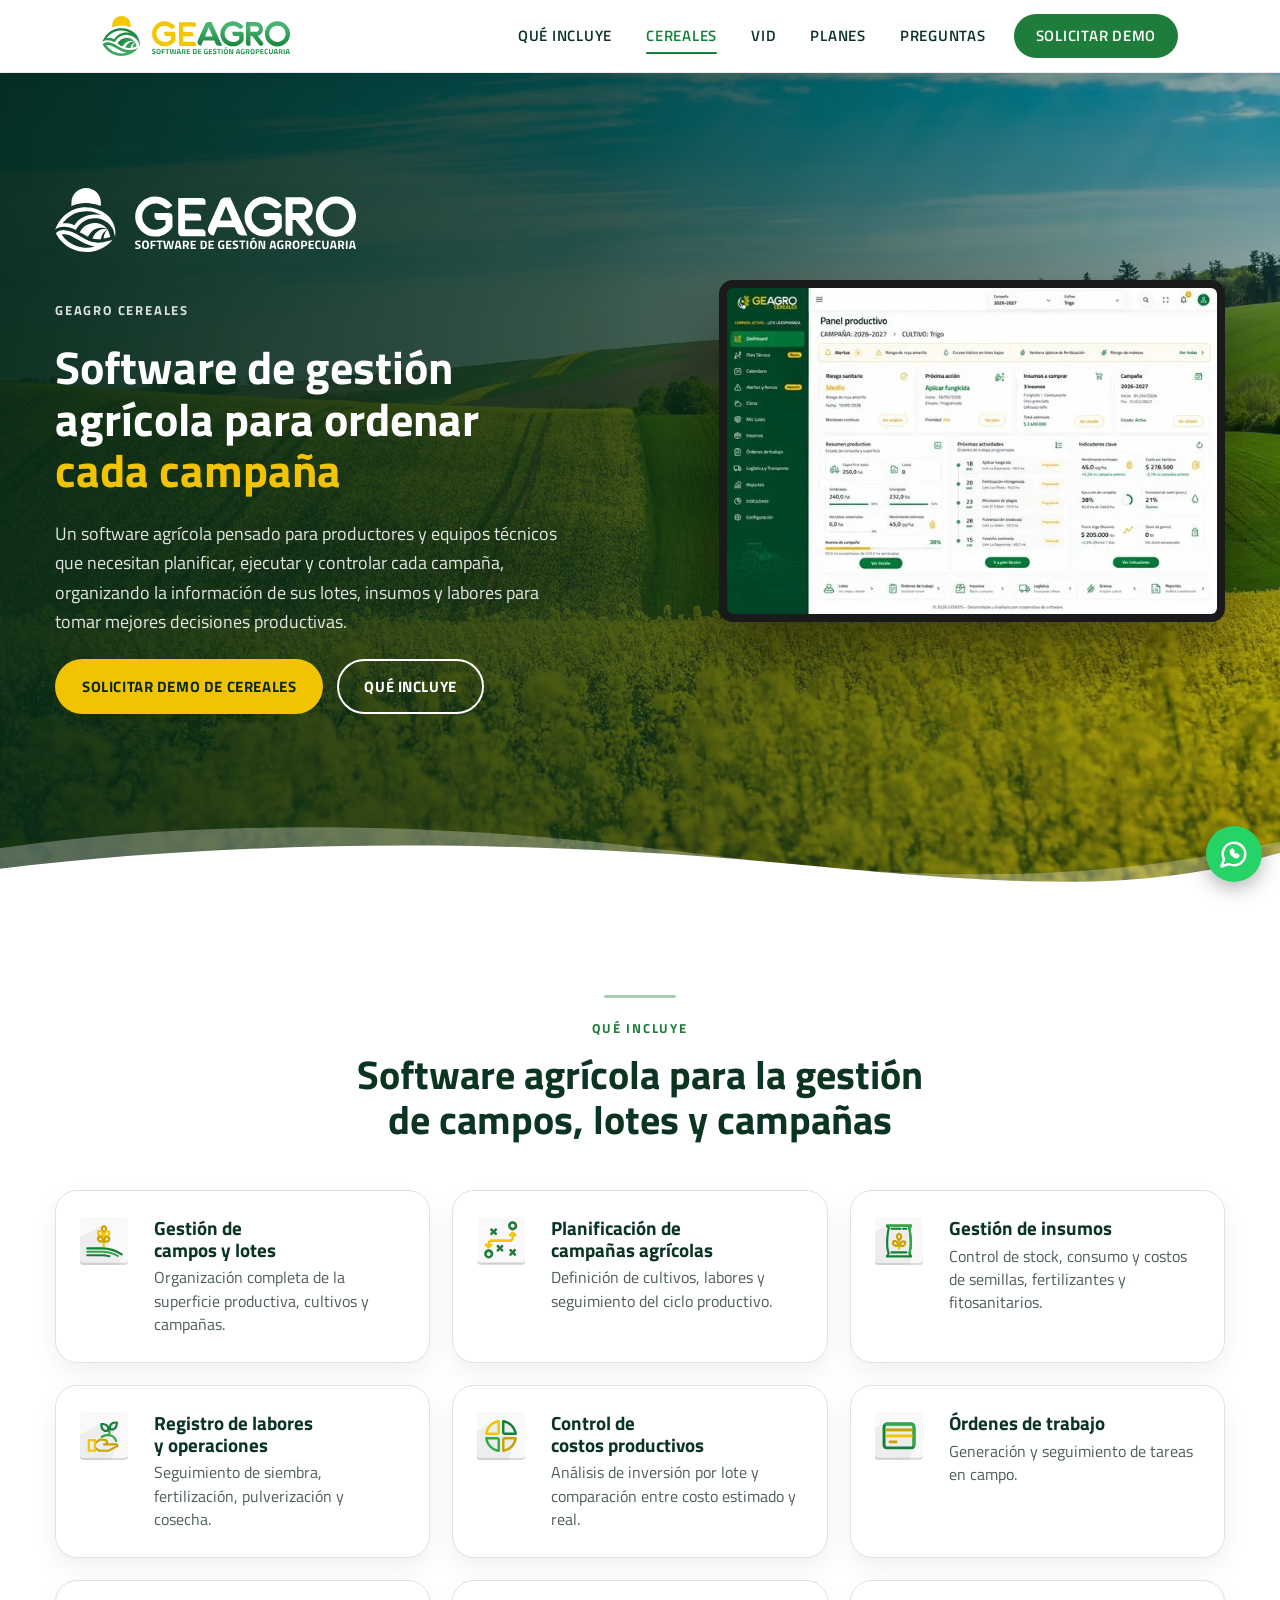
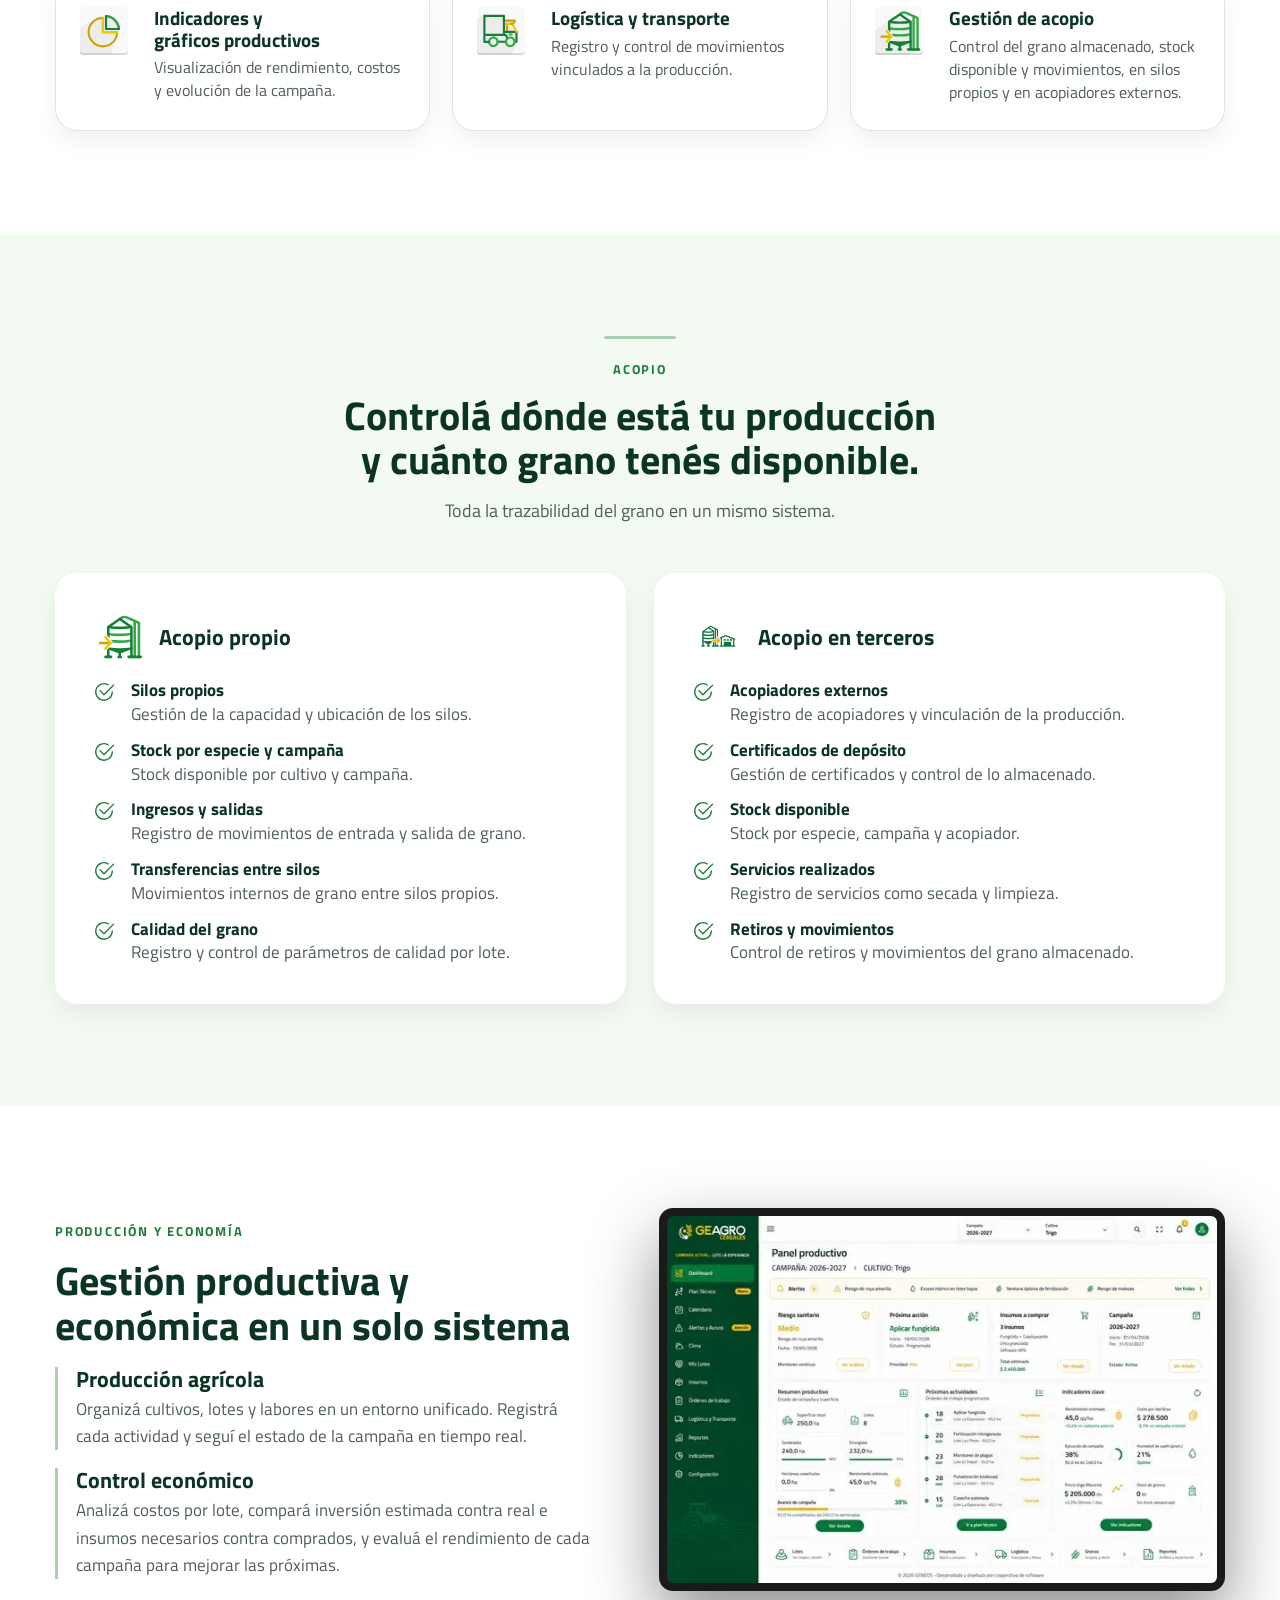
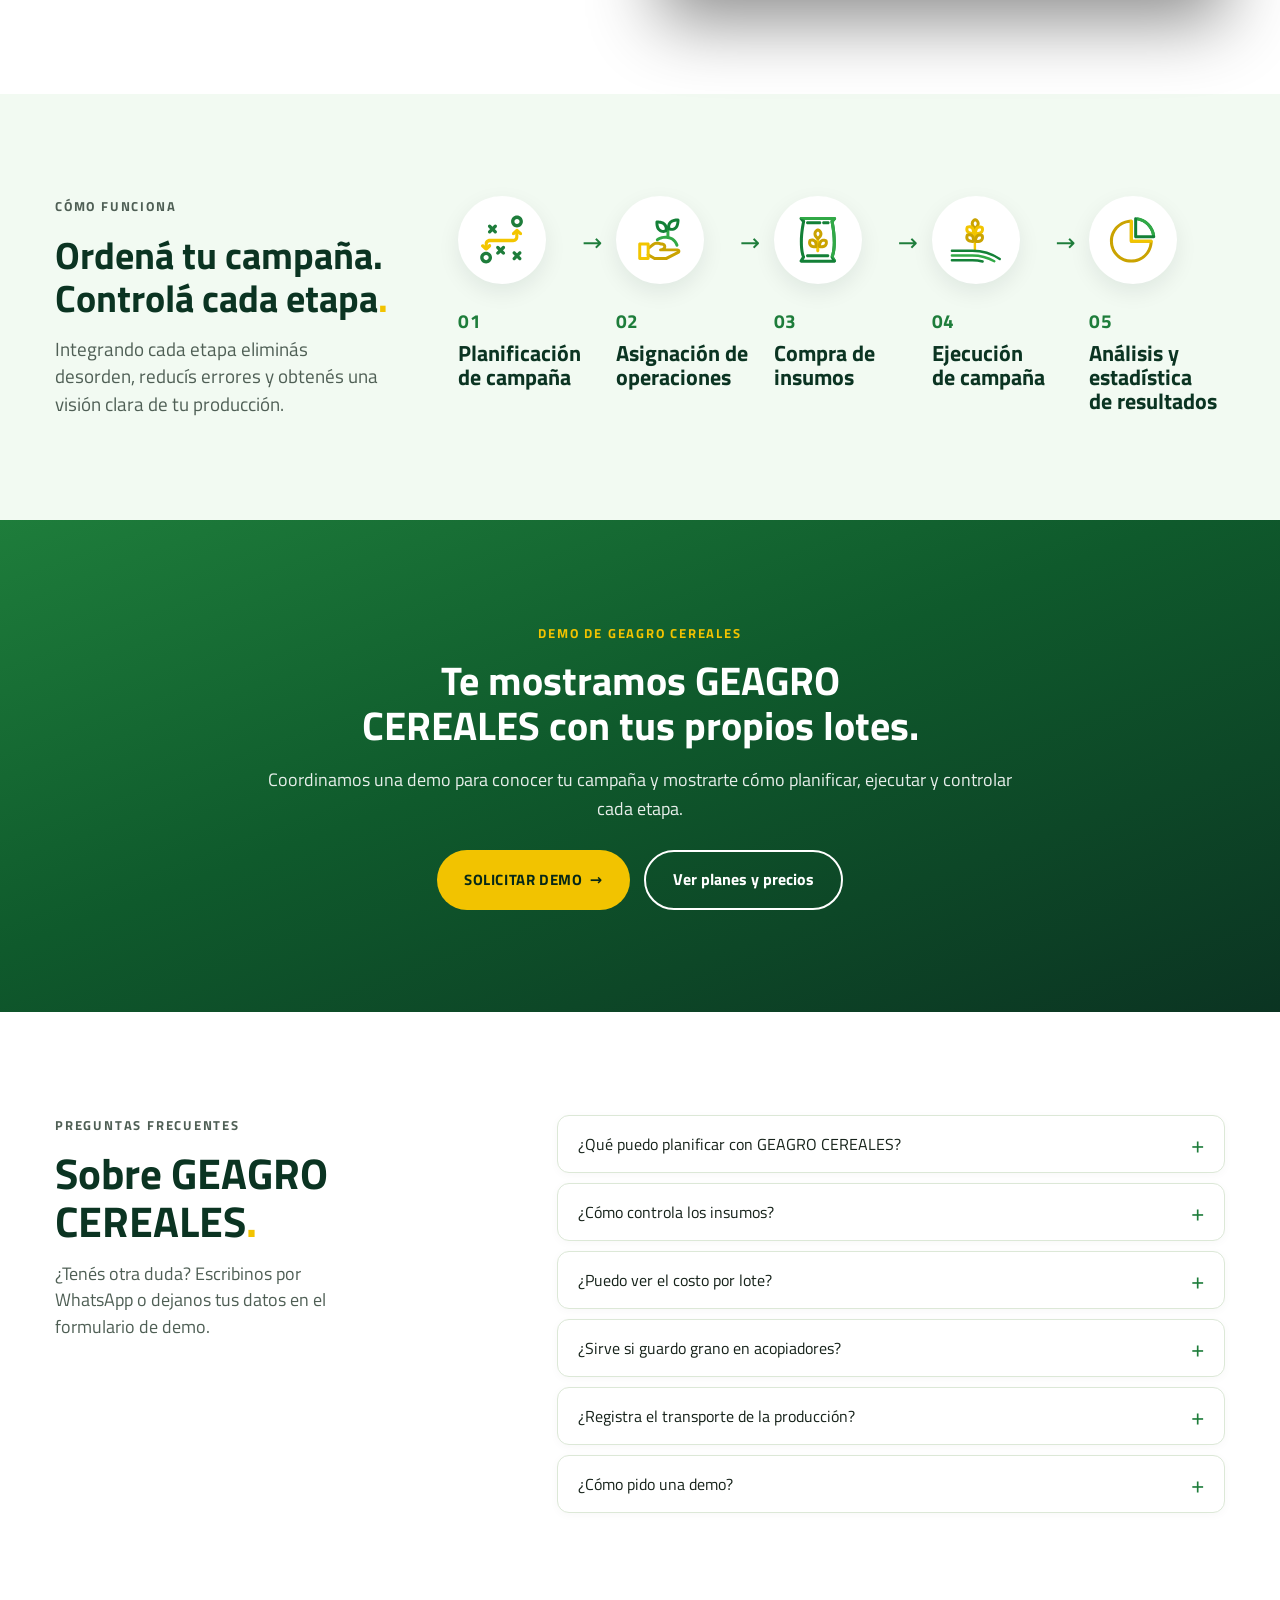
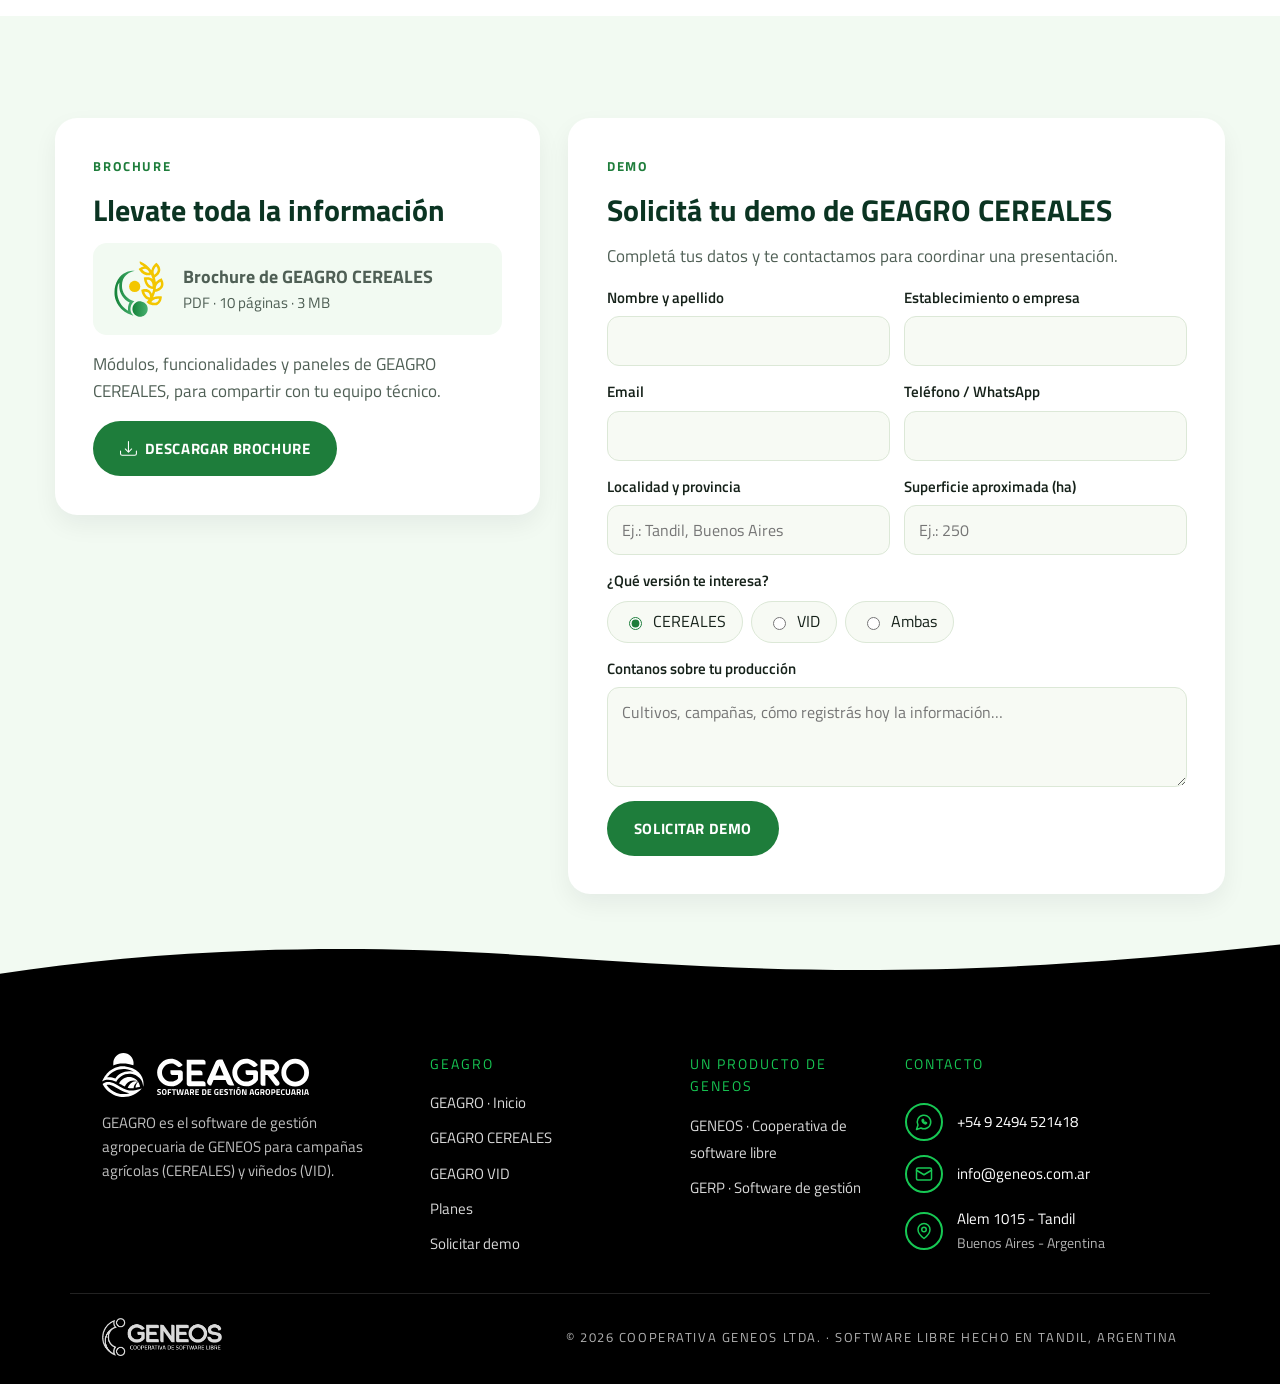
==== commit 43bfb7cd: "Contacto desde la configuración compartida y estilos comunes actualizados Co-Authored-By: Claude Opu" ====
--- a/cereales/index.html
+++ b/cereales/index.html
@@ -20,8 +20,8 @@
   <meta name="twitter:image" content="https://geagro.ar/assets/images/cereales/og-cereales.jpg">
 <meta name="twitter:image:alt" content="GEAGRO CEREALES, software de gestión agrícola para campañas, lotes y acopio">  <meta name="theme-color" content="#ffffff">
   <link rel="icon" href="../favicon.ico" sizes="48x48">
-  <link rel="icon" type="image/svg+xml" href="../assets/GEAGRO.svg">
   <link rel="icon" type="image/png" sizes="32x32" href="../assets/icons/favicon/favicon-32x32.png">
+  <link rel="icon" type="image/png" sizes="16x16" href="../assets/icons/favicon/favicon-16x16.png">
   <link rel="apple-touch-icon" sizes="180x180" href="../assets/icons/favicon/apple-touch-icon.png">
   <link rel="manifest" href="../assets/icons/favicon/site.webmanifest">
   <link rel="preload" href="../assets/fonts/titillium-web-latin-400-normal.woff2" as="font" type="font/woff2" crossorigin>
@@ -295,7 +295,7 @@
 <p>Toda la trazabilidad del grano en un mismo sistema.</p>    </header>
     <div class="pp-cols-grid">
       <div class="pp-card">
-        <h3><img src="../assets/icons/proceso/campo-acopio-propio.svg" alt="" width="52" height="52" loading="lazy" decoding="async">Acopio propio</h3>
+        <h3><img src="../assets/icons/proceso/campo-acopio-propio.svg" alt="" loading="lazy" decoding="async" width="52" height="52">Acopio propio</h3>
         <ul class="pp-checks">
 <li><svg class="icon bi" aria-hidden="true" focusable="false" xmlns="http://www.w3.org/2000/svg" fill="currentColor" viewBox="0 0 16 16">
   <path d="M2.5 8a5.5 5.5 0 0 1 8.25-4.764.5.5 0 0 0 .5-.866A6.5 6.5 0 1 0 14.5 8a.5.5 0 0 0-1 0 5.5 5.5 0 1 1-11 0"/>
@@ -320,7 +320,7 @@
 <b>Calidad del grano</b><span>Registro y control de parámetros de calidad por lote.</span></li>        </ul>
       </div>
       <div class="pp-card">
-        <h3><img src="../assets/icons/proceso/campo-acopio-terceros.svg" alt="" width="52" height="52" loading="lazy" decoding="async">Acopio en terceros</h3>
+        <h3><img src="../assets/icons/proceso/campo-acopio-terceros.svg" alt="" loading="lazy" decoding="async" width="52" height="52">Acopio en terceros</h3>
         <ul class="pp-checks">
 <li><svg class="icon bi" aria-hidden="true" focusable="false" xmlns="http://www.w3.org/2000/svg" fill="currentColor" viewBox="0 0 16 16">
   <path d="M2.5 8a5.5 5.5 0 0 1 8.25-4.764.5.5 0 0 0 .5-.866A6.5 6.5 0 1 0 14.5 8a.5.5 0 0 0-1 0 5.5 5.5 0 1 1-11 0"/>
@@ -508,7 +508,7 @@
       <address class="footer-contact">
         <p class="footer-title">Contacto</p>
         <a class="footer-item" href="https://wa.me/5492494521418" target="_blank" rel="noopener"><span class="footer-icon"><svg class="icon" aria-hidden="true" focusable="false" viewBox="0 0 24 24" fill="none" stroke="currentColor" stroke-width="2" stroke-linecap="round" stroke-linejoin="round"><path d="M7.9 20A9 9 0 1 0 4 16.1L2 22z"/><path d="M9.5 9.5c0 2.8 2.2 5 5 5l1-1.2-1.6-1-1 .7a3.6 3.6 0 0 1-1.9-1.9l.7-1-1-1.6z"/></svg>
-</span><span>+549 2494 521418</span></a>
+</span><span>+54 9 2494 521418</span></a>
         <a class="footer-item" href="mailto:info@geneos.com.ar"><span class="footer-icon"><svg class="icon" aria-hidden="true" focusable="false" viewBox="0 0 24 24" fill="none" stroke="currentColor" stroke-width="2" stroke-linecap="round" stroke-linejoin="round"><rect x="2" y="4" width="20" height="16" rx="2"/><path d="m22 7-10 6L2 7"/></svg>
 </span><span>info@geneos.com.ar</span></a>
         <a class="footer-item" href="https://maps.app.goo.gl/SG3oBGYpz7ttdvbB8" target="_blank" rel="noopener"><span class="footer-icon"><svg class="icon" aria-hidden="true" focusable="false" viewBox="0 0 24 24" fill="none" stroke="currentColor" stroke-width="2" stroke-linecap="round" stroke-linejoin="round"><path d="M20 10c0 6-8 12-8 12s-8-6-8-12a8 8 0 0 1 16 0Z"/><circle cx="12" cy="10" r="3"/></svg>
--- a/assets/css/site.css
+++ b/assets/css/site.css
@@ -91,3 +91,85 @@
 
 /* Banda de cierre con dos acciones */
 .pp-band .pp-btn-accent:hover { background: #fff; color: var(--pp-heading); }
+
+/* Tarjetas con ícono a la izquierda en el título */
+.pp-cols-grid .pp-card h3 .icon { width: 34px; height: 34px; color: var(--pp-accent); flex: none; }
+
+/* =========================================================
+   GERP: tarjetas de planes con ícono, comparador y landings de plan
+   ========================================================= */
+.pp-plan-x .pp-plan-head { display: flex; align-items: center; gap: 18px; }
+.pp-plan-icon { flex: none; width: 68px; height: 68px; border-radius: 50%; background: #fff; display: grid; place-items: center; box-shadow: 0 6px 16px rgba(0,0,0,.18); }
+.pp-plan-icon img { width: 44px; height: auto; }
+.pp-plan-x .pp-plan-sub { font-size: .95rem; }
+.pp-plan-x .pp-plan-feats .icon { color: var(--pp-plan-color); }
+.pp-plan-x .pp-plan-impl-tax { font-size: .9rem; }
+.pp-plan-actions { margin-top: auto; display: grid; gap: 14px; justify-items: center; }
+.pp-plan-actions .pp-plan-cta { width: 100%; }
+.pp-plan-more { font-weight: 700; color: var(--pp-plan-color); }
+.pp-plan-more:hover { text-decoration: underline; text-underline-offset: 3px; }
+.pp-plan-x .pp-plan-body > :nth-last-child(2) { margin-bottom: 28px !important; }
+@media (max-width: 400px) { .pp-plan-icon { width: 56px; height: 56px; } .pp-plan-icon img { width: 36px; } }
+
+/* Comparador */
+.pp-cmp-section { background: #fff; padding-top: 0; }
+.pp-cmp { max-width: 980px; margin: 0 auto; }
+.pp-cmp-table { width: 100%; border-collapse: separate; border-spacing: 0; font-size: 1rem; }
+.pp-cmp-table th, .pp-cmp-table td { padding: 13px 14px; border-bottom: 1px solid var(--pp-border); text-align: center; vertical-align: middle; }
+.pp-cmp-table tbody th[scope="row"] { text-align: left; font-weight: 600; color: var(--pp-text); width: 40%; }
+.pp-cmp-table thead th { position: sticky; top: var(--header-h); z-index: 3; background: #fff; border-bottom: 3px solid var(--pp-plan-color, var(--pp-border)); color: var(--pp-plan-color); font-weight: 700; letter-spacing: .08em; }
+.pp-cmp-table thead th img { display: block; margin: 0 auto 6px; width: 34px; height: auto; }
+.pp-cmp-table th.is-current, .pp-cmp-table td.is-current { background: var(--pp-soft); }
+.pp-cmp-group th { text-align: left !important; font-size: .78rem; font-weight: 700; letter-spacing: .14em; text-transform: uppercase; color: var(--pp-muted); background: var(--pp-bg); padding-top: 18px !important; }
+.pp-cmp-yes { display: inline-flex; color: var(--pp-plan-color, var(--pp-accent)); }
+.pp-cmp-yes .icon { width: 24px; height: 24px; }
+.pp-cmp-no { color: #9aa0a8; font-weight: 700; font-size: 1.1rem; }
+.pp-cmp-text { font-size: .93rem; font-weight: 600; color: var(--pp-heading); line-height: 1.3; }
+.pp-cmp-pending { display: inline-block; font-size: .78rem; font-weight: 600; color: #8a5a00; background: #fff4d6; border-radius: 999px; padding: 3px 10px; white-space: nowrap; }
+.pp-cmp-table tfoot td { border-bottom: 0; padding-top: 22px; }
+.pp-cmp-btn { padding: .8em 1.2em; font-size: .82rem; white-space: nowrap; }
+.pp-cmp-more { display: flex; align-items: center; gap: 8px; margin: 22px auto 0; background: none; border: 2px solid var(--pp-border); border-radius: 999px; padding: 10px 22px; font: 700 .95rem var(--font); color: var(--pp-heading); cursor: pointer; }
+.pp-cmp-more:hover { border-color: var(--pp-accent); color: var(--pp-accent); }
+.pp-cmp-more .icon { width: 1em; height: 1em; transform: rotate(90deg); transition: transform .2s; }
+.pp-cmp-more[aria-expanded="true"] .icon { transform: rotate(-90deg); }
+.pp-cmp-more-close, .pp-cmp-more[aria-expanded="true"] .pp-cmp-more-open { display: none; }
+.pp-cmp-more[aria-expanded="true"] .pp-cmp-more-close { display: inline; }
+.pp-cmp.is-collapsed .pp-cmp-advanced { display: none; }
+.pp-cmp-legend { text-align: center; color: var(--pp-muted); font-size: .9rem; margin-top: 18px !important; display: flex; flex-wrap: wrap; gap: 6px; justify-content: center; align-items: center; }
+.pp-cmp-legend .pp-cmp-yes .icon { width: 18px; height: 18px; }
+.pp-cmp-tabs { display: none; }
+@media (max-width: 760px) {
+  .pp-cmp-tabs { display: grid; grid-template-columns: repeat(3, 1fr); gap: 8px; margin-bottom: 14px; position: sticky; top: var(--header-h); z-index: 4; background: #fff; padding: 8px 0; }
+  .pp-cmp-tabs button { display: flex; align-items: center; justify-content: center; gap: 6px; border: 2px solid var(--pp-border); background: #fff; border-radius: 999px; padding: 10px 6px; font: 700 .92rem var(--font); letter-spacing: .06em; color: var(--pp-plan-color); cursor: pointer; }
+  .pp-cmp-tabs button[aria-pressed="true"] { background: var(--pp-plan-color); border-color: var(--pp-plan-color); color: #fff; }
+  .pp-cmp-tabs button[aria-pressed="true"] img { background: #fff; border-radius: 50%; padding: 2px; }
+  .pp-cmp-tabs img { width: 22px; height: auto; }
+  .pp-cmp.has-tabs [data-col] { display: none; }
+  .pp-cmp.has-tabs[data-show="lite"] [data-col="lite"], .pp-cmp.has-tabs[data-show="core"] [data-col="core"], .pp-cmp.has-tabs[data-show="plus"] [data-col="plus"] { display: table-cell; }
+  .pp-cmp.has-tabs thead { display: none; }
+  .pp-cmp-table th, .pp-cmp-table td { padding: 12px 8px; }
+  .pp-cmp-table tbody th[scope="row"] { width: 58%; font-size: .97rem; }
+  .pp-cmp-table tfoot .pp-cmp-feat { display: none; }
+  .pp-cmp.has-tabs tfoot td[data-col] { padding-inline: 0; }
+  .pp-cmp-btn { width: 100%; }
+  .pp-cmp:not(.has-tabs) { overflow-x: auto; }
+}
+
+/* Landing de plan: identidad del plan sobre el tema GERP */
+.pp-plan-page .pp-hero-logo { height: clamp(64px, 7vw, 92px); }
+.pp-fit { display: grid; grid-template-columns: 1fr minmax(0, 420px); gap: clamp(32px, 5vw, 64px); align-items: start; }
+.pp-fit-copy { display: grid; gap: 18px; }
+.pp-fit-copy > p:not(.pp-eyebrow) { color: var(--pp-muted); font-size: 1.12rem; }
+.pp-fit .pp-plan { grid-row: auto; display: flex; flex-direction: column; }
+@media (max-width: 900px) { .pp-fit { grid-template-columns: 1fr; } .pp-fit .pp-plan { max-width: 460px; } }
+.pp-others { display: grid; grid-template-columns: 1fr 1fr; gap: 24px; max-width: 900px; margin: 0 auto; }
+.pp-other { display: grid; grid-template-columns: 64px 1fr; gap: 6px 18px; align-items: center; background: #fff; border: 1px solid var(--pp-border); border-top: 4px solid var(--pp-plan-color); border-radius: var(--radius-md); padding: 24px; box-shadow: var(--shadow-sm); color: inherit; transition: transform .2s, box-shadow .2s; }
+.pp-other:hover { transform: translateY(-3px); box-shadow: var(--shadow-md); }
+.pp-other img { grid-row: span 3; width: 60px; height: auto; }
+.pp-other b { font-size: 1.3rem; color: var(--pp-plan-color); letter-spacing: .06em; }
+.pp-other span { color: var(--pp-muted); line-height: 1.35; }
+.pp-other em { font-style: normal; font-weight: 700; color: var(--pp-heading); }
+@media (max-width: 700px) { .pp-others { grid-template-columns: 1fr; } }
+.pp-testimonials { display: grid; grid-template-columns: repeat(auto-fit, minmax(260px, 1fr)); gap: 22px; }
+.pp-fit-links { display: flex; flex-wrap: wrap; gap: 10px 28px; }
+.pp-fit-links .pp-more { font-size: 1rem; }
